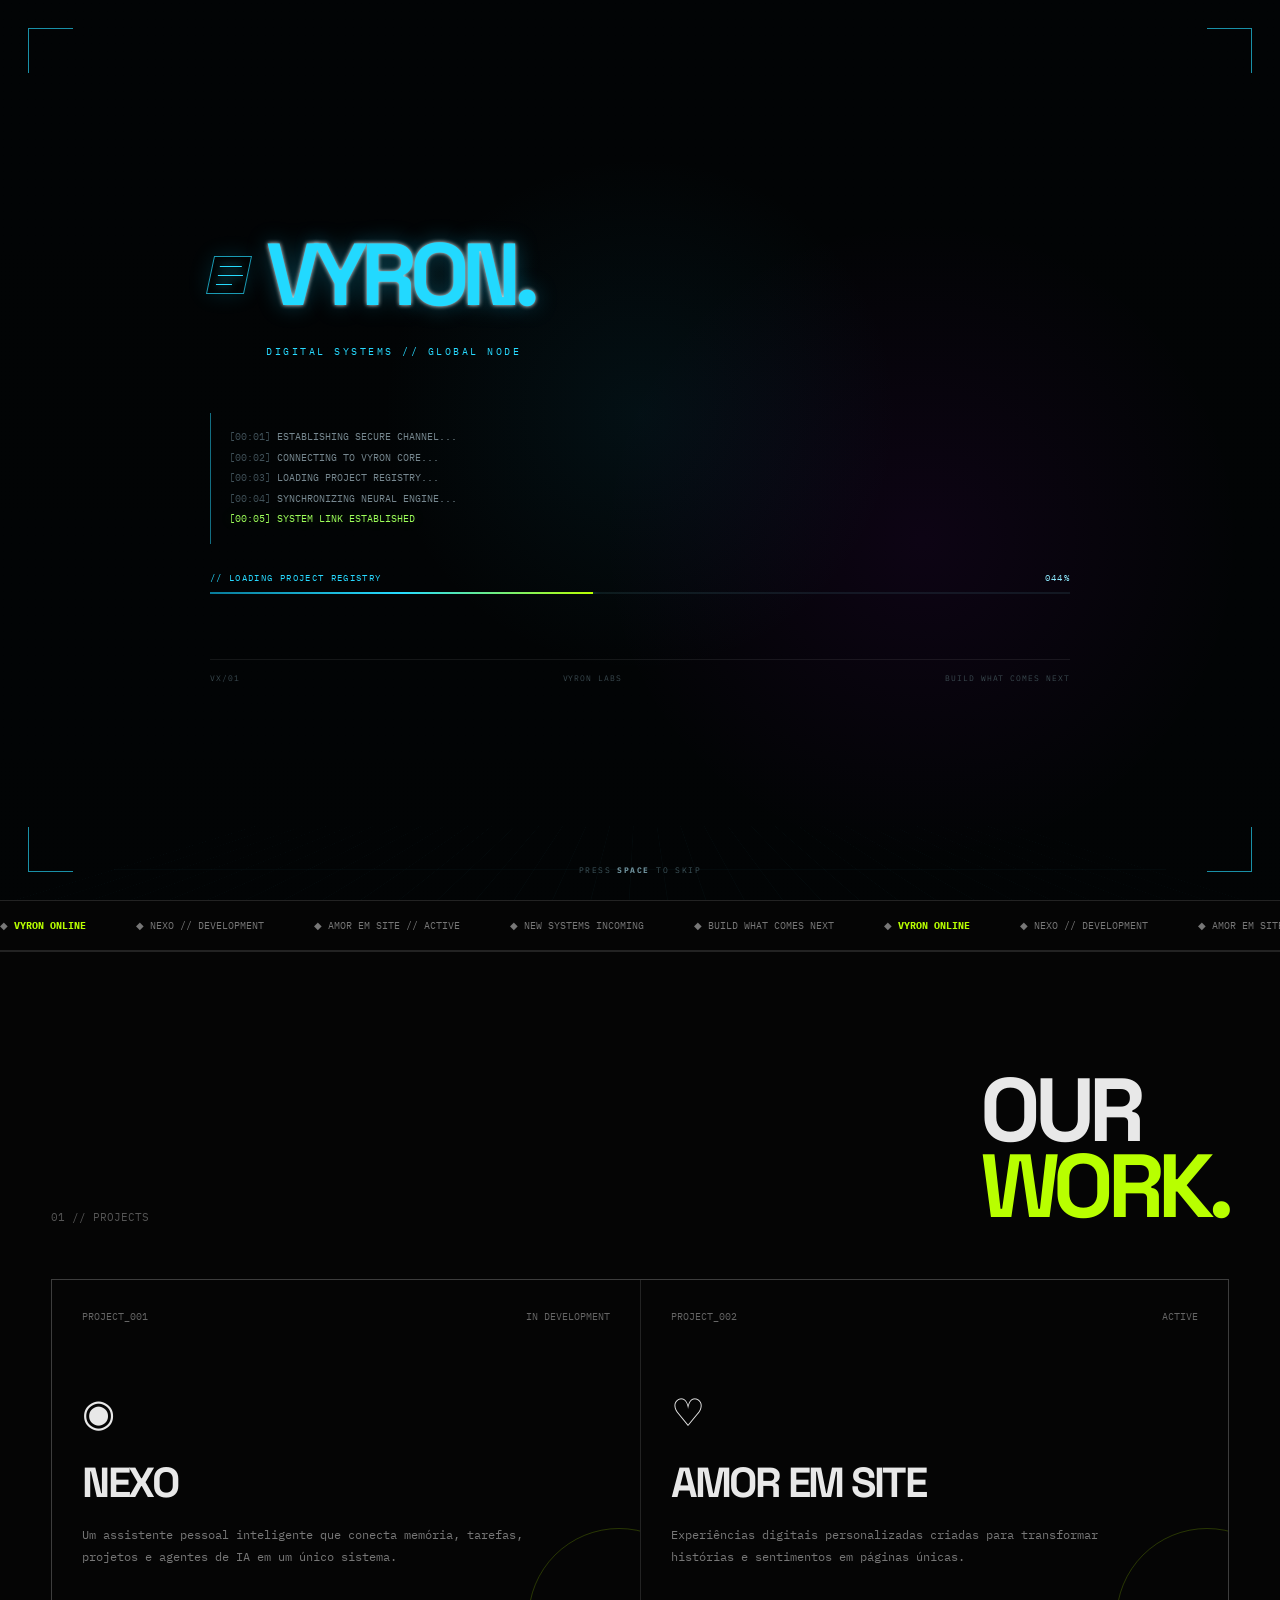
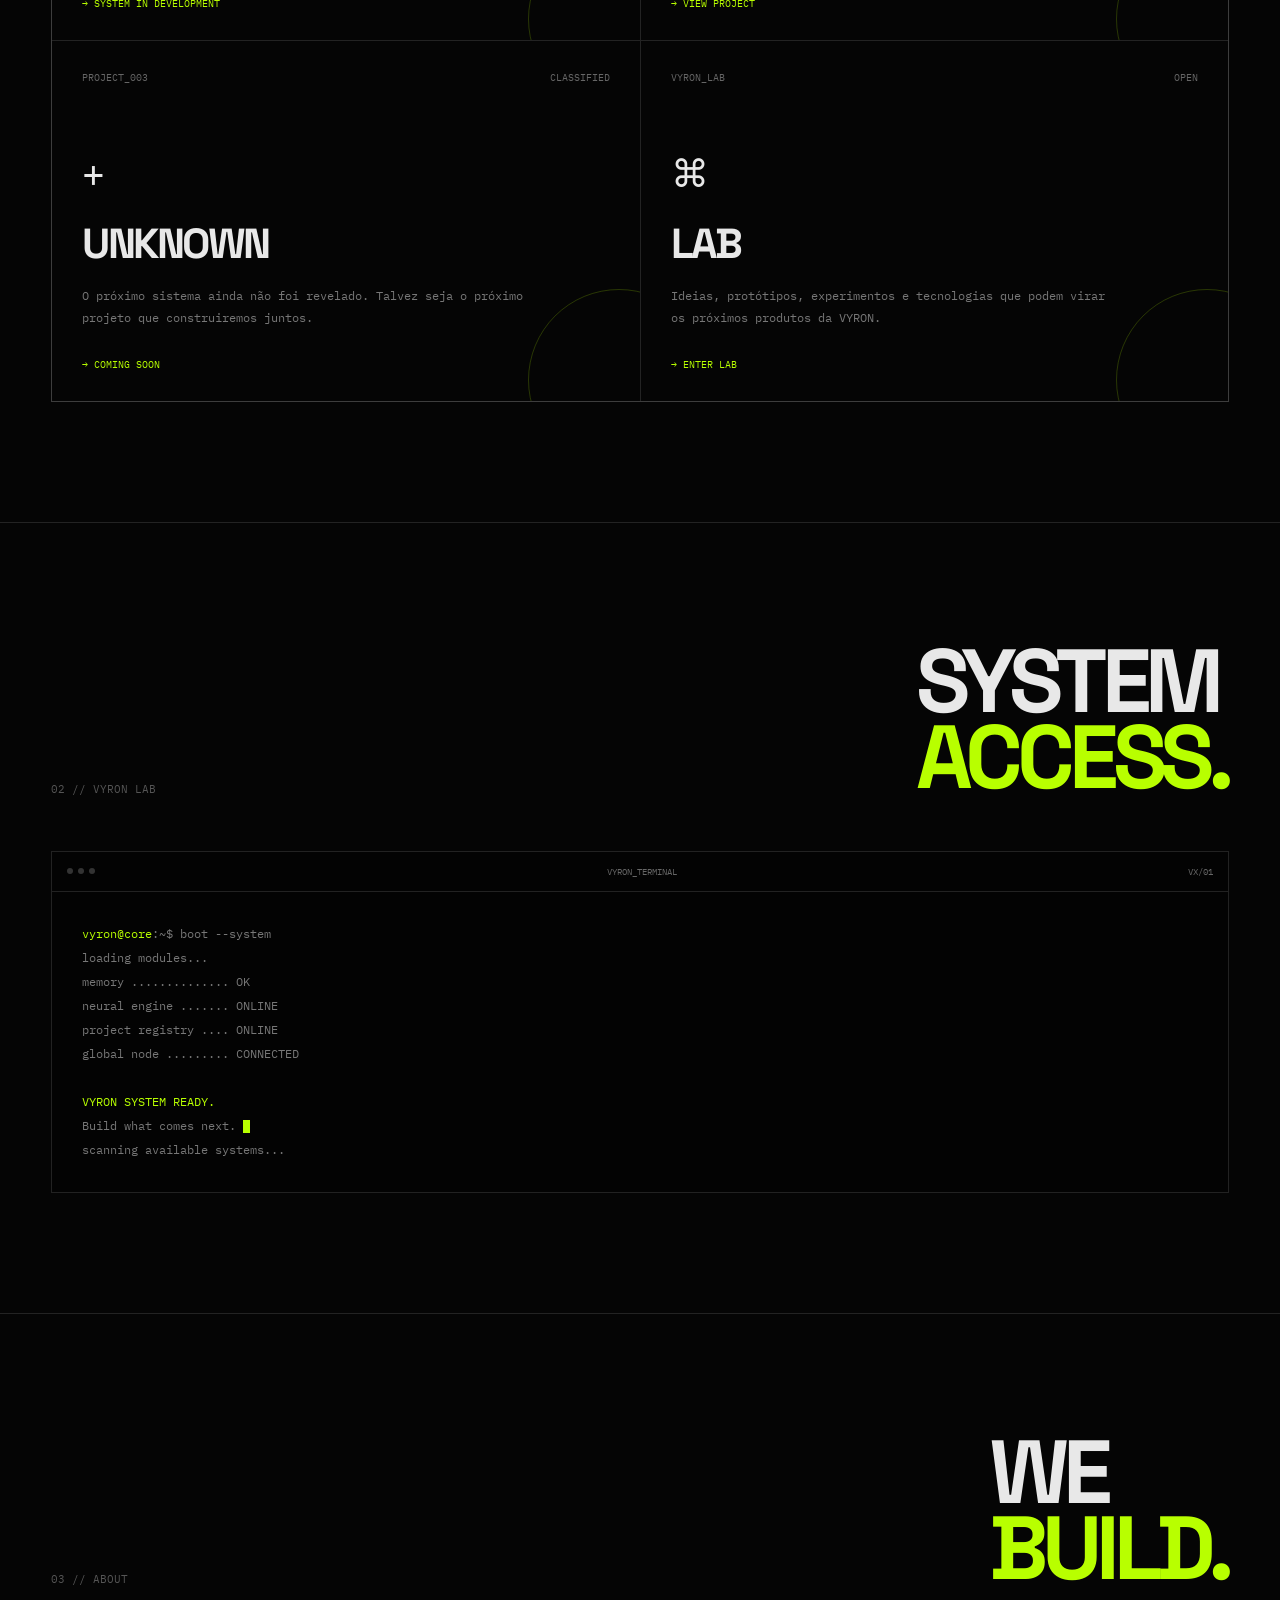
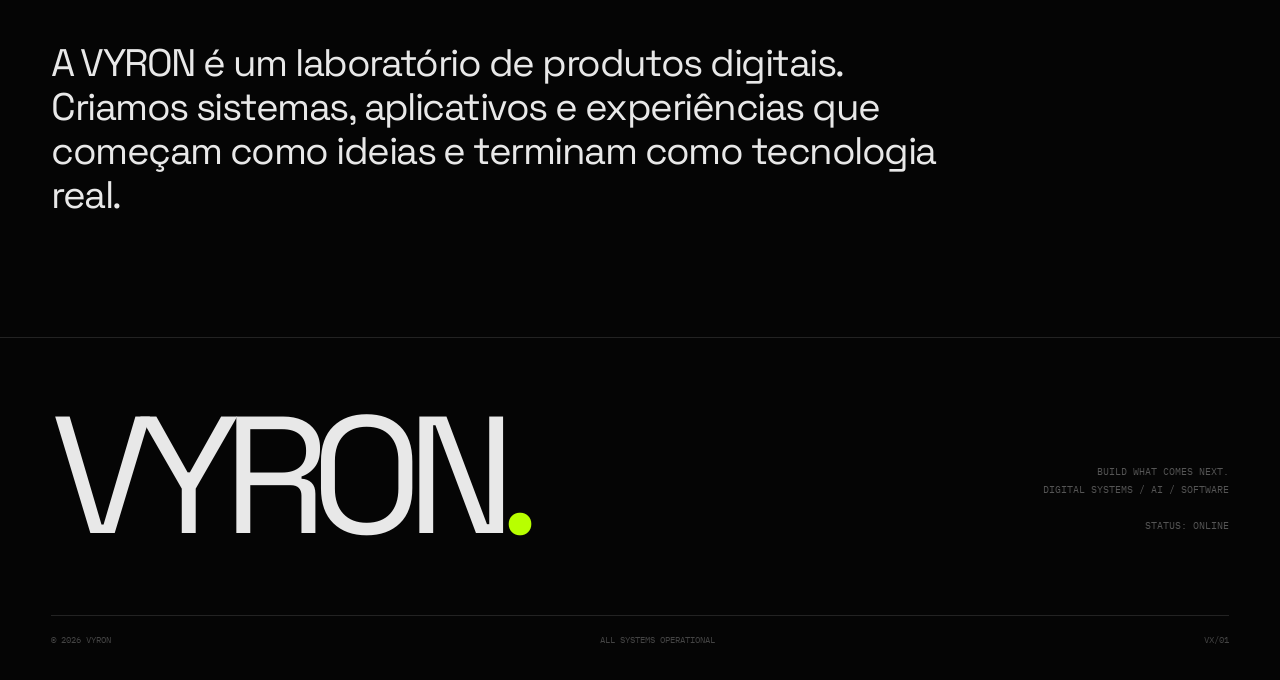
==== index.html @ be4954e6 "Add files via upload" ====
<!DOCTYPE html>
<html lang="pt-BR">
<head>
<meta charset="UTF-8">
<meta name="viewport" content="width=device-width, initial-scale=1.0">
<title>VYRON // BUILD WHAT COMES NEXT</title>
<meta name="description" content="VYRON — tecnologia, inteligência artificial e produtos digitais.">

<style>
@import url('https://fonts.googleapis.com/css2?family=IBM+Plex+Mono:wght@400;500;600;700&family=Space+Grotesk:wght@400;500;600;700&display=swap');

:root{
  --bg:#050505;
  --text:#e8e8e8;
  --muted:#777;
  --line:rgba(255,255,255,.12);
  --accent:#b8ff00;
}

*{box-sizing:border-box;margin:0;padding:0}

html{scroll-behavior:smooth}

body{
  background:var(--bg);
  color:var(--text);
  font-family:"IBM Plex Mono",monospace;
  overflow-x:hidden;
}

body::before{
  content:"";
  position:fixed;
  inset:0;
  pointer-events:none;
  z-index:20;
  background-image:
    linear-gradient(rgba(255,255,255,.025) 1px,transparent 1px),
    linear-gradient(90deg,rgba(255,255,255,.025) 1px,transparent 1px);
  background-size:42px 42px;
  mask-image:linear-gradient(to bottom,black,transparent 85%);
}

.scanlines{
  position:fixed;
  inset:0;
  pointer-events:none;
  z-index:50;
  background:repeating-linear-gradient(
    to bottom,
    transparent 0,
    transparent 3px,
    rgba(255,255,255,.018) 4px
  );
}

/* FALLING CODE BACKGROUND */
#codeRain{
  position:fixed;
  inset:0;
  width:100%;
  height:100%;
  z-index:1;
  pointer-events:none;
  opacity:.72;
  mix-blend-mode:screen;
}

/* BOOT */
.boot{
  position:fixed;inset:0;z-index:9999;overflow:hidden;
  background:
    radial-gradient(circle at 50% 46%,rgba(15,125,160,.10),transparent 32%),
    radial-gradient(circle at 72% 60%,rgba(160,0,220,.07),transparent 30%),
    #020405;
  display:flex;align-items:center;justify-content:center;
  transition:opacity .9s cubic-bezier(.77,0,.18,1),visibility .9s;
}
.boot.hidden{opacity:0;visibility:hidden}
.boot-grid{
  position:absolute;inset:-20%;
  background-image:
    linear-gradient(rgba(40,220,255,.045) 1px,transparent 1px),
    linear-gradient(90deg,rgba(40,220,255,.045) 1px,transparent 1px);
  background-size:55px 55px;
  transform:perspective(700px) rotateX(62deg) scale(1.35);
  transform-origin:center bottom;
  animation:bootGridMove 7s linear infinite;
  opacity:.6;
}
@keyframes bootGridMove{
  from{background-position:0 0,0 0}
  to{background-position:0 55px,55px 0}
}
.boot-noise{
  position:absolute;inset:0;opacity:.15;pointer-events:none;
  background:repeating-linear-gradient(
    to bottom,transparent 0,transparent 3px,rgba(255,255,255,.035) 4px
  );
}
.boot-center{
  position:relative;z-index:3;width:min(860px,88vw);
  animation:bootCenterIn 1.1s cubic-bezier(.16,1,.3,1) both;
}
@keyframes bootCenterIn{
  from{opacity:0;transform:scale(.94) translateY(18px);filter:blur(8px)}
  to{opacity:1;transform:none;filter:none}
}
.boot-brand{display:flex;align-items:center;gap:18px}
.boot-mark{
  width:38px;height:38px;position:relative;border:1px solid rgba(39,220,255,.7);
  transform:skew(-12deg);box-shadow:0 0 22px rgba(0,210,255,.14);
}
.boot-mark span{
  position:absolute;left:7px;right:7px;height:1px;
  background:#27dcff;box-shadow:0 0 8px #27dcff;
}
.boot-mark span:nth-child(1){top:9px}
.boot-mark span:nth-child(2){top:18px;width:70%}
.boot-mark span:nth-child(3){top:27px;width:45%}
.boot-wordmark{
  font-family:"Space Grotesk",sans-serif;
  font-size:clamp(2.7rem,7vw,5.5rem);
  font-weight:700;letter-spacing:-.08em;color:#e9f8ff;
  text-shadow:0 0 28px rgba(20,210,255,.2);
}
.boot-wordmark span{color:#22d9ff}
/* VYRON GLITCH / HANDSHAKE LOGO ANIMATION */
.glitch-logo{
  position:relative;
  isolation:isolate;
  display:inline-block;
  min-width:8.2ch;
  color:#f2fbff;
  text-shadow:
    0 0 4px rgba(255,255,255,.9),
    0 0 22px rgba(30,210,255,.35);
  animation:
    logoJolt 3.7s steps(1,end) infinite,
    logoGlow 2.4s ease-in-out infinite;
}

.glitch-layer,
.glitch-slice{
  display:block;
  white-space:nowrap;
}

.glitch-layer{
  position:relative;
}

.glitch-base{
  position:relative;
  z-index:4;
}

.glitch-cyan,
.glitch-magenta{
  position:absolute;
  inset:0;
  pointer-events:none;
  opacity:0;
}

.glitch-cyan{
  z-index:3;
  color:#28e7ff;
  text-shadow:0 0 18px rgba(40,231,255,.8);
  animation:glitchCyan 3.7s steps(1,end) infinite;
}

.glitch-magenta{
  z-index:2;
  color:#ff2bd6;
  text-shadow:0 0 18px rgba(255,43,214,.75);
  animation:glitchMagenta 3.7s steps(1,end) infinite;
}

.glitch-slice{
  position:absolute;
  left:0;
  top:0;
  z-index:5;
  pointer-events:none;
  color:#f4fbff;
  opacity:0;
  clip-path:inset(0 0 0 0);
}

.slice-a{
  animation:glitchSliceA 3.7s steps(1,end) infinite;
}

.slice-b{
  animation:glitchSliceB 3.7s steps(1,end) infinite;
}

.slice-c{
  animation:glitchSliceC 3.7s steps(1,end) infinite;
}

.glitch-logo::before,
.glitch-logo::after{
  content:"";
  position:absolute;
  pointer-events:none;
  z-index:6;
  opacity:0;
}

.glitch-logo::before{
  width:8px;
  height:8px;
  right:15%;
  top:24%;
  background:#fff;
  box-shadow:
    18px 7px 0 #fff,
    35px -5px 0 #fff,
    4px 27px 0 #fff,
    25px 36px 0 #fff,
    -5px 43px 0 rgba(255,255,255,.8);
  animation:pixelBurst 3.7s steps(1,end) infinite;
}

.glitch-logo::after{
  left:-7%;
  right:-7%;
  top:49%;
  height:2px;
  background:linear-gradient(
    90deg,
    transparent,
    rgba(35,220,255,.9) 20%,
    rgba(255,255,255,.9) 50%,
    rgba(255,43,214,.8) 80%,
    transparent
  );
  box-shadow:0 0 18px rgba(35,220,255,.55);
  animation:scanSlash 3.7s steps(1,end) infinite;
}

@keyframes logoJolt{
  0%,72%,100%{transform:translate(0,0) skewX(0)}
  73%{transform:translate(-3px,0) skewX(-2deg)}
  74%{transform:translate(4px,-1px) skewX(2deg)}
  75%{transform:translate(-1px,1px) skewX(0)}
  76%{transform:translate(0,0)}
  88%{transform:translate(2px,0)}
  89%{transform:translate(0,0)}
}

@keyframes logoGlow{
  0%,100%{filter:brightness(1)}
  75%{filter:brightness(1.22)}
  76%{filter:brightness(1)}
}

@keyframes glitchCyan{
  0%,70%,100%{
    opacity:0;
    transform:translate(0,0);
    clip-path:inset(0 0 0 0);
  }
  72%{
    opacity:.9;
    transform:translate(-7px,0);
    clip-path:inset(18% 0 57% 0);
  }
  73%{
    opacity:.75;
    transform:translate(8px,0);
    clip-path:inset(55% 0 22% 0);
  }
  74%{
    opacity:0;
    transform:none;
  }
  87%{
    opacity:.75;
    transform:translate(-5px,0);
    clip-path:inset(68% 0 13% 0);
  }
  88%{
    opacity:0;
  }
}

@keyframes glitchMagenta{
  0%,70%,100%{
    opacity:0;
    transform:translate(0,0);
    clip-path:inset(0 0 0 0);
  }
  72%{
    opacity:.8;
    transform:translate(8px,1px);
    clip-path:inset(50% 0 30% 0);
  }
  73%{
    opacity:.65;
    transform:translate(-9px,0);
    clip-path:inset(13% 0 69% 0);
  }
  74%{
    opacity:0;
  }
  87%{
    opacity:.7;
    transform:translate(6px,0);
    clip-path:inset(28% 0 55% 0);
  }
  88%{
    opacity:0;
  }
}

@keyframes glitchSliceA{
  0%,68%,100%{
    opacity:0;
    transform:none;
  }
  70%{
    opacity:1;
    transform:translate(-22px,-4px);
    clip-path:inset(4% 0 78% 0);
  }
  71%{
    opacity:0;
  }
}

@keyframes glitchSliceB{
  0%,68%,100%{
    opacity:0;
    transform:none;
  }
  70.5%{
    opacity:1;
    transform:translate(26px,3px);
    clip-path:inset(38% 0 43% 0);
  }
  71.5%{
    opacity:0;
  }
}

@keyframes glitchSliceC{
  0%,68%,100%{
    opacity:0;
    transform:none;
  }
  72%{
    opacity:1;
    transform:translate(-15px,5px);
    clip-path:inset(73% 0 8% 0);
  }
  73%{
    opacity:0;
  }
}

@keyframes pixelBurst{
  0%,68%,100%{
    opacity:0;
    transform:translate(0,0) scale(.7);
  }
  70%{
    opacity:1;
    transform:translate(20px,-4px) scale(1);
  }
  71%{
    opacity:.7;
    transform:translate(38px,8px);
  }
  72%{
    opacity:0;
  }
}

@keyframes scanSlash{
  0%,68%,100%{
    opacity:0;
    transform:translateX(-120%) scaleX(.2);
  }
  70%{
    opacity:.9;
    transform:translateX(0) scaleX(1);
  }
  71%{
    opacity:0;
    transform:translateX(120%) scaleX(.5);
  }
}

.boot-subtitle{
  margin-top:14px;padding-left:56px;color:#27d9ff;
  font-size:10px;letter-spacing:.25em;
}
.boot-terminal{
  margin-top:55px;border-left:1px solid rgba(35,215,255,.5);
  padding:14px 0 14px 18px;color:#778890;
  font-size:10px;line-height:2.05;text-transform:uppercase;
}
.boot-terminal div{opacity:0;animation:bootLine .35s forwards}
.boot-terminal div:nth-child(1){animation-delay:.35s}
.boot-terminal div:nth-child(2){animation-delay:.75s}
.boot-terminal div:nth-child(3){animation-delay:1.15s}
.boot-terminal div:nth-child(4){animation-delay:1.55s}
.boot-terminal div:nth-child(5){animation-delay:1.95s}
@keyframes bootLine{to{opacity:1}}
.boot-dim{color:#405159}
.boot-green{color:#9dff59;text-shadow:0 0 12px rgba(157,255,89,.25)}
.boot-progress-wrap{margin-top:28px}
.boot-progress-meta{
  display:flex;justify-content:space-between;align-items:center;
  margin-bottom:9px;color:#4d6871;font-size:9px;letter-spacing:.15em;
}
#bootStatus{color:#27d9ff}
#bootPercent{color:#8deaff;min-width:35px;text-align:right}
.boot-progress-track{
  width:100%;height:2px;background:rgba(100,170,190,.12);
  overflow:hidden;position:relative;
}
.boot-progress{
  width:0%;height:100%;
  background:linear-gradient(90deg,#087b99,#27dcff,#b8ff00);
  box-shadow:0 0 8px rgba(39,220,255,.75),0 0 25px rgba(39,220,255,.25);
}
.boot-progress-track::after{
  content:"";position:absolute;top:-3px;bottom:-3px;width:90px;left:-100px;
  background:linear-gradient(90deg,transparent,rgba(255,255,255,.8),transparent);
  animation:bootScanner 1.5s linear infinite;
}
@keyframes bootScanner{to{left:100%}}
.boot-footer{
  margin-top:65px;padding-top:13px;border-top:1px solid rgba(255,255,255,.08);
  display:flex;justify-content:space-between;gap:15px;color:#39484e;
  font-size:8px;letter-spacing:.12em;
}
.boot-corner{position:absolute;width:45px;height:45px;opacity:.65}
.boot-corner::before,.boot-corner::after{
  content:"";position:absolute;background:#27dcff;
}
.boot-corner::before{width:100%;height:1px}
.boot-corner::after{width:1px;height:100%}
.boot-corner-tl{top:28px;left:28px}
.boot-corner-tr{top:28px;right:28px;transform:scaleX(-1)}
.boot-corner-bl{bottom:28px;left:28px;transform:scaleY(-1)}
.boot-corner-br{bottom:28px;right:28px;transform:scale(-1)}
.boot-skip{
  position:absolute;bottom:25px;left:50%;transform:translateX(-50%);
  z-index:4;color:#3d535a;font-size:8px;letter-spacing:.18em;
}
.boot-skip strong{color:#6f929d}
@media(max-width:700px){
  .boot-center{width:86vw}
  .boot-subtitle{padding-left:0;font-size:8px}
  .boot-terminal{margin-top:35px;font-size:8px}
  .boot-footer{margin-top:40px;flex-wrap:wrap}
  .boot-mark{width:30px;height:30px}
  .boot-wordmark{font-size:3rem}
}
/* NAV */
.nav{
  position:fixed;
  top:0;
  left:0;
  right:0;
  z-index:100;
  height:72px;
  display:flex;
  align-items:center;
  justify-content:space-between;
  padding:0 4vw;
  border-bottom:1px solid var(--line);
  background:rgba(5,5,5,.72);
  backdrop-filter:blur(15px);
}
.logo{
  font-family:"Space Grotesk",sans-serif;
  font-size:24px;
  font-weight:700;
  letter-spacing:-.06em;
}
.logo span{color:var(--accent)}
.nav-right{display:flex;gap:28px;font-size:10px;color:#777}
.status{display:flex;align-items:center;gap:7px}
.status-dot{
  width:6px;
  height:6px;
  background:var(--accent);
  border-radius:50%;
  box-shadow:0 0 12px var(--accent);
}

/* MAIN / HERO */
main{position:relative;z-index:5}
.hero{
  min-height:100vh;
  padding:150px 4vw 80px;
  display:grid;
  grid-template-columns:1.4fr .6fr;
  gap:5vw;
  align-items:center;
}
.eyebrow{
  font-size:11px;
  color:var(--accent);
  margin-bottom:25px;
  letter-spacing:.08em;
}
.hero h1{
  font-family:"Space Grotesk",sans-serif;
  font-size:clamp(4rem,11vw,12rem);
  line-height:.8;
  letter-spacing:-.09em;
  max-width:1000px;
}
.hero h1 .outline{
  color:transparent;
  -webkit-text-stroke:1px #555;
}
.hero-description{
  max-width:580px;
  margin-top:38px;
  font-size:14px;
  line-height:1.8;
  color:#999;
}
.hero-actions{margin-top:38px;display:flex;gap:12px;flex-wrap:wrap}
.button{
  border:1px solid #444;
  background:#111;
  color:white;
  padding:14px 20px;
  font-family:inherit;
  font-size:11px;
  cursor:pointer;
  transition:background .2s,border-color .2s,color .2s,transform .2s;
}
.button:hover{
  background:var(--accent);
  color:#050505;
  border-color:var(--accent);
  transform:translateY(-2px);
}
.button.primary{
  background:var(--accent);
  color:#050505;
  border-color:var(--accent);
}

/* HUD */
.hud{border:1px solid var(--line);background:rgba(10,10,10,.75)}
.hud-header{
  padding:13px 15px;
  border-bottom:1px solid var(--line);
  font-size:9px;
  color:#777;
  display:flex;
  justify-content:space-between;
}
.hud-body{padding:20px}
.avatar{
  width:75px;
  height:75px;
  border:1px solid #444;
  display:flex;
  align-items:center;
  justify-content:center;
  font-family:"Space Grotesk",sans-serif;
  font-size:30px;
  margin-bottom:20px;
}
.hud-name{font-size:16px;font-weight:600}
.hud-level{font-size:9px;color:#666;margin-top:5px}
.stat{margin-top:22px}
.stat-top{
  display:flex;
  justify-content:space-between;
  font-size:9px;
  color:#777;
  margin-bottom:7px;
}
.stat-bar{height:3px;background:#1b1b1b}
.stat-fill{
  height:100%;
  background:var(--accent);
  box-shadow:0 0 12px rgba(184,255,0,.35);
}

/* SECTION */
.section{
  padding:120px 4vw;
  border-top:1px solid var(--line);
}
.section-header{
  display:flex;
  justify-content:space-between;
  align-items:flex-end;
  margin-bottom:55px;
}
.section-number{color:#555;font-size:11px}
.section-title{
  font-family:"Space Grotesk",sans-serif;
  font-size:clamp(3rem,7vw,8rem);
  line-height:.85;
  letter-spacing:-.07em;
}
.section-title span{color:var(--accent)}

/* PROJECTS */
.projects{
  display:grid;
  grid-template-columns:repeat(2,1fr);
  gap:1px;
  background:var(--line);
  border:1px solid var(--line);
}
.project{
  min-height:360px;
  padding:30px;
  background:var(--bg);
  display:flex;
  flex-direction:column;
  justify-content:space-between;
  position:relative;
  overflow:hidden;
  transition:background .3s;
}
.project:hover{background:#0d0d0d}
.project::after{
  content:"";
  position:absolute;
  width:180px;
  height:180px;
  right:-70px;
  bottom:-70px;
  border:1px solid rgba(184,255,0,.2);
  border-radius:50%;
  transition:transform .5s;
}
.project:hover::after{transform:scale(1.5)}
.project-top{
  display:flex;
  justify-content:space-between;
  color:#666;
  font-size:10px;
}
.project-icon{font-size:38px;margin-bottom:20px}
.project h3{
  font-family:"Space Grotesk",sans-serif;
  font-size:42px;
  letter-spacing:-.06em;
}
.project p{
  max-width:450px;
  color:#777;
  font-size:12px;
  line-height:1.8;
  margin-top:15px;
}
.project-link{
  color:var(--accent);
  font-size:10px;
  margin-top:30px;
}

/* TERMINAL */
.terminal{border:1px solid var(--line);background:#030303}
.terminal-top{
  height:40px;
  border-bottom:1px solid var(--line);
  display:flex;
  align-items:center;
  justify-content:space-between;
  padding:0 15px;
  font-size:9px;
  color:#666;
}
.terminal-dots{display:flex;gap:5px}
.terminal-dots span{
  width:6px;height:6px;background:#333;border-radius:50%;
}
.terminal-body{
  padding:30px;
  min-height:280px;
  font-size:12px;
  line-height:2;
  color:#777;
}
.terminal-body .green{color:var(--accent)}
.cursor{
  display:inline-block;
  width:7px;
  height:13px;
  background:var(--accent);
  animation:blink .8s infinite;
  vertical-align:middle;
}
@keyframes blink{50%{opacity:0}}

/* SIGNAL */
.signal{
  overflow:hidden;
  border-top:1px solid var(--line);
  border-bottom:1px solid var(--line);
  white-space:nowrap;
}
.signal-track{
  display:inline-flex;
  gap:50px;
  padding:18px 0;
  animation:ticker 28s linear infinite;
}
.signal-item{font-size:10px;color:#777}
.signal-item strong{color:var(--accent)}
@keyframes ticker{
  from{transform:translateX(0)}
  to{transform:translateX(-50%)}
}

/* FOOTER */
footer{
  padding:80px 4vw 35px;
  border-top:1px solid var(--line);
}
.footer-main{
  display:flex;
  justify-content:space-between;
  gap:30px;
  align-items:flex-end;
}
.footer-logo{
  font-family:"Space Grotesk",sans-serif;
  font-size:clamp(4rem,13vw,15rem);
  letter-spacing:-.1em;
  line-height:.7;
}
.footer-right{text-align:right;color:#555;font-size:10px;line-height:1.8}
.footer-bottom{
  margin-top:80px;
  padding-top:18px;
  border-top:1px solid var(--line);
  display:flex;
  justify-content:space-between;
  font-size:9px;
  color:#444;
}

/* RESPONSIVE */
@media(max-width:850px){
  .nav{height:62px}
  .nav-right{display:none}
  .hero{
    grid-template-columns:1fr;
    padding-top:120px;
  }
  .hud{max-width:500px}
  .projects{grid-template-columns:1fr}
  .section-header{display:block}
  .section-number{margin-bottom:20px}
  .footer-main{display:block}
  .footer-right{text-align:left;margin-top:40px}
  .footer-bottom{display:block}
  .footer-bottom span{display:block;margin-top:8px}
}

.site-nav{display:flex;align-items:center;gap:20px;margin-left:auto;margin-right:28px}
.site-nav a{color:#66757b;text-decoration:none;font-family:"IBM Plex Mono",monospace;font-size:9px;letter-spacing:.12em;transition:color .2s,text-shadow .2s}
.site-nav a:hover{color:#27dcff;text-shadow:0 0 10px rgba(39,220,255,.5)}
@media(max-width:980px){.site-nav{display:none}}

</style>
</head>

<body>

<canvas id="codeRain" aria-hidden="true"></canvas>
<div class="scanlines"></div>

<div class="boot" id="boot">
  <div class="boot-grid"></div>
  <div class="boot-noise"></div>
  <div class="boot-corner boot-corner-tl"></div>
  <div class="boot-corner boot-corner-tr"></div>
  <div class="boot-corner boot-corner-bl"></div>
  <div class="boot-corner boot-corner-br"></div>

  <div class="boot-center">
    <div class="boot-brand">
      <div class="boot-mark"><span></span><span></span><span></span></div>
      <div class="boot-wordmark glitch-logo" id="glitchLogo" aria-label="VYRON">
  <span class="glitch-layer glitch-base">VYRON<span>.</span></span>
  <span class="glitch-layer glitch-cyan">VYRON<span>.</span></span>
  <span class="glitch-layer glitch-magenta">VYRON<span>.</span></span>
  <span class="glitch-slice slice-a">VYRON<span>.</span></span>
  <span class="glitch-slice slice-b">VYRON<span>.</span></span>
  <span class="glitch-slice slice-c">VYRON<span>.</span></span>
</div>
    </div>

    <div class="boot-subtitle">DIGITAL SYSTEMS // GLOBAL NODE</div>

    <div class="boot-terminal" id="bootTerminal">
      <div><span class="boot-dim">[00:01]</span> establishing secure channel...</div>
      <div><span class="boot-dim">[00:02]</span> connecting to VYRON core...</div>
      <div><span class="boot-dim">[00:03]</span> loading project registry...</div>
      <div><span class="boot-dim">[00:04]</span> synchronizing neural engine...</div>
      <div><span class="boot-green">[00:05] SYSTEM LINK ESTABLISHED</span></div>
    </div>

    <div class="boot-progress-wrap">
      <div class="boot-progress-meta">
        <span id="bootStatus">// INITIALIZING</span>
        <span id="bootPercent">000%</span>
      </div>
      <div class="boot-progress-track">
        <div class="boot-progress" id="bootProgress"></div>
      </div>
    </div>

    <div class="boot-footer">
      <span>VX/01</span>
      <span>VYRON LABS</span>
      <span>BUILD WHAT COMES NEXT</span>
    </div>
  </div>

  <div class="boot-skip">PRESS <strong>SPACE</strong> TO SKIP</div>
</div>
</div>

<header class="nav">
  <div class="logo">VYRON<span>.</span></div>

  <nav class="site-nav" aria-label="VYRON navigation">
      <a href="index.html">HOME</a>
      <a href="projects.html">PROJECTS</a>
      <a href="lab.html">LAB</a>
      <a href="updates.html">UPDATES</a>
      <a href="about.html">ABOUT</a>
    </nav>
    <div class="nav-right">
    <div class="status">
      <span class="status-dot"></span>
      SYSTEM ONLINE
    </div>
    <span>VX/01</span>
    <span id="clock">00:00:00</span>
  </div>
</header>

<main>

<section class="hero">
  <div>
    <div class="eyebrow">// VYRON LABS · DIGITAL SYSTEMS</div>

    <h1>
      BUILD<br>
      <span class="outline">WHAT</span><br>
      COMES<br>
      NEXT<span style="color:#b8ff00">.</span>
    </h1>

    <p class="hero-description">
      A VYRON cria produtos digitais, experiências inteligentes
      e sistemas projetados para transformar ideias em tecnologia.
    </p>

    <div class="hero-actions">
      <button class="button primary" onclick="scrollToProjects()">
        ▷ EXPLORE PROJECTS
      </button>

      <button class="button" onclick="scrollToLab()">
        OPEN VYRON LAB
      </button>
    </div>
  </div>

  <div class="hud">
    <div class="hud-header">
      <span>VYRON // CORE</span>
      <span>LIVE</span>
    </div>

    <div class="hud-body">
      <div class="avatar">VX</div>
      <div class="hud-name">VYRON SYSTEM</div>
      <div class="hud-level">BUILD LEVEL 001</div>

      <div class="stat">
        <div class="stat-top"><span>CREATIVITY</span><span>∞</span></div>
        <div class="stat-bar"><div class="stat-fill" style="width:96%"></div></div>
      </div>

      <div class="stat">
        <div class="stat-top"><span>INNOVATION</span><span>94%</span></div>
        <div class="stat-bar"><div class="stat-fill" style="width:94%"></div></div>
      </div>

      <div class="stat">
        <div class="stat-top"><span>SYSTEM</span><span>ONLINE</span></div>
        <div class="stat-bar"><div class="stat-fill" style="width:100%"></div></div>
      </div>
    </div>
  </div>
</section>

<div class="signal">
  <div class="signal-track">
    <div class="signal-item">◆ <strong>VYRON ONLINE</strong></div>
    <div class="signal-item">◆ NEXO // DEVELOPMENT</div>
    <div class="signal-item">◆ AMOR EM SITE // ACTIVE</div>
    <div class="signal-item">◆ NEW SYSTEMS INCOMING</div>
    <div class="signal-item">◆ BUILD WHAT COMES NEXT</div>
    <div class="signal-item">◆ <strong>VYRON ONLINE</strong></div>
    <div class="signal-item">◆ NEXO // DEVELOPMENT</div>
    <div class="signal-item">◆ AMOR EM SITE // ACTIVE</div>
  </div>
</div>

<section class="section" id="projects">
  <div class="section-header">
    <div class="section-number">01 // PROJECTS</div>
    <h2 class="section-title">OUR<br><span>WORK.</span></h2>
  </div>

  <div class="projects">

    <article class="project">
      <div class="project-top">
        <span>PROJECT_001</span>
        <span>IN DEVELOPMENT</span>
      </div>
      <div>
        <div class="project-icon">◉</div>
        <h3>NEXO</h3>
        <p>
          Um assistente pessoal inteligente que conecta
          memória, tarefas, projetos e agentes de IA
          em um único sistema.
        </p>
        <div class="project-link">→ SYSTEM IN DEVELOPMENT</div>
      </div>
    </article>

    <article class="project">
      <div class="project-top">
        <span>PROJECT_002</span>
        <span>ACTIVE</span>
      </div>
      <div>
        <div class="project-icon">♡</div>
        <h3>AMOR EM SITE</h3>
        <p>
          Experiências digitais personalizadas
          criadas para transformar histórias e
          sentimentos em páginas únicas.
        </p>
        <div class="project-link">→ VIEW PROJECT</div>
      </div>
    </article>

    <article class="project">
      <div class="project-top">
        <span>PROJECT_003</span>
        <span>CLASSIFIED</span>
      </div>
      <div>
        <div class="project-icon">+</div>
        <h3>UNKNOWN</h3>
        <p>
          O próximo sistema ainda não foi revelado.
          Talvez seja o próximo projeto que
          construiremos juntos.
        </p>
        <div class="project-link">→ COMING SOON</div>
      </div>
    </article>

    <article class="project">
      <div class="project-top">
        <span>VYRON_LAB</span>
        <span>OPEN</span>
      </div>
      <div>
        <div class="project-icon">⌘</div>
        <h3>LAB</h3>
        <p>
          Ideias, protótipos, experimentos e
          tecnologias que podem virar os
          próximos produtos da VYRON.
        </p>
        <div class="project-link" onclick="scrollToLab()" style="cursor:pointer">
          → ENTER LAB
        </div>
      </div>
    </article>

  </div>
</section>

<section class="section" id="lab">
  <div class="section-header">
    <div class="section-number">02 // VYRON LAB</div>
    <h2 class="section-title">SYSTEM<br><span>ACCESS.</span></h2>
  </div>

  <div class="terminal">
    <div class="terminal-top">
      <div class="terminal-dots"><span></span><span></span><span></span></div>
      <span>VYRON_TERMINAL</span>
      <span>VX/01</span>
    </div>

    <div class="terminal-body" id="terminal">
      <div><span class="green">vyron@core</span>:~$ boot --system</div>
      <div>loading modules...</div>
      <div>memory .............. OK</div>
      <div>neural engine ....... ONLINE</div>
      <div>project registry .... ONLINE</div>
      <div>global node ......... CONNECTED</div>
      <br>
      <div class="green">VYRON SYSTEM READY.</div>
      <div>Build what comes next. <span class="cursor"></span></div>
    </div>
  </div>
</section>

<section class="section">
  <div class="section-header">
    <div class="section-number">03 // ABOUT</div>
    <h2 class="section-title">WE<br><span>BUILD.</span></h2>
  </div>

  <p style="
    max-width:900px;
    font-family:'Space Grotesk',sans-serif;
    font-size:clamp(1.5rem,3vw,3.2rem);
    line-height:1.15;
    letter-spacing:-.04em;
  ">
    A VYRON é um laboratório de produtos digitais.
    Criamos sistemas, aplicativos e experiências
    que começam como ideias e terminam como tecnologia real.
  </p>
</section>

</main>

<footer>
  <div class="footer-main">
    <div class="footer-logo">VYRON<span style="color:#b8ff00">.</span></div>

    <div class="footer-right">
      BUILD WHAT COMES NEXT.<br>
      DIGITAL SYSTEMS / AI / SOFTWARE<br><br>
      STATUS: ONLINE
    </div>
  </div>

  <div class="footer-bottom">
    <span>© 2026 VYRON</span>
    <span>ALL SYSTEMS OPERATIONAL</span>
    <span>VX/01</span>
  </div>
</footer>

<script>
const boot = document.getElementById("boot");
const progress = document.getElementById("bootProgress");
const bootStatus = document.getElementById("bootStatus");
const bootPercent = document.getElementById("bootPercent");

const bootStages = [
  [0, "// INITIALIZING"],
  [18, "// CONNECTING TO VYRON NODE"],
  [37, "// LOADING PROJECT REGISTRY"],
  [58, "// SYNCHRONIZING CORE"],
  [76, "// STARTING DIGITAL SYSTEMS"],
  [91, "// ESTABLISHING GLOBAL LINK"],
  [100, "// SYSTEM ONLINE"]
];

const bootStart = performance.now();
const bootDuration = 4300;

function updateBoot(now){
  const elapsed = now - bootStart;
  const value = Math.min(100, (elapsed / bootDuration) * 100);

  progress.style.width = value + "%";
  bootPercent.textContent =
    String(Math.floor(value)).padStart(3, "0") + "%";

  let stage = bootStages[0];

  for(const item of bootStages){
    if(value >= item[0]) stage = item;
  }

  bootStatus.textContent = stage[1];

  if(value < 100) requestAnimationFrame(updateBoot);
}

requestAnimationFrame(updateBoot);

setTimeout(() => {
  boot.classList.add("hidden");
}, bootDuration + 650);

function skipBoot(){
  boot.classList.add("hidden");
}

document.addEventListener("keydown", event => {
  if(event.code === "Space" || event.code === "Escape"){
    skipBoot();
  }
});

function updateClock() {
  const now = new Date();

  const hours = String(now.getHours()).padStart(2, "0");
  const minutes = String(now.getMinutes()).padStart(2, "0");
  const seconds = String(now.getSeconds()).padStart(2, "0");

  document.getElementById("clock").textContent =
    `${hours}:${minutes}:${seconds}`;
}

updateClock();
setInterval(updateClock, 1000);

function scrollToProjects() {
  document.getElementById("projects").scrollIntoView({
    behavior:"smooth"
  });
}

function scrollToLab() {
  document.getElementById("lab").scrollIntoView({
    behavior:"smooth"
  });
}

const terminalLines = [
  "scanning available systems...",
  "nexo ............... DEVELOPMENT",
  "amor-em-site ........ ACTIVE",
  "vyron-lab ........... ONLINE",
  "future-projects ..... WAITING",
  "",
  "all systems operational."
];

let terminalStarted = false;

const observer = new IntersectionObserver(
  entries => {
    entries.forEach(entry => {
      if (entry.isIntersecting && !terminalStarted) {
        terminalStarted = true;

        const terminal = document.getElementById("terminal");
        let i = 0;

        const interval = setInterval(() => {
          if (i >= terminalLines.length) {
            clearInterval(interval);
            return;
          }

          const line = document.createElement("div");
          line.textContent = terminalLines[i];

          if (terminalLines[i].includes("operational")) {
            line.className = "green";
          }

          terminal.appendChild(line);
          i++;
        }, 350);
      }
    });
  },
  {threshold:.3}
);

observer.observe(document.getElementById("lab"));

document.addEventListener("keydown", event => {
  if (event.code === "Space") {
    boot.classList.add("hidden");
  }
});

/* =========================
   VYRON CODE RAIN
   Inspired by the reference motion:
   sparse vertical streams, slow descent,
   cyan/blue with occasional violet signals.
========================= */

(() => {
  const canvas = document.getElementById("codeRain");
  const ctx = canvas.getContext("2d");

  const glyphs =
    "0123456789ABCDEFGHIJKLMNOPQRSTUVWXYZ"
    + "ABCDEFGHIJKLMNOPQRSTUVWXYZ"
    + "0123456789"
    + "01<>[]{}=+*/:|";

  let width = 0;
  let height = 0;
  let dpr = 1;
  let streams = [];

  function randomGlyph() {
    return glyphs[Math.floor(Math.random() * glyphs.length)];
  }

  function makeStream(x) {
    const count = 7 + Math.floor(Math.random() * 15);

    return {
      x,
      y: Math.random() * height - height,
      speed: 17 + Math.random() * 24, // px/sec — slow like the reference
      gap: 13 + Math.random() * 6,
      size: 10 + Math.random() * 4,
      count,
      alpha: 0.16 + Math.random() * 0.27,
      hue: Math.random() < 0.13 ? "violet" : "cyan",
      chars: Array.from({length: count}, randomGlyph),
      changeTimer: 0
    };
  }

  function resizeRain() {
    dpr = Math.min(window.devicePixelRatio || 1, 2);

    width = window.innerWidth;
    height = window.innerHeight;

    canvas.width = Math.floor(width * dpr);
    canvas.height = Math.floor(height * dpr);
    canvas.style.width = width + "px";
    canvas.style.height = height + "px";

    ctx.setTransform(dpr, 0, 0, dpr, 0, 0);

    // The reference uses widely spaced, individual vertical streams.
    const spacing = width < 700 ? 38 : 52;
    const amount = Math.ceil(width / spacing);

    streams = [];

    for (let i = 0; i < amount; i++) {
      const stream = makeStream(
        i * spacing + Math.random() * 18
      );

      // Some streams start lower/higher to avoid synchronization.
      stream.y = Math.random() * height - height * 0.75;

      streams.push(stream);
    }
  }

  let previous = performance.now();

  function draw(now) {
    const dt = Math.min((now - previous) / 1000, 0.05);
    previous = now;

    ctx.clearRect(0, 0, width, height);

    for (const stream of streams) {
      stream.y += stream.speed * dt;
      stream.changeTimer += dt;

      // Occasionally change one character, keeping the stream alive.
      if (stream.changeTimer > 0.10) {
        stream.changeTimer = 0;

        if (Math.random() < 0.45) {
          const index =
            Math.floor(Math.random() * stream.chars.length);

          stream.chars[index] = randomGlyph();
        }
      }

      ctx.font =
        `${Math.round(stream.size)}px "IBM Plex Mono", monospace`;
      ctx.textAlign = "center";
      ctx.textBaseline = "top";

      for (let i = 0; i < stream.chars.length; i++) {
        const y = stream.y - i * stream.gap;

        if (y < -stream.size || y > height + stream.size) {
          continue;
        }

        const fade = 1 - i / stream.chars.length;
        const alpha = stream.alpha * fade;

        if (stream.hue === "violet") {
          ctx.fillStyle =
            `rgba(184, 45, 255, ${alpha})`;
        } else {
          ctx.fillStyle =
            `rgba(24, 210, 238, ${alpha})`;
        }

        ctx.fillText(stream.chars[i], stream.x, y);
      }

      // Restart the stream after it leaves the viewport.
      const tail = stream.chars.length * stream.gap;

      if (stream.y - tail > height) {
        stream.y = -20 - Math.random() * height * 0.65;
        stream.speed = 17 + Math.random() * 24;
        stream.count = 7 + Math.floor(Math.random() * 15);
        stream.chars = Array.from(
          {length: stream.count},
          randomGlyph
        );
        stream.alpha = 0.16 + Math.random() * 0.27;
        stream.hue =
          Math.random() < 0.13 ? "violet" : "cyan";
      }
    }

    requestAnimationFrame(draw);
  }

  window.addEventListener(
    "resize",
    resizeRain,
    {passive: true}
  );

  resizeRain();
  requestAnimationFrame(draw);
})();

</script>

</body>
</html>
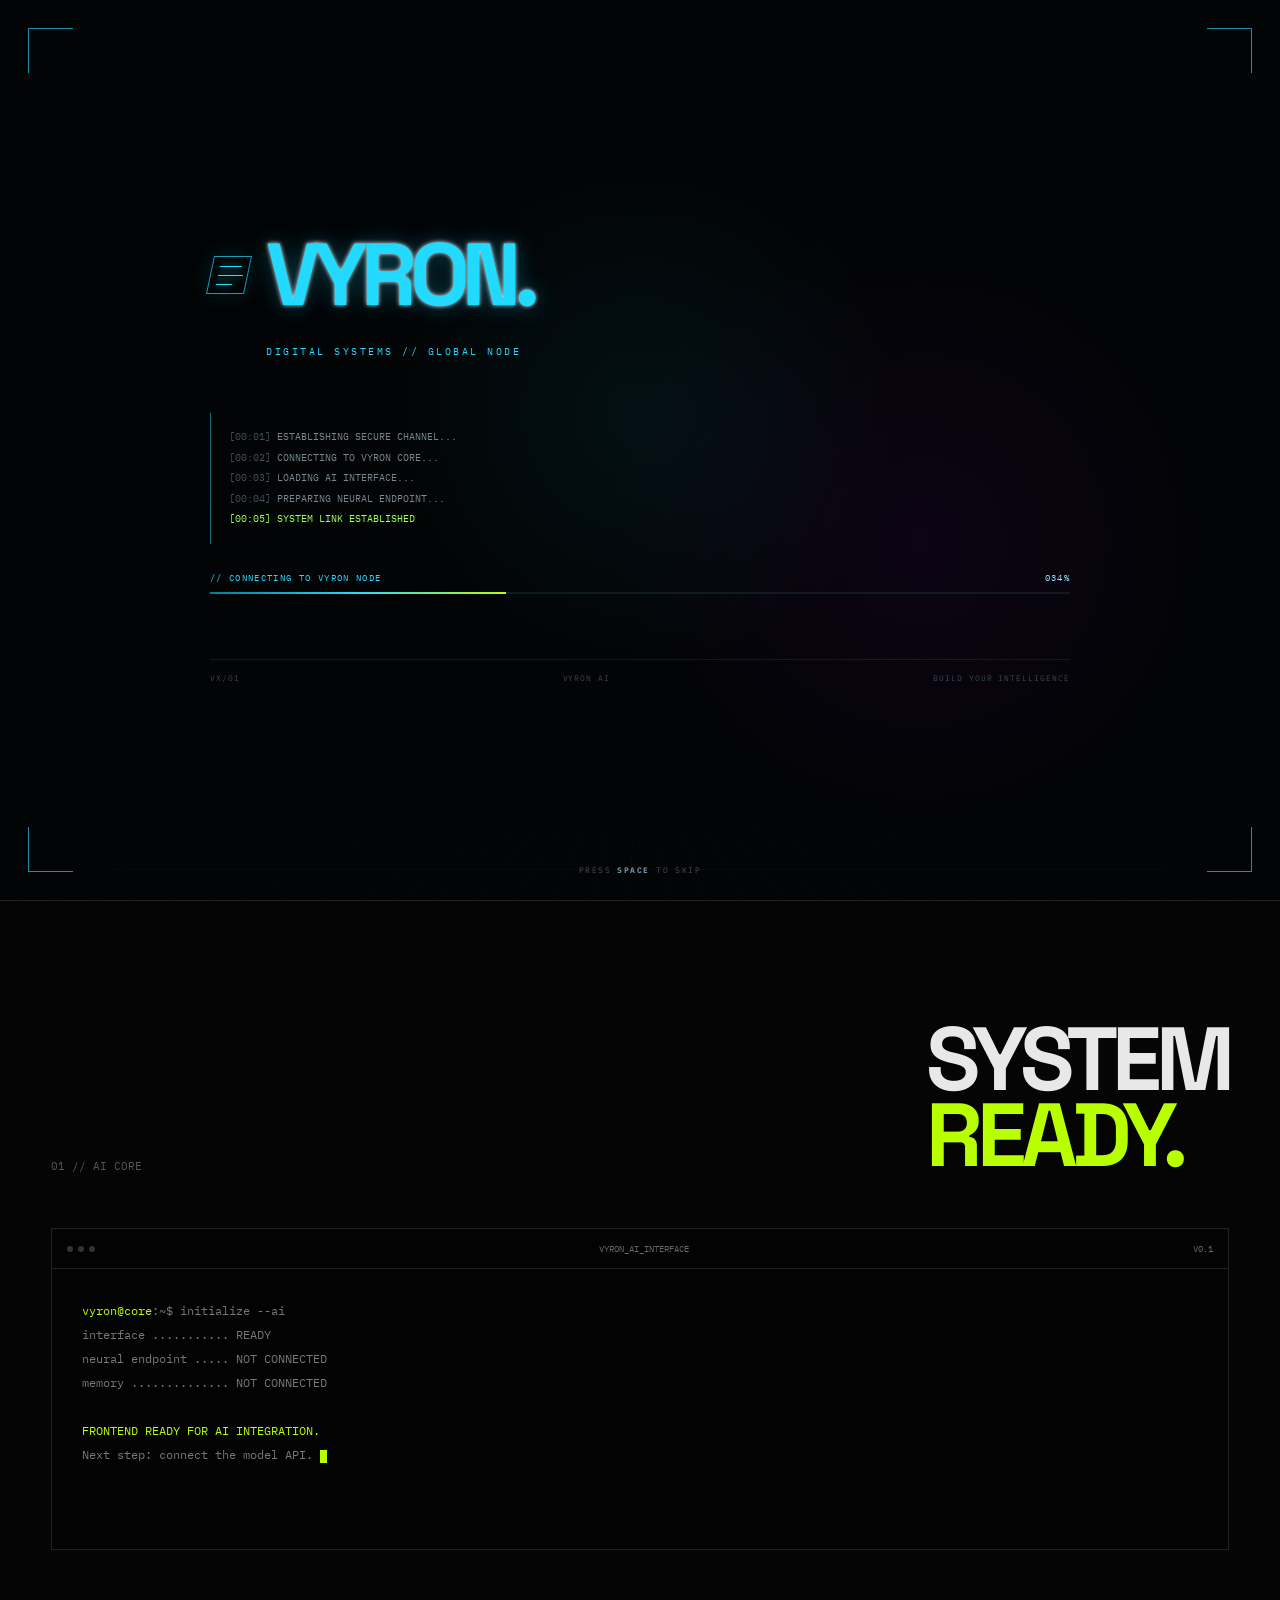
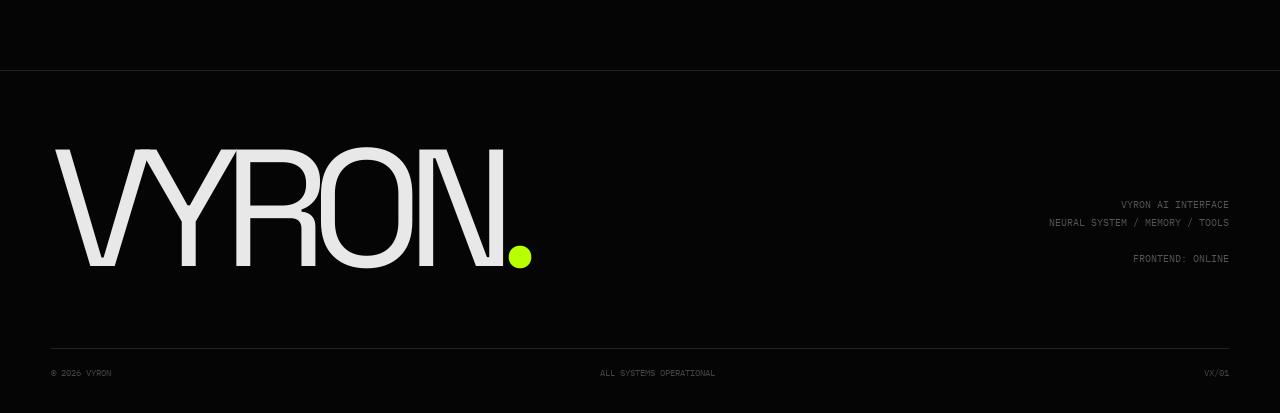
==== commit e9d6cd8f: "Add files via upload" ====
--- a/index.html
+++ b/index.html
@@ -3,8 +3,8 @@
 <head>
 <meta charset="UTF-8">
 <meta name="viewport" content="width=device-width, initial-scale=1.0">
-<title>VYRON // BUILD WHAT COMES NEXT</title>
-<meta name="description" content="VYRON — tecnologia, inteligência artificial e produtos digitais.">
+<title>VYRON // BUILD YOUR INTELLIGENCE</title>
+<meta name="description" content="VYRON — interface de inteligência artificial em desenvolvimento.">
 
 <style>
 @import url('https://fonts.googleapis.com/css2?family=IBM+Plex+Mono:wght@400;500;600;700&family=Space+Grotesk:wght@400;500;600;700&display=swap');
@@ -807,8 +807,8 @@
     <div class="boot-terminal" id="bootTerminal">
       <div><span class="boot-dim">[00:01]</span> establishing secure channel...</div>
       <div><span class="boot-dim">[00:02]</span> connecting to VYRON core...</div>
-      <div><span class="boot-dim">[00:03]</span> loading project registry...</div>
-      <div><span class="boot-dim">[00:04]</span> synchronizing neural engine...</div>
+      <div><span class="boot-dim">[00:03]</span> loading AI interface...</div>
+      <div><span class="boot-dim">[00:04]</span> preparing neural endpoint...</div>
       <div><span class="boot-green">[00:05] SYSTEM LINK ESTABLISHED</span></div>
     </div>
 
@@ -824,8 +824,8 @@
 
     <div class="boot-footer">
       <span>VX/01</span>
-      <span>VYRON LABS</span>
-      <span>BUILD WHAT COMES NEXT</span>
+      <span>VYRON AI</span>
+      <span>BUILD YOUR INTELLIGENCE</span>
     </div>
   </div>
 
@@ -836,14 +836,7 @@
 <header class="nav">
   <div class="logo">VYRON<span>.</span></div>
 
-  <nav class="site-nav" aria-label="VYRON navigation">
-      <a href="index.html">HOME</a>
-      <a href="projects.html">PROJECTS</a>
-      <a href="lab.html">LAB</a>
-      <a href="updates.html">UPDATES</a>
-      <a href="about.html">ABOUT</a>
-    </nav>
-    <div class="nav-right">
+  <div class="nav-right">
     <div class="status">
       <span class="status-dot"></span>
       SYSTEM ONLINE
@@ -857,27 +850,26 @@
 
 <section class="hero">
   <div>
-    <div class="eyebrow">// VYRON LABS · DIGITAL SYSTEMS</div>
+    <div class="eyebrow">// VYRON AI · NEURAL INTERFACE</div>
 
     <h1>
       BUILD<br>
-      <span class="outline">WHAT</span><br>
-      COMES<br>
-      NEXT<span style="color:#b8ff00">.</span>
+      <span class="outline">YOUR</span><br>
+      INTELLIGENCE<span style="color:#b8ff00">.</span>
     </h1>
 
     <p class="hero-description">
-      A VYRON cria produtos digitais, experiências inteligentes
-      e sistemas projetados para transformar ideias em tecnologia.
+      VYRON é a interface de uma nova inteligência artificial.
+      Esta base será conectada ao núcleo de IA, memória e ferramentas.
     </p>
 
     <div class="hero-actions">
-      <button class="button primary" onclick="scrollToProjects()">
-        ▷ EXPLORE PROJECTS
+      <button class="button primary" id="initializeAI">
+        ▷ INITIALIZE AI
       </button>
 
-      <button class="button" onclick="scrollToLab()">
-        OPEN VYRON LAB
+      <button class="button" id="openCore">
+        OPEN CORE INTERFACE
       </button>
     </div>
   </div>
@@ -890,16 +882,16 @@
 
     <div class="hud-body">
       <div class="avatar">VX</div>
-      <div class="hud-name">VYRON SYSTEM</div>
-      <div class="hud-level">BUILD LEVEL 001</div>
+      <div class="hud-name">VYRON AI CORE</div>
+      <div class="hud-level">NEURAL BUILD 0.1</div>
 
       <div class="stat">
-        <div class="stat-top"><span>CREATIVITY</span><span>∞</span></div>
+        <div class="stat-top"><span>AI CORE</span><span>READY</span></div>
         <div class="stat-bar"><div class="stat-fill" style="width:96%"></div></div>
       </div>
 
       <div class="stat">
-        <div class="stat-top"><span>INNOVATION</span><span>94%</span></div>
+        <div class="stat-top"><span>MEMORY</span><span>STANDBY</span></div>
         <div class="stat-bar"><div class="stat-fill" style="width:94%"></div></div>
       </div>
 
@@ -911,156 +903,38 @@
   </div>
 </section>
 
-<div class="signal">
-  <div class="signal-track">
-    <div class="signal-item">◆ <strong>VYRON ONLINE</strong></div>
-    <div class="signal-item">◆ NEXO // DEVELOPMENT</div>
-    <div class="signal-item">◆ AMOR EM SITE // ACTIVE</div>
-    <div class="signal-item">◆ NEW SYSTEMS INCOMING</div>
-    <div class="signal-item">◆ BUILD WHAT COMES NEXT</div>
-    <div class="signal-item">◆ <strong>VYRON ONLINE</strong></div>
-    <div class="signal-item">◆ NEXO // DEVELOPMENT</div>
-    <div class="signal-item">◆ AMOR EM SITE // ACTIVE</div>
-  </div>
-</div>
-
-<section class="section" id="projects">
+<section class="section" id="ai-core">
   <div class="section-header">
-    <div class="section-number">01 // PROJECTS</div>
-    <h2 class="section-title">OUR<br><span>WORK.</span></h2>
-  </div>
-
-  <div class="projects">
-
-    <article class="project">
-      <div class="project-top">
-        <span>PROJECT_001</span>
-        <span>IN DEVELOPMENT</span>
-      </div>
-      <div>
-        <div class="project-icon">◉</div>
-        <h3>NEXO</h3>
-        <p>
-          Um assistente pessoal inteligente que conecta
-          memória, tarefas, projetos e agentes de IA
-          em um único sistema.
-        </p>
-        <div class="project-link">→ SYSTEM IN DEVELOPMENT</div>
-      </div>
-    </article>
-
-    <article class="project">
-      <div class="project-top">
-        <span>PROJECT_002</span>
-        <span>ACTIVE</span>
-      </div>
-      <div>
-        <div class="project-icon">♡</div>
-        <h3>AMOR EM SITE</h3>
-        <p>
-          Experiências digitais personalizadas
-          criadas para transformar histórias e
-          sentimentos em páginas únicas.
-        </p>
-        <div class="project-link">→ VIEW PROJECT</div>
-      </div>
-    </article>
-
-    <article class="project">
-      <div class="project-top">
-        <span>PROJECT_003</span>
-        <span>CLASSIFIED</span>
-      </div>
-      <div>
-        <div class="project-icon">+</div>
-        <h3>UNKNOWN</h3>
-        <p>
-          O próximo sistema ainda não foi revelado.
-          Talvez seja o próximo projeto que
-          construiremos juntos.
-        </p>
-        <div class="project-link">→ COMING SOON</div>
-      </div>
-    </article>
-
-    <article class="project">
-      <div class="project-top">
-        <span>VYRON_LAB</span>
-        <span>OPEN</span>
-      </div>
-      <div>
-        <div class="project-icon">⌘</div>
-        <h3>LAB</h3>
-        <p>
-          Ideias, protótipos, experimentos e
-          tecnologias que podem virar os
-          próximos produtos da VYRON.
-        </p>
-        <div class="project-link" onclick="scrollToLab()" style="cursor:pointer">
-          → ENTER LAB
-        </div>
-      </div>
-    </article>
-
-  </div>
-</section>
-
-<section class="section" id="lab">
-  <div class="section-header">
-    <div class="section-number">02 // VYRON LAB</div>
-    <h2 class="section-title">SYSTEM<br><span>ACCESS.</span></h2>
+    <div class="section-number">01 // AI CORE</div>
+    <h2 class="section-title">SYSTEM<br><span>READY.</span></h2>
   </div>
 
   <div class="terminal">
     <div class="terminal-top">
       <div class="terminal-dots"><span></span><span></span><span></span></div>
-      <span>VYRON_TERMINAL</span>
-      <span>VX/01</span>
+      <span>VYRON_AI_INTERFACE</span>
+      <span>V0.1</span>
     </div>
-
     <div class="terminal-body" id="terminal">
-      <div><span class="green">vyron@core</span>:~$ boot --system</div>
-      <div>loading modules...</div>
-      <div>memory .............. OK</div>
-      <div>neural engine ....... ONLINE</div>
-      <div>project registry .... ONLINE</div>
-      <div>global node ......... CONNECTED</div>
+      <div><span class="green">vyron@core</span>:~$ initialize --ai</div>
+      <div>interface ........... READY</div>
+      <div>neural endpoint ..... NOT CONNECTED</div>
+      <div>memory .............. NOT CONNECTED</div>
       <br>
-      <div class="green">VYRON SYSTEM READY.</div>
-      <div>Build what comes next. <span class="cursor"></span></div>
+      <div class="green">FRONTEND READY FOR AI INTEGRATION.</div>
+      <div>Next step: connect the model API. <span class="cursor"></span></div>
     </div>
   </div>
 </section>
 
-<section class="section">
-  <div class="section-header">
-    <div class="section-number">03 // ABOUT</div>
-    <h2 class="section-title">WE<br><span>BUILD.</span></h2>
-  </div>
-
-  <p style="
-    max-width:900px;
-    font-family:'Space Grotesk',sans-serif;
-    font-size:clamp(1.5rem,3vw,3.2rem);
-    line-height:1.15;
-    letter-spacing:-.04em;
-  ">
-    A VYRON é um laboratório de produtos digitais.
-    Criamos sistemas, aplicativos e experiências
-    que começam como ideias e terminam como tecnologia real.
-  </p>
-</section>
-
-</main>
-
 <footer>
   <div class="footer-main">
     <div class="footer-logo">VYRON<span style="color:#b8ff00">.</span></div>
 
     <div class="footer-right">
-      BUILD WHAT COMES NEXT.<br>
-      DIGITAL SYSTEMS / AI / SOFTWARE<br><br>
-      STATUS: ONLINE
+      VYRON AI INTERFACE<br>
+      NEURAL SYSTEM / MEMORY / TOOLS<br><br>
+      FRONTEND: ONLINE
     </div>
   </div>
 
@@ -1080,9 +954,9 @@
 const bootStages = [
   [0, "// INITIALIZING"],
   [18, "// CONNECTING TO VYRON NODE"],
-  [37, "// LOADING PROJECT REGISTRY"],
+  [37, "// LOADING AI INTERFACE"],
   [58, "// SYNCHRONIZING CORE"],
-  [76, "// STARTING DIGITAL SYSTEMS"],
+  [76, "// STARTING AI INTERFACE"],
   [91, "// ESTABLISHING GLOBAL LINK"],
   [100, "// SYSTEM ONLINE"]
 ];
@@ -1139,62 +1013,13 @@
 updateClock();
 setInterval(updateClock, 1000);
 
-function scrollToProjects() {
-  document.getElementById("projects").scrollIntoView({
-    behavior:"smooth"
-  });
-}
-
-function scrollToLab() {
-  document.getElementById("lab").scrollIntoView({
-    behavior:"smooth"
-  });
-}
-
-const terminalLines = [
-  "scanning available systems...",
-  "nexo ............... DEVELOPMENT",
-  "amor-em-site ........ ACTIVE",
-  "vyron-lab ........... ONLINE",
-  "future-projects ..... WAITING",
-  "",
-  "all systems operational."
-];
-
-let terminalStarted = false;
-
-const observer = new IntersectionObserver(
-  entries => {
-    entries.forEach(entry => {
-      if (entry.isIntersecting && !terminalStarted) {
-        terminalStarted = true;
-
-        const terminal = document.getElementById("terminal");
-        let i = 0;
-
-        const interval = setInterval(() => {
-          if (i >= terminalLines.length) {
-            clearInterval(interval);
-            return;
-          }
-
-          const line = document.createElement("div");
-          line.textContent = terminalLines[i];
-
-          if (terminalLines[i].includes("operational")) {
-            line.className = "green";
-          }
-
-          terminal.appendChild(line);
-          i++;
-        }, 350);
-      }
-    });
-  },
-  {threshold:.3}
-);
-
-observer.observe(document.getElementById("lab"));
+document.getElementById("initializeAI")?.addEventListener("click", () => {
+  document.getElementById("ai-core")?.scrollIntoView({behavior:"smooth"});
+});
+
+document.getElementById("openCore")?.addEventListener("click", () => {
+  document.getElementById("ai-core")?.scrollIntoView({behavior:"smooth"});
+});
 
 document.addEventListener("keydown", event => {
   if (event.code === "Space") {
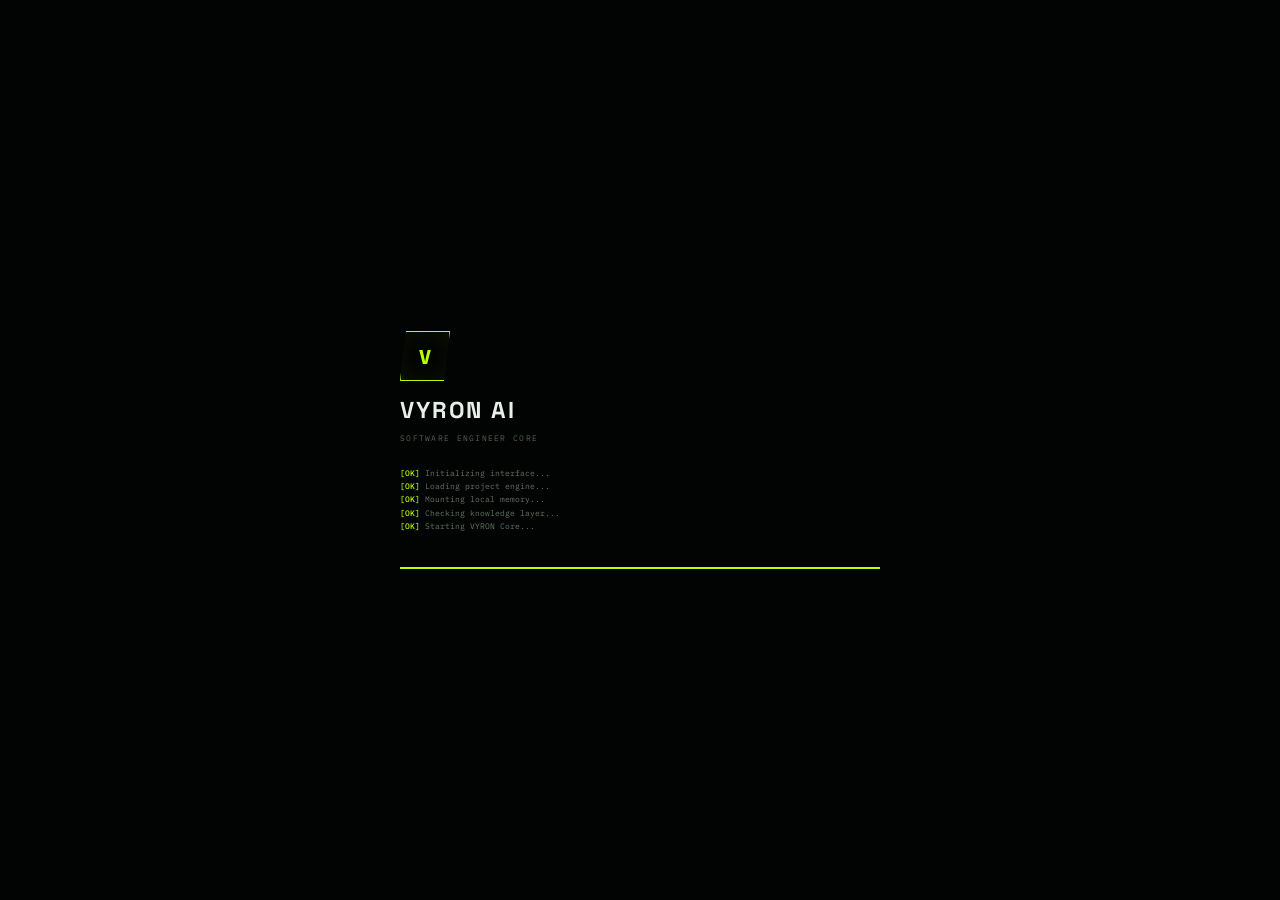
==== commit 4efbf901: "Add files via upload" ====
--- a/index.html
+++ b/index.html
@@ -1,1187 +1,203 @@
-<!DOCTYPE html>
+<!doctype html>
 <html lang="pt-BR">
 <head>
-<meta charset="UTF-8">
-<meta name="viewport" content="width=device-width, initial-scale=1.0">
-<title>VYRON // BUILD YOUR INTELLIGENCE</title>
-<meta name="description" content="VYRON — interface de inteligência artificial em desenvolvimento.">
-
-<style>
-@import url('https://fonts.googleapis.com/css2?family=IBM+Plex+Mono:wght@400;500;600;700&family=Space+Grotesk:wght@400;500;600;700&display=swap');
-
-:root{
-  --bg:#050505;
-  --text:#e8e8e8;
-  --muted:#777;
-  --line:rgba(255,255,255,.12);
-  --accent:#b8ff00;
-}
-
-*{box-sizing:border-box;margin:0;padding:0}
-
-html{scroll-behavior:smooth}
-
-body{
-  background:var(--bg);
-  color:var(--text);
-  font-family:"IBM Plex Mono",monospace;
-  overflow-x:hidden;
-}
-
-body::before{
-  content:"";
-  position:fixed;
-  inset:0;
-  pointer-events:none;
-  z-index:20;
-  background-image:
-    linear-gradient(rgba(255,255,255,.025) 1px,transparent 1px),
-    linear-gradient(90deg,rgba(255,255,255,.025) 1px,transparent 1px);
-  background-size:42px 42px;
-  mask-image:linear-gradient(to bottom,black,transparent 85%);
-}
-
-.scanlines{
-  position:fixed;
-  inset:0;
-  pointer-events:none;
-  z-index:50;
-  background:repeating-linear-gradient(
-    to bottom,
-    transparent 0,
-    transparent 3px,
-    rgba(255,255,255,.018) 4px
-  );
-}
-
-/* FALLING CODE BACKGROUND */
-#codeRain{
-  position:fixed;
-  inset:0;
-  width:100%;
-  height:100%;
-  z-index:1;
-  pointer-events:none;
-  opacity:.72;
-  mix-blend-mode:screen;
-}
-
-/* BOOT */
-.boot{
-  position:fixed;inset:0;z-index:9999;overflow:hidden;
-  background:
-    radial-gradient(circle at 50% 46%,rgba(15,125,160,.10),transparent 32%),
-    radial-gradient(circle at 72% 60%,rgba(160,0,220,.07),transparent 30%),
-    #020405;
-  display:flex;align-items:center;justify-content:center;
-  transition:opacity .9s cubic-bezier(.77,0,.18,1),visibility .9s;
-}
-.boot.hidden{opacity:0;visibility:hidden}
-.boot-grid{
-  position:absolute;inset:-20%;
-  background-image:
-    linear-gradient(rgba(40,220,255,.045) 1px,transparent 1px),
-    linear-gradient(90deg,rgba(40,220,255,.045) 1px,transparent 1px);
-  background-size:55px 55px;
-  transform:perspective(700px) rotateX(62deg) scale(1.35);
-  transform-origin:center bottom;
-  animation:bootGridMove 7s linear infinite;
-  opacity:.6;
-}
-@keyframes bootGridMove{
-  from{background-position:0 0,0 0}
-  to{background-position:0 55px,55px 0}
-}
-.boot-noise{
-  position:absolute;inset:0;opacity:.15;pointer-events:none;
-  background:repeating-linear-gradient(
-    to bottom,transparent 0,transparent 3px,rgba(255,255,255,.035) 4px
-  );
-}
-.boot-center{
-  position:relative;z-index:3;width:min(860px,88vw);
-  animation:bootCenterIn 1.1s cubic-bezier(.16,1,.3,1) both;
-}
-@keyframes bootCenterIn{
-  from{opacity:0;transform:scale(.94) translateY(18px);filter:blur(8px)}
-  to{opacity:1;transform:none;filter:none}
-}
-.boot-brand{display:flex;align-items:center;gap:18px}
-.boot-mark{
-  width:38px;height:38px;position:relative;border:1px solid rgba(39,220,255,.7);
-  transform:skew(-12deg);box-shadow:0 0 22px rgba(0,210,255,.14);
-}
-.boot-mark span{
-  position:absolute;left:7px;right:7px;height:1px;
-  background:#27dcff;box-shadow:0 0 8px #27dcff;
-}
-.boot-mark span:nth-child(1){top:9px}
-.boot-mark span:nth-child(2){top:18px;width:70%}
-.boot-mark span:nth-child(3){top:27px;width:45%}
-.boot-wordmark{
-  font-family:"Space Grotesk",sans-serif;
-  font-size:clamp(2.7rem,7vw,5.5rem);
-  font-weight:700;letter-spacing:-.08em;color:#e9f8ff;
-  text-shadow:0 0 28px rgba(20,210,255,.2);
-}
-.boot-wordmark span{color:#22d9ff}
-/* VYRON GLITCH / HANDSHAKE LOGO ANIMATION */
-.glitch-logo{
-  position:relative;
-  isolation:isolate;
-  display:inline-block;
-  min-width:8.2ch;
-  color:#f2fbff;
-  text-shadow:
-    0 0 4px rgba(255,255,255,.9),
-    0 0 22px rgba(30,210,255,.35);
-  animation:
-    logoJolt 3.7s steps(1,end) infinite,
-    logoGlow 2.4s ease-in-out infinite;
-}
-
-.glitch-layer,
-.glitch-slice{
-  display:block;
-  white-space:nowrap;
-}
-
-.glitch-layer{
-  position:relative;
-}
-
-.glitch-base{
-  position:relative;
-  z-index:4;
-}
-
-.glitch-cyan,
-.glitch-magenta{
-  position:absolute;
-  inset:0;
-  pointer-events:none;
-  opacity:0;
-}
-
-.glitch-cyan{
-  z-index:3;
-  color:#28e7ff;
-  text-shadow:0 0 18px rgba(40,231,255,.8);
-  animation:glitchCyan 3.7s steps(1,end) infinite;
-}
-
-.glitch-magenta{
-  z-index:2;
-  color:#ff2bd6;
-  text-shadow:0 0 18px rgba(255,43,214,.75);
-  animation:glitchMagenta 3.7s steps(1,end) infinite;
-}
-
-.glitch-slice{
-  position:absolute;
-  left:0;
-  top:0;
-  z-index:5;
-  pointer-events:none;
-  color:#f4fbff;
-  opacity:0;
-  clip-path:inset(0 0 0 0);
-}
-
-.slice-a{
-  animation:glitchSliceA 3.7s steps(1,end) infinite;
-}
-
-.slice-b{
-  animation:glitchSliceB 3.7s steps(1,end) infinite;
-}
-
-.slice-c{
-  animation:glitchSliceC 3.7s steps(1,end) infinite;
-}
-
-.glitch-logo::before,
-.glitch-logo::after{
-  content:"";
-  position:absolute;
-  pointer-events:none;
-  z-index:6;
-  opacity:0;
-}
-
-.glitch-logo::before{
-  width:8px;
-  height:8px;
-  right:15%;
-  top:24%;
-  background:#fff;
-  box-shadow:
-    18px 7px 0 #fff,
-    35px -5px 0 #fff,
-    4px 27px 0 #fff,
-    25px 36px 0 #fff,
-    -5px 43px 0 rgba(255,255,255,.8);
-  animation:pixelBurst 3.7s steps(1,end) infinite;
-}
-
-.glitch-logo::after{
-  left:-7%;
-  right:-7%;
-  top:49%;
-  height:2px;
-  background:linear-gradient(
-    90deg,
-    transparent,
-    rgba(35,220,255,.9) 20%,
-    rgba(255,255,255,.9) 50%,
-    rgba(255,43,214,.8) 80%,
-    transparent
-  );
-  box-shadow:0 0 18px rgba(35,220,255,.55);
-  animation:scanSlash 3.7s steps(1,end) infinite;
-}
-
-@keyframes logoJolt{
-  0%,72%,100%{transform:translate(0,0) skewX(0)}
-  73%{transform:translate(-3px,0) skewX(-2deg)}
-  74%{transform:translate(4px,-1px) skewX(2deg)}
-  75%{transform:translate(-1px,1px) skewX(0)}
-  76%{transform:translate(0,0)}
-  88%{transform:translate(2px,0)}
-  89%{transform:translate(0,0)}
-}
-
-@keyframes logoGlow{
-  0%,100%{filter:brightness(1)}
-  75%{filter:brightness(1.22)}
-  76%{filter:brightness(1)}
-}
-
-@keyframes glitchCyan{
-  0%,70%,100%{
-    opacity:0;
-    transform:translate(0,0);
-    clip-path:inset(0 0 0 0);
-  }
-  72%{
-    opacity:.9;
-    transform:translate(-7px,0);
-    clip-path:inset(18% 0 57% 0);
-  }
-  73%{
-    opacity:.75;
-    transform:translate(8px,0);
-    clip-path:inset(55% 0 22% 0);
-  }
-  74%{
-    opacity:0;
-    transform:none;
-  }
-  87%{
-    opacity:.75;
-    transform:translate(-5px,0);
-    clip-path:inset(68% 0 13% 0);
-  }
-  88%{
-    opacity:0;
-  }
-}
-
-@keyframes glitchMagenta{
-  0%,70%,100%{
-    opacity:0;
-    transform:translate(0,0);
-    clip-path:inset(0 0 0 0);
-  }
-  72%{
-    opacity:.8;
-    transform:translate(8px,1px);
-    clip-path:inset(50% 0 30% 0);
-  }
-  73%{
-    opacity:.65;
-    transform:translate(-9px,0);
-    clip-path:inset(13% 0 69% 0);
-  }
-  74%{
-    opacity:0;
-  }
-  87%{
-    opacity:.7;
-    transform:translate(6px,0);
-    clip-path:inset(28% 0 55% 0);
-  }
-  88%{
-    opacity:0;
-  }
-}
-
-@keyframes glitchSliceA{
-  0%,68%,100%{
-    opacity:0;
-    transform:none;
-  }
-  70%{
-    opacity:1;
-    transform:translate(-22px,-4px);
-    clip-path:inset(4% 0 78% 0);
-  }
-  71%{
-    opacity:0;
-  }
-}
-
-@keyframes glitchSliceB{
-  0%,68%,100%{
-    opacity:0;
-    transform:none;
-  }
-  70.5%{
-    opacity:1;
-    transform:translate(26px,3px);
-    clip-path:inset(38% 0 43% 0);
-  }
-  71.5%{
-    opacity:0;
-  }
-}
-
-@keyframes glitchSliceC{
-  0%,68%,100%{
-    opacity:0;
-    transform:none;
-  }
-  72%{
-    opacity:1;
-    transform:translate(-15px,5px);
-    clip-path:inset(73% 0 8% 0);
-  }
-  73%{
-    opacity:0;
-  }
-}
-
-@keyframes pixelBurst{
-  0%,68%,100%{
-    opacity:0;
-    transform:translate(0,0) scale(.7);
-  }
-  70%{
-    opacity:1;
-    transform:translate(20px,-4px) scale(1);
-  }
-  71%{
-    opacity:.7;
-    transform:translate(38px,8px);
-  }
-  72%{
-    opacity:0;
-  }
-}
-
-@keyframes scanSlash{
-  0%,68%,100%{
-    opacity:0;
-    transform:translateX(-120%) scaleX(.2);
-  }
-  70%{
-    opacity:.9;
-    transform:translateX(0) scaleX(1);
-  }
-  71%{
-    opacity:0;
-    transform:translateX(120%) scaleX(.5);
-  }
-}
-
-.boot-subtitle{
-  margin-top:14px;padding-left:56px;color:#27d9ff;
-  font-size:10px;letter-spacing:.25em;
-}
-.boot-terminal{
-  margin-top:55px;border-left:1px solid rgba(35,215,255,.5);
-  padding:14px 0 14px 18px;color:#778890;
-  font-size:10px;line-height:2.05;text-transform:uppercase;
-}
-.boot-terminal div{opacity:0;animation:bootLine .35s forwards}
-.boot-terminal div:nth-child(1){animation-delay:.35s}
-.boot-terminal div:nth-child(2){animation-delay:.75s}
-.boot-terminal div:nth-child(3){animation-delay:1.15s}
-.boot-terminal div:nth-child(4){animation-delay:1.55s}
-.boot-terminal div:nth-child(5){animation-delay:1.95s}
-@keyframes bootLine{to{opacity:1}}
-.boot-dim{color:#405159}
-.boot-green{color:#9dff59;text-shadow:0 0 12px rgba(157,255,89,.25)}
-.boot-progress-wrap{margin-top:28px}
-.boot-progress-meta{
-  display:flex;justify-content:space-between;align-items:center;
-  margin-bottom:9px;color:#4d6871;font-size:9px;letter-spacing:.15em;
-}
-#bootStatus{color:#27d9ff}
-#bootPercent{color:#8deaff;min-width:35px;text-align:right}
-.boot-progress-track{
-  width:100%;height:2px;background:rgba(100,170,190,.12);
-  overflow:hidden;position:relative;
-}
-.boot-progress{
-  width:0%;height:100%;
-  background:linear-gradient(90deg,#087b99,#27dcff,#b8ff00);
-  box-shadow:0 0 8px rgba(39,220,255,.75),0 0 25px rgba(39,220,255,.25);
-}
-.boot-progress-track::after{
-  content:"";position:absolute;top:-3px;bottom:-3px;width:90px;left:-100px;
-  background:linear-gradient(90deg,transparent,rgba(255,255,255,.8),transparent);
-  animation:bootScanner 1.5s linear infinite;
-}
-@keyframes bootScanner{to{left:100%}}
-.boot-footer{
-  margin-top:65px;padding-top:13px;border-top:1px solid rgba(255,255,255,.08);
-  display:flex;justify-content:space-between;gap:15px;color:#39484e;
-  font-size:8px;letter-spacing:.12em;
-}
-.boot-corner{position:absolute;width:45px;height:45px;opacity:.65}
-.boot-corner::before,.boot-corner::after{
-  content:"";position:absolute;background:#27dcff;
-}
-.boot-corner::before{width:100%;height:1px}
-.boot-corner::after{width:1px;height:100%}
-.boot-corner-tl{top:28px;left:28px}
-.boot-corner-tr{top:28px;right:28px;transform:scaleX(-1)}
-.boot-corner-bl{bottom:28px;left:28px;transform:scaleY(-1)}
-.boot-corner-br{bottom:28px;right:28px;transform:scale(-1)}
-.boot-skip{
-  position:absolute;bottom:25px;left:50%;transform:translateX(-50%);
-  z-index:4;color:#3d535a;font-size:8px;letter-spacing:.18em;
-}
-.boot-skip strong{color:#6f929d}
-@media(max-width:700px){
-  .boot-center{width:86vw}
-  .boot-subtitle{padding-left:0;font-size:8px}
-  .boot-terminal{margin-top:35px;font-size:8px}
-  .boot-footer{margin-top:40px;flex-wrap:wrap}
-  .boot-mark{width:30px;height:30px}
-  .boot-wordmark{font-size:3rem}
-}
-/* NAV */
-.nav{
-  position:fixed;
-  top:0;
-  left:0;
-  right:0;
-  z-index:100;
-  height:72px;
-  display:flex;
-  align-items:center;
-  justify-content:space-between;
-  padding:0 4vw;
-  border-bottom:1px solid var(--line);
-  background:rgba(5,5,5,.72);
-  backdrop-filter:blur(15px);
-}
-.logo{
-  font-family:"Space Grotesk",sans-serif;
-  font-size:24px;
-  font-weight:700;
-  letter-spacing:-.06em;
-}
-.logo span{color:var(--accent)}
-.nav-right{display:flex;gap:28px;font-size:10px;color:#777}
-.status{display:flex;align-items:center;gap:7px}
-.status-dot{
-  width:6px;
-  height:6px;
-  background:var(--accent);
-  border-radius:50%;
-  box-shadow:0 0 12px var(--accent);
-}
-
-/* MAIN / HERO */
-main{position:relative;z-index:5}
-.hero{
-  min-height:100vh;
-  padding:150px 4vw 80px;
-  display:grid;
-  grid-template-columns:1.4fr .6fr;
-  gap:5vw;
-  align-items:center;
-}
-.eyebrow{
-  font-size:11px;
-  color:var(--accent);
-  margin-bottom:25px;
-  letter-spacing:.08em;
-}
-.hero h1{
-  font-family:"Space Grotesk",sans-serif;
-  font-size:clamp(4rem,11vw,12rem);
-  line-height:.8;
-  letter-spacing:-.09em;
-  max-width:1000px;
-}
-.hero h1 .outline{
-  color:transparent;
-  -webkit-text-stroke:1px #555;
-}
-.hero-description{
-  max-width:580px;
-  margin-top:38px;
-  font-size:14px;
-  line-height:1.8;
-  color:#999;
-}
-.hero-actions{margin-top:38px;display:flex;gap:12px;flex-wrap:wrap}
-.button{
-  border:1px solid #444;
-  background:#111;
-  color:white;
-  padding:14px 20px;
-  font-family:inherit;
-  font-size:11px;
-  cursor:pointer;
-  transition:background .2s,border-color .2s,color .2s,transform .2s;
-}
-.button:hover{
-  background:var(--accent);
-  color:#050505;
-  border-color:var(--accent);
-  transform:translateY(-2px);
-}
-.button.primary{
-  background:var(--accent);
-  color:#050505;
-  border-color:var(--accent);
-}
-
-/* HUD */
-.hud{border:1px solid var(--line);background:rgba(10,10,10,.75)}
-.hud-header{
-  padding:13px 15px;
-  border-bottom:1px solid var(--line);
-  font-size:9px;
-  color:#777;
-  display:flex;
-  justify-content:space-between;
-}
-.hud-body{padding:20px}
-.avatar{
-  width:75px;
-  height:75px;
-  border:1px solid #444;
-  display:flex;
-  align-items:center;
-  justify-content:center;
-  font-family:"Space Grotesk",sans-serif;
-  font-size:30px;
-  margin-bottom:20px;
-}
-.hud-name{font-size:16px;font-weight:600}
-.hud-level{font-size:9px;color:#666;margin-top:5px}
-.stat{margin-top:22px}
-.stat-top{
-  display:flex;
-  justify-content:space-between;
-  font-size:9px;
-  color:#777;
-  margin-bottom:7px;
-}
-.stat-bar{height:3px;background:#1b1b1b}
-.stat-fill{
-  height:100%;
-  background:var(--accent);
-  box-shadow:0 0 12px rgba(184,255,0,.35);
-}
-
-/* SECTION */
-.section{
-  padding:120px 4vw;
-  border-top:1px solid var(--line);
-}
-.section-header{
-  display:flex;
-  justify-content:space-between;
-  align-items:flex-end;
-  margin-bottom:55px;
-}
-.section-number{color:#555;font-size:11px}
-.section-title{
-  font-family:"Space Grotesk",sans-serif;
-  font-size:clamp(3rem,7vw,8rem);
-  line-height:.85;
-  letter-spacing:-.07em;
-}
-.section-title span{color:var(--accent)}
-
-/* PROJECTS */
-.projects{
-  display:grid;
-  grid-template-columns:repeat(2,1fr);
-  gap:1px;
-  background:var(--line);
-  border:1px solid var(--line);
-}
-.project{
-  min-height:360px;
-  padding:30px;
-  background:var(--bg);
-  display:flex;
-  flex-direction:column;
-  justify-content:space-between;
-  position:relative;
-  overflow:hidden;
-  transition:background .3s;
-}
-.project:hover{background:#0d0d0d}
-.project::after{
-  content:"";
-  position:absolute;
-  width:180px;
-  height:180px;
-  right:-70px;
-  bottom:-70px;
-  border:1px solid rgba(184,255,0,.2);
-  border-radius:50%;
-  transition:transform .5s;
-}
-.project:hover::after{transform:scale(1.5)}
-.project-top{
-  display:flex;
-  justify-content:space-between;
-  color:#666;
-  font-size:10px;
-}
-.project-icon{font-size:38px;margin-bottom:20px}
-.project h3{
-  font-family:"Space Grotesk",sans-serif;
-  font-size:42px;
-  letter-spacing:-.06em;
-}
-.project p{
-  max-width:450px;
-  color:#777;
-  font-size:12px;
-  line-height:1.8;
-  margin-top:15px;
-}
-.project-link{
-  color:var(--accent);
-  font-size:10px;
-  margin-top:30px;
-}
-
-/* TERMINAL */
-.terminal{border:1px solid var(--line);background:#030303}
-.terminal-top{
-  height:40px;
-  border-bottom:1px solid var(--line);
-  display:flex;
-  align-items:center;
-  justify-content:space-between;
-  padding:0 15px;
-  font-size:9px;
-  color:#666;
-}
-.terminal-dots{display:flex;gap:5px}
-.terminal-dots span{
-  width:6px;height:6px;background:#333;border-radius:50%;
-}
-.terminal-body{
-  padding:30px;
-  min-height:280px;
-  font-size:12px;
-  line-height:2;
-  color:#777;
-}
-.terminal-body .green{color:var(--accent)}
-.cursor{
-  display:inline-block;
-  width:7px;
-  height:13px;
-  background:var(--accent);
-  animation:blink .8s infinite;
-  vertical-align:middle;
-}
-@keyframes blink{50%{opacity:0}}
-
-/* SIGNAL */
-.signal{
-  overflow:hidden;
-  border-top:1px solid var(--line);
-  border-bottom:1px solid var(--line);
-  white-space:nowrap;
-}
-.signal-track{
-  display:inline-flex;
-  gap:50px;
-  padding:18px 0;
-  animation:ticker 28s linear infinite;
-}
-.signal-item{font-size:10px;color:#777}
-.signal-item strong{color:var(--accent)}
-@keyframes ticker{
-  from{transform:translateX(0)}
-  to{transform:translateX(-50%)}
-}
-
-/* FOOTER */
-footer{
-  padding:80px 4vw 35px;
-  border-top:1px solid var(--line);
-}
-.footer-main{
-  display:flex;
-  justify-content:space-between;
-  gap:30px;
-  align-items:flex-end;
-}
-.footer-logo{
-  font-family:"Space Grotesk",sans-serif;
-  font-size:clamp(4rem,13vw,15rem);
-  letter-spacing:-.1em;
-  line-height:.7;
-}
-.footer-right{text-align:right;color:#555;font-size:10px;line-height:1.8}
-.footer-bottom{
-  margin-top:80px;
-  padding-top:18px;
-  border-top:1px solid var(--line);
-  display:flex;
-  justify-content:space-between;
-  font-size:9px;
-  color:#444;
-}
-
-/* RESPONSIVE */
-@media(max-width:850px){
-  .nav{height:62px}
-  .nav-right{display:none}
-  .hero{
-    grid-template-columns:1fr;
-    padding-top:120px;
-  }
-  .hud{max-width:500px}
-  .projects{grid-template-columns:1fr}
-  .section-header{display:block}
-  .section-number{margin-bottom:20px}
-  .footer-main{display:block}
-  .footer-right{text-align:left;margin-top:40px}
-  .footer-bottom{display:block}
-  .footer-bottom span{display:block;margin-top:8px}
-}
-
-.site-nav{display:flex;align-items:center;gap:20px;margin-left:auto;margin-right:28px}
-.site-nav a{color:#66757b;text-decoration:none;font-family:"IBM Plex Mono",monospace;font-size:9px;letter-spacing:.12em;transition:color .2s,text-shadow .2s}
-.site-nav a:hover{color:#27dcff;text-shadow:0 0 10px rgba(39,220,255,.5)}
-@media(max-width:980px){.site-nav{display:none}}
-
-</style>
+  <meta charset="utf-8" />
+  <meta name="viewport" content="width=device-width,initial-scale=1" />
+  <meta name="theme-color" content="#070908" />
+  <title>VYRON AI // Software Engineer</title>
+  <meta name="description" content="VYRON AI — workspace inteligente para programação, debugging, arquitetura e desenvolvimento web." />
+  <link rel="preconnect" href="https://fonts.googleapis.com">
+  <link rel="preconnect" href="https://fonts.gstatic.com" crossorigin>
+  <link href="https://fonts.googleapis.com/css2?family=IBM+Plex+Mono:wght@400;500;600;700&family=Space+Grotesk:wght@500;600;700&display=swap" rel="stylesheet">
+  <link rel="stylesheet" href="assets/styles.css" />
 </head>
-
 <body>
-
-<canvas id="codeRain" aria-hidden="true"></canvas>
-<div class="scanlines"></div>
-
-<div class="boot" id="boot">
-  <div class="boot-grid"></div>
-  <div class="boot-noise"></div>
-  <div class="boot-corner boot-corner-tl"></div>
-  <div class="boot-corner boot-corner-tr"></div>
-  <div class="boot-corner boot-corner-bl"></div>
-  <div class="boot-corner boot-corner-br"></div>
-
-  <div class="boot-center">
-    <div class="boot-brand">
-      <div class="boot-mark"><span></span><span></span><span></span></div>
-      <div class="boot-wordmark glitch-logo" id="glitchLogo" aria-label="VYRON">
-  <span class="glitch-layer glitch-base">VYRON<span>.</span></span>
-  <span class="glitch-layer glitch-cyan">VYRON<span>.</span></span>
-  <span class="glitch-layer glitch-magenta">VYRON<span>.</span></span>
-  <span class="glitch-slice slice-a">VYRON<span>.</span></span>
-  <span class="glitch-slice slice-b">VYRON<span>.</span></span>
-  <span class="glitch-slice slice-c">VYRON<span>.</span></span>
-</div>
-    </div>
-
-    <div class="boot-subtitle">DIGITAL SYSTEMS // GLOBAL NODE</div>
-
-    <div class="boot-terminal" id="bootTerminal">
-      <div><span class="boot-dim">[00:01]</span> establishing secure channel...</div>
-      <div><span class="boot-dim">[00:02]</span> connecting to VYRON core...</div>
-      <div><span class="boot-dim">[00:03]</span> loading AI interface...</div>
-      <div><span class="boot-dim">[00:04]</span> preparing neural endpoint...</div>
-      <div><span class="boot-green">[00:05] SYSTEM LINK ESTABLISHED</span></div>
-    </div>
-
-    <div class="boot-progress-wrap">
-      <div class="boot-progress-meta">
-        <span id="bootStatus">// INITIALIZING</span>
-        <span id="bootPercent">000%</span>
-      </div>
-      <div class="boot-progress-track">
-        <div class="boot-progress" id="bootProgress"></div>
-      </div>
-    </div>
-
-    <div class="boot-footer">
-      <span>VX/01</span>
-      <span>VYRON AI</span>
-      <span>BUILD YOUR INTELLIGENCE</span>
+  <canvas id="matrix" aria-hidden="true"></canvas>
+  <div class="scanlines" aria-hidden="true"></div>
+
+  <div class="boot" id="boot">
+    <div class="boot-core">
+      <div class="boot-logo"><span>V</span></div>
+      <div>
+        <strong>VYRON AI</strong>
+        <small>SOFTWARE ENGINEER CORE</small>
+      </div>
+      <div class="boot-log" id="bootLog"></div>
+      <div class="boot-bar"><i id="bootBar"></i></div>
     </div>
   </div>
 
-  <div class="boot-skip">PRESS <strong>SPACE</strong> TO SKIP</div>
-</div>
-</div>
-
-<header class="nav">
-  <div class="logo">VYRON<span>.</span></div>
-
-  <div class="nav-right">
-    <div class="status">
-      <span class="status-dot"></span>
-      SYSTEM ONLINE
-    </div>
-    <span>VX/01</span>
-    <span id="clock">00:00:00</span>
+  <div class="app-shell">
+    <header class="topbar">
+      <button class="brand" data-view="chat" aria-label="Abrir chat">
+        <span class="brand-mark">V</span>
+        <span><b>VYRON</b><small>AI SOFTWARE ENGINEER</small></span>
+      </button>
+
+      <div class="system-pulse">
+        <span class="dot online"></span>
+        <span>CORE <b>ONLINE</b></span>
+        <span class="hide-mobile">MODE <b id="modeLabel">AUTO</b></span>
+      </div>
+
+      <div class="top-actions">
+        <button class="ghost" id="newChatBtn">+ NOVA SESSÃO</button>
+        <button class="icon-btn" id="settingsBtn" title="Configurações">⚙</button>
+      </div>
+    </header>
+
+    <aside class="sidebar">
+      <nav class="main-nav" aria-label="Navegação principal">
+        <button class="nav-item active" data-view="chat"><span>⌁</span><b>CHAT</b></button>
+        <button class="nav-item" data-view="projects"><span>▦</span><b>PROJETOS</b></button>
+        <button class="nav-item" data-view="knowledge"><span>◫</span><b>KNOWLEDGE</b></button>
+        <button class="nav-item" data-view="memory"><span>◇</span><b>MEMÓRIA</b></button>
+        <button class="nav-item" data-view="activity"><span>⌘</span><b>ATIVIDADE</b></button>
+      </nav>
+
+      <div class="sidebar-section">
+        <div class="section-label">SESSÕES</div>
+        <div id="sessionList" class="session-list"></div>
+      </div>
+
+      <div class="sidebar-bottom">
+        <div class="mini-status"><span>MODEL</span><b id="modelMini">DEMO CORE</b></div>
+        <div class="mini-status"><span>MEMORY</span><b id="memoryMini">LOCAL</b></div>
+        <button class="account-card" id="accountBtn"><span class="avatar">R</span><span><b>OPERADOR</b><small>LOCAL WORKSPACE</small></span></button>
+      </div>
+    </aside>
+
+    <main class="workspace">
+      <section class="view active" id="view-chat">
+        <div class="chat-layout">
+          <div class="chat-main">
+            <div class="chat-head">
+              <div>
+                <p class="eyebrow">VYRON // INTERACTIVE CORE</p>
+                <h1 id="chatTitle">O que vamos construir?</h1>
+              </div>
+              <div class="mode-switch" id="modeSwitch">
+                <button class="active" data-mode="AUTO">AUTO</button>
+                <button data-mode="CODE">CODE</button>
+                <button data-mode="DEBUG">DEBUG</button>
+                <button data-mode="BUILD">BUILD</button>
+                <button data-mode="ARCHITECT">ARCH</button>
+              </div>
+            </div>
+
+            <div class="messages" id="messages"></div>
+
+            <div class="suggestions" id="suggestions">
+              <button data-prompt="Analise este projeto e encontre possíveis bugs sem alterar o que já funciona."><b>ANALISAR PROJETO</b><small>Encontre bugs e dependências.</small></button>
+              <button data-prompt="Quero criar um site completo. Me ajude a definir a melhor arquitetura."><b>CRIAR SITE</b><small>Frontend, backend e banco.</small></button>
+              <button data-prompt="Tenho um erro no meu código. Quero encontrar a causa raiz e corrigir."><b>DEBUG</b><small>Diagnóstico antes da correção.</small></button>
+            </div>
+
+            <div class="composer-wrap">
+              <div class="attachment-row" id="attachmentRow"></div>
+              <div class="composer">
+                <button class="attach-btn" id="attachBtn" title="Adicionar arquivos">＋</button>
+                <textarea id="promptInput" rows="1" placeholder="Descreva um problema, cole código ou envie seu projeto..."></textarea>
+                <div class="composer-tools">
+                  <button class="tool-toggle active" id="webToggle" title="Pesquisa web">WEB</button>
+                  <button class="tool-toggle active" id="memoryToggle" title="Memória">MEM</button>
+                  <button class="send-btn" id="sendBtn" title="Enviar">↑</button>
+                </div>
+              </div>
+              <div class="composer-foot"><span>ENTER para enviar · SHIFT+ENTER nova linha</span><span id="contextMeter">CONTEXT 0%</span></div>
+              <input type="file" id="fileInput" multiple hidden accept=".zip,.js,.ts,.jsx,.tsx,.html,.css,.json,.md,.txt,.py,.php,.java,.c,.cpp,.cs,.go,.rs,.sql,.xml,.yml,.yaml" />
+            </div>
+          </div>
+
+          <aside class="inspector" id="inspector">
+            <div class="inspector-head"><span>PROJECT CONTEXT</span><button id="collapseInspector">×</button></div>
+            <div class="drop-zone" id="dropZone">
+              <b>DROP PROJECT HERE</b>
+              <span>ZIP, JS, TS, HTML, CSS, PY, PHP, SQL...</span>
+            </div>
+            <div class="panel-block">
+              <div class="panel-title">FILES <span id="fileCount">0</span></div>
+              <div class="file-tree" id="fileTree"><div class="empty">Nenhum arquivo carregado.</div></div>
+            </div>
+            <div class="panel-block">
+              <div class="panel-title">DETECTED STACK</div>
+              <div class="chips" id="stackChips"><span>WAITING</span></div>
+            </div>
+            <div class="panel-block stats-grid">
+              <div><small>MEMORIES</small><b id="memoryCountSide">0</b></div>
+              <div><small>SOURCES</small><b id="sourceCountSide">0</b></div>
+              <div><small>SOLVED</small><b id="solvedCountSide">0</b></div>
+              <div><small>CONFIDENCE</small><b id="confidenceSide">—</b></div>
+            </div>
+          </aside>
+        </div>
+      </section>
+
+      <section class="view dashboard-view" id="view-projects">
+        <div class="page-head"><p class="eyebrow">WORKSPACE</p><h2>Projetos</h2><p>Contextos independentes para cada código, stack e histórico de decisões.</p></div>
+        <div class="action-row"><button class="primary" id="createProjectBtn">+ NOVO PROJETO</button><button class="secondary" id="importProjectBtn">IMPORTAR ZIP</button></div>
+        <div class="card-grid" id="projectGrid"></div>
+      </section>
+
+      <section class="view dashboard-view" id="view-knowledge">
+        <div class="page-head"><p class="eyebrow">VYRON KNOWLEDGE ENGINE</p><h2>Conhecimento</h2><p>Base técnica recuperável por busca semântica. O backend poderá alimentar esta área com fontes permitidas e documentação oficial.</p></div>
+        <div class="knowledge-top">
+          <div class="metric-card"><small>DOCUMENTOS</small><b id="knowledgeDocs">0</b><span>indexados</span></div>
+          <div class="metric-card"><small>FONTES</small><b id="knowledgeSources">0</b><span>confiáveis</span></div>
+          <div class="metric-card"><small>VERIFICADAS</small><b id="knowledgeVerified">0</b><span>soluções</span></div>
+          <div class="metric-card"><small>QUEUE</small><b id="knowledgeQueue">3</b><span>tópicos</span></div>
+        </div>
+        <div class="two-col">
+          <div class="panel-card">
+            <div class="panel-card-head"><b>LEARNING QUEUE</b><span>AUTO DISCOVERY</span></div>
+            <div class="queue-list" id="learningQueue"></div>
+          </div>
+          <div class="panel-card">
+            <div class="panel-card-head"><b>SOURCE POLICY</b><span>SAFE INGESTION</span></div>
+            <div class="policy-list">
+              <div><span class="ok">●</span><b>Documentação oficial</b><small>prioridade máxima</small></div>
+              <div><span class="ok">●</span><b>Changelogs / RFCs</b><small>versionamento e padrões</small></div>
+              <div><span class="warn">●</span><b>Fontes comunitárias</b><small>exigem validação</small></div>
+              <div><span class="bad">●</span><b>Bloqueado / restrito</b><small>não ingerir</small></div>
+            </div>
+          </div>
+        </div>
+      </section>
+
+      <section class="view dashboard-view" id="view-memory">
+        <div class="page-head"><p class="eyebrow">LONG-TERM CONTEXT</p><h2>Memória</h2><p>Preferências, decisões e conhecimento por projeto. Nesta versão são salvos localmente no navegador.</p></div>
+        <div class="action-row"><button class="primary" id="addMemoryBtn">+ ADICIONAR MEMÓRIA</button><button class="secondary" id="clearMemoryBtn">LIMPAR LOCAIS</button></div>
+        <div class="memory-list" id="memoryList"></div>
+      </section>
+
+      <section class="view dashboard-view" id="view-activity">
+        <div class="page-head"><p class="eyebrow">SYSTEM TRACE</p><h2>Atividade</h2><p>Eventos do workspace e do motor de resolução.</p></div>
+        <div class="terminal-card"><div class="terminal-head"><span>VYRON://TRACE</span><button id="clearActivityBtn">CLEAR</button></div><div class="terminal-body" id="activityLog"></div></div>
+      </section>
+    </main>
   </div>
-</header>
-
-<main>
-
-<section class="hero">
-  <div>
-    <div class="eyebrow">// VYRON AI · NEURAL INTERFACE</div>
-
-    <h1>
-      BUILD<br>
-      <span class="outline">YOUR</span><br>
-      INTELLIGENCE<span style="color:#b8ff00">.</span>
-    </h1>
-
-    <p class="hero-description">
-      VYRON é a interface de uma nova inteligência artificial.
-      Esta base será conectada ao núcleo de IA, memória e ferramentas.
-    </p>
-
-    <div class="hero-actions">
-      <button class="button primary" id="initializeAI">
-        ▷ INITIALIZE AI
-      </button>
-
-      <button class="button" id="openCore">
-        OPEN CORE INTERFACE
-      </button>
-    </div>
-  </div>
-
-  <div class="hud">
-    <div class="hud-header">
-      <span>VYRON // CORE</span>
-      <span>LIVE</span>
-    </div>
-
-    <div class="hud-body">
-      <div class="avatar">VX</div>
-      <div class="hud-name">VYRON AI CORE</div>
-      <div class="hud-level">NEURAL BUILD 0.1</div>
-
-      <div class="stat">
-        <div class="stat-top"><span>AI CORE</span><span>READY</span></div>
-        <div class="stat-bar"><div class="stat-fill" style="width:96%"></div></div>
-      </div>
-
-      <div class="stat">
-        <div class="stat-top"><span>MEMORY</span><span>STANDBY</span></div>
-        <div class="stat-bar"><div class="stat-fill" style="width:94%"></div></div>
-      </div>
-
-      <div class="stat">
-        <div class="stat-top"><span>SYSTEM</span><span>ONLINE</span></div>
-        <div class="stat-bar"><div class="stat-fill" style="width:100%"></div></div>
-      </div>
-    </div>
-  </div>
-</section>
-
-<section class="section" id="ai-core">
-  <div class="section-header">
-    <div class="section-number">01 // AI CORE</div>
-    <h2 class="section-title">SYSTEM<br><span>READY.</span></h2>
-  </div>
-
-  <div class="terminal">
-    <div class="terminal-top">
-      <div class="terminal-dots"><span></span><span></span><span></span></div>
-      <span>VYRON_AI_INTERFACE</span>
-      <span>V0.1</span>
-    </div>
-    <div class="terminal-body" id="terminal">
-      <div><span class="green">vyron@core</span>:~$ initialize --ai</div>
-      <div>interface ........... READY</div>
-      <div>neural endpoint ..... NOT CONNECTED</div>
-      <div>memory .............. NOT CONNECTED</div>
-      <br>
-      <div class="green">FRONTEND READY FOR AI INTEGRATION.</div>
-      <div>Next step: connect the model API. <span class="cursor"></span></div>
-    </div>
-  </div>
-</section>
-
-<footer>
-  <div class="footer-main">
-    <div class="footer-logo">VYRON<span style="color:#b8ff00">.</span></div>
-
-    <div class="footer-right">
-      VYRON AI INTERFACE<br>
-      NEURAL SYSTEM / MEMORY / TOOLS<br><br>
-      FRONTEND: ONLINE
-    </div>
-  </div>
-
-  <div class="footer-bottom">
-    <span>© 2026 VYRON</span>
-    <span>ALL SYSTEMS OPERATIONAL</span>
-    <span>VX/01</span>
-  </div>
-</footer>
-
-<script>
-const boot = document.getElementById("boot");
-const progress = document.getElementById("bootProgress");
-const bootStatus = document.getElementById("bootStatus");
-const bootPercent = document.getElementById("bootPercent");
-
-const bootStages = [
-  [0, "// INITIALIZING"],
-  [18, "// CONNECTING TO VYRON NODE"],
-  [37, "// LOADING AI INTERFACE"],
-  [58, "// SYNCHRONIZING CORE"],
-  [76, "// STARTING AI INTERFACE"],
-  [91, "// ESTABLISHING GLOBAL LINK"],
-  [100, "// SYSTEM ONLINE"]
-];
-
-const bootStart = performance.now();
-const bootDuration = 4300;
-
-function updateBoot(now){
-  const elapsed = now - bootStart;
-  const value = Math.min(100, (elapsed / bootDuration) * 100);
-
-  progress.style.width = value + "%";
-  bootPercent.textContent =
-    String(Math.floor(value)).padStart(3, "0") + "%";
-
-  let stage = bootStages[0];
-
-  for(const item of bootStages){
-    if(value >= item[0]) stage = item;
-  }
-
-  bootStatus.textContent = stage[1];
-
-  if(value < 100) requestAnimationFrame(updateBoot);
-}
-
-requestAnimationFrame(updateBoot);
-
-setTimeout(() => {
-  boot.classList.add("hidden");
-}, bootDuration + 650);
-
-function skipBoot(){
-  boot.classList.add("hidden");
-}
-
-document.addEventListener("keydown", event => {
-  if(event.code === "Space" || event.code === "Escape"){
-    skipBoot();
-  }
-});
-
-function updateClock() {
-  const now = new Date();
-
-  const hours = String(now.getHours()).padStart(2, "0");
-  const minutes = String(now.getMinutes()).padStart(2, "0");
-  const seconds = String(now.getSeconds()).padStart(2, "0");
-
-  document.getElementById("clock").textContent =
-    `${hours}:${minutes}:${seconds}`;
-}
-
-updateClock();
-setInterval(updateClock, 1000);
-
-document.getElementById("initializeAI")?.addEventListener("click", () => {
-  document.getElementById("ai-core")?.scrollIntoView({behavior:"smooth"});
-});
-
-document.getElementById("openCore")?.addEventListener("click", () => {
-  document.getElementById("ai-core")?.scrollIntoView({behavior:"smooth"});
-});
-
-document.addEventListener("keydown", event => {
-  if (event.code === "Space") {
-    boot.classList.add("hidden");
-  }
-});
-
-/* =========================
-   VYRON CODE RAIN
-   Inspired by the reference motion:
-   sparse vertical streams, slow descent,
-   cyan/blue with occasional violet signals.
-========================= */
-
-(() => {
-  const canvas = document.getElementById("codeRain");
-  const ctx = canvas.getContext("2d");
-
-  const glyphs =
-    "0123456789ABCDEFGHIJKLMNOPQRSTUVWXYZ"
-    + "ABCDEFGHIJKLMNOPQRSTUVWXYZ"
-    + "0123456789"
-    + "01<>[]{}=+*/:|";
-
-  let width = 0;
-  let height = 0;
-  let dpr = 1;
-  let streams = [];
-
-  function randomGlyph() {
-    return glyphs[Math.floor(Math.random() * glyphs.length)];
-  }
-
-  function makeStream(x) {
-    const count = 7 + Math.floor(Math.random() * 15);
-
-    return {
-      x,
-      y: Math.random() * height - height,
-      speed: 17 + Math.random() * 24, // px/sec — slow like the reference
-      gap: 13 + Math.random() * 6,
-      size: 10 + Math.random() * 4,
-      count,
-      alpha: 0.16 + Math.random() * 0.27,
-      hue: Math.random() < 0.13 ? "violet" : "cyan",
-      chars: Array.from({length: count}, randomGlyph),
-      changeTimer: 0
-    };
-  }
-
-  function resizeRain() {
-    dpr = Math.min(window.devicePixelRatio || 1, 2);
-
-    width = window.innerWidth;
-    height = window.innerHeight;
-
-    canvas.width = Math.floor(width * dpr);
-    canvas.height = Math.floor(height * dpr);
-    canvas.style.width = width + "px";
-    canvas.style.height = height + "px";
-
-    ctx.setTransform(dpr, 0, 0, dpr, 0, 0);
-
-    // The reference uses widely spaced, individual vertical streams.
-    const spacing = width < 700 ? 38 : 52;
-    const amount = Math.ceil(width / spacing);
-
-    streams = [];
-
-    for (let i = 0; i < amount; i++) {
-      const stream = makeStream(
-        i * spacing + Math.random() * 18
-      );
-
-      // Some streams start lower/higher to avoid synchronization.
-      stream.y = Math.random() * height - height * 0.75;
-
-      streams.push(stream);
-    }
-  }
-
-  let previous = performance.now();
-
-  function draw(now) {
-    const dt = Math.min((now - previous) / 1000, 0.05);
-    previous = now;
-
-    ctx.clearRect(0, 0, width, height);
-
-    for (const stream of streams) {
-      stream.y += stream.speed * dt;
-      stream.changeTimer += dt;
-
-      // Occasionally change one character, keeping the stream alive.
-      if (stream.changeTimer > 0.10) {
-        stream.changeTimer = 0;
-
-        if (Math.random() < 0.45) {
-          const index =
-            Math.floor(Math.random() * stream.chars.length);
-
-          stream.chars[index] = randomGlyph();
-        }
-      }
-
-      ctx.font =
-        `${Math.round(stream.size)}px "IBM Plex Mono", monospace`;
-      ctx.textAlign = "center";
-      ctx.textBaseline = "top";
-
-      for (let i = 0; i < stream.chars.length; i++) {
-        const y = stream.y - i * stream.gap;
-
-        if (y < -stream.size || y > height + stream.size) {
-          continue;
-        }
-
-        const fade = 1 - i / stream.chars.length;
-        const alpha = stream.alpha * fade;
-
-        if (stream.hue === "violet") {
-          ctx.fillStyle =
-            `rgba(184, 45, 255, ${alpha})`;
-        } else {
-          ctx.fillStyle =
-            `rgba(24, 210, 238, ${alpha})`;
-        }
-
-        ctx.fillText(stream.chars[i], stream.x, y);
-      }
-
-      // Restart the stream after it leaves the viewport.
-      const tail = stream.chars.length * stream.gap;
-
-      if (stream.y - tail > height) {
-        stream.y = -20 - Math.random() * height * 0.65;
-        stream.speed = 17 + Math.random() * 24;
-        stream.count = 7 + Math.floor(Math.random() * 15);
-        stream.chars = Array.from(
-          {length: stream.count},
-          randomGlyph
-        );
-        stream.alpha = 0.16 + Math.random() * 0.27;
-        stream.hue =
-          Math.random() < 0.13 ? "violet" : "cyan";
-      }
-    }
-
-    requestAnimationFrame(draw);
-  }
-
-  window.addEventListener(
-    "resize",
-    resizeRain,
-    {passive: true}
-  );
-
-  resizeRain();
-  requestAnimationFrame(draw);
-})();
-
-</script>
-
+
+  <dialog class="modal" id="settingsModal">
+    <form method="dialog" class="modal-card">
+      <div class="modal-head"><div><p class="eyebrow">SYSTEM</p><h3>Configurações</h3></div><button value="cancel">×</button></div>
+      <label>Endpoint do backend<input id="apiEndpoint" placeholder="https://seu-backend.vercel.app/api/chat" /></label>
+      <label>Modelo / alias<input id="modelName" placeholder="VYRON CORE" /></label>
+      <label class="switch-row"><span><b>Pesquisa web</b><small>Permitir pesquisa atual quando suportada pelo backend.</small></span><input id="settingWeb" type="checkbox" checked /></label>
+      <label class="switch-row"><span><b>Memória</b><small>Usar contexto local ao montar solicitações.</small></span><input id="settingMemory" type="checkbox" checked /></label>
+      <p class="security-note">Não coloque chave de API aqui. Chaves devem permanecer no backend.</p>
+      <div class="modal-actions"><button value="cancel" class="secondary">CANCELAR</button><button value="default" class="primary" id="saveSettingsBtn">SALVAR</button></div>
+    </form>
+  </dialog>
+
+  <dialog class="modal" id="memoryModal">
+    <form method="dialog" class="modal-card small">
+      <div class="modal-head"><div><p class="eyebrow">MEMORY</p><h3>Nova memória</h3></div><button value="cancel">×</button></div>
+      <label>Título<input id="memoryTitleInput" placeholder="Ex.: Preferência de edição" /></label>
+      <label>Conteúdo<textarea id="memoryContentInput" rows="5" placeholder="Ex.: Preserve o design existente quando corrigir bugs."></textarea></label>
+      <div class="modal-actions"><button value="cancel" class="secondary">CANCELAR</button><button value="default" class="primary" id="saveMemoryBtn">SALVAR</button></div>
+    </form>
+  </dialog>
+
+  <script src="assets/app.js"></script>
 </body>
 </html>
--- a/assets/styles.css
+++ b/assets/styles.css
@@ -0,0 +1,4 @@
+:root{--bg:#060807;--panel:#0a0d0b;--panel2:#0d110e;--text:#e9eee9;--muted:#697269;--line:rgba(203,255,76,.12);--line2:rgba(255,255,255,.08);--accent:#b8ff00;--accent2:#d7ff75;--danger:#ff5d70;--amber:#ffc85c;--shadow:0 18px 80px rgba(0,0,0,.45)}
+*{box-sizing:border-box}html,body{margin:0;min-height:100%;background:var(--bg);color:var(--text);font-family:"IBM Plex Mono",monospace}body{overflow:hidden}button,input,textarea{font:inherit}.scanlines{position:fixed;inset:0;pointer-events:none;z-index:20;background:repeating-linear-gradient(to bottom,transparent 0,transparent 3px,rgba(255,255,255,.012) 4px)}#matrix{position:fixed;inset:0;z-index:0;opacity:.08;pointer-events:none}.app-shell{position:relative;z-index:2;height:100vh;display:grid;grid-template:64px 1fr/230px 1fr}.topbar{grid-column:1/3;display:flex;align-items:center;border-bottom:1px solid var(--line2);background:rgba(6,8,7,.88);backdrop-filter:blur(18px);padding:0 18px}.brand{width:212px;display:flex;align-items:center;gap:10px;border:0;background:none;color:var(--text);text-align:left;cursor:pointer}.brand-mark,.boot-logo{width:34px;height:34px;border:1px solid var(--accent);display:grid;place-items:center;color:var(--accent);font-weight:700;box-shadow:inset 0 0 20px rgba(184,255,0,.07),0 0 24px rgba(184,255,0,.06);clip-path:polygon(12% 0,100% 0,88% 100%,0 100%)}.brand b{font-family:"Space Grotesk",sans-serif;letter-spacing:.12em}.brand small{display:block;color:var(--muted);font-size:8px;letter-spacing:.12em;margin-top:1px}.system-pulse{display:flex;gap:15px;align-items:center;font-size:10px;color:var(--muted);margin-left:18px}.system-pulse b{color:var(--text);font-weight:500}.dot{width:6px;height:6px;border-radius:50%;background:var(--muted)}.dot.online{background:var(--accent);box-shadow:0 0 11px var(--accent)}.top-actions{margin-left:auto;display:flex;align-items:center;gap:8px}.ghost,.icon-btn,.secondary,.primary,.tool-toggle{border:1px solid var(--line2);background:#0b0e0c;color:var(--text);cursor:pointer}.ghost{padding:10px 13px;font-size:9px;letter-spacing:.08em}.icon-btn{width:36px;height:36px}.sidebar{border-right:1px solid var(--line2);background:rgba(7,9,8,.83);padding:14px 10px;display:flex;flex-direction:column;min-height:0}.main-nav{display:grid;gap:4px}.nav-item{width:100%;height:42px;border:0;background:transparent;color:var(--muted);display:flex;align-items:center;gap:12px;padding:0 12px;cursor:pointer;text-align:left}.nav-item span{font-size:18px;width:20px;color:#899189}.nav-item b{font-size:9px;letter-spacing:.11em}.nav-item:hover,.nav-item.active{background:rgba(184,255,0,.055);color:var(--text)}.nav-item.active{box-shadow:inset 2px 0 var(--accent)}.nav-item.active span{color:var(--accent)}.sidebar-section{margin-top:24px;min-height:0;display:flex;flex-direction:column;flex:1}.section-label,.eyebrow{font-size:8px;letter-spacing:.18em;color:var(--muted)}.section-label{padding:0 12px 8px}.session-list{display:grid;gap:2px;overflow:auto}.session-item{border:0;background:transparent;color:#9ba39b;padding:9px 12px;text-align:left;cursor:pointer;white-space:nowrap;overflow:hidden;text-overflow:ellipsis;font-size:9px}.session-item:hover{background:rgba(255,255,255,.025);color:var(--text)}.sidebar-bottom{border-top:1px solid var(--line2);padding-top:10px;display:grid;gap:8px}.mini-status{display:flex;justify-content:space-between;padding:0 7px;font-size:8px}.mini-status span{color:var(--muted)}.mini-status b{font-weight:500;color:#9da59d}.account-card{border:1px solid var(--line2);background:#090c0a;color:var(--text);padding:9px;display:flex;align-items:center;gap:9px;text-align:left;cursor:pointer}.avatar{width:27px;height:27px;border:1px solid rgba(184,255,0,.28);display:grid;place-items:center;color:var(--accent)}.account-card b{font-size:9px}.account-card small{display:block;font-size:7px;color:var(--muted);margin-top:2px}.workspace{min-width:0;min-height:0}.view{display:none;height:100%}.view.active{display:block}.chat-layout{height:100%;display:grid;grid-template-columns:minmax(0,1fr) 315px}.chat-main{min-width:0;display:flex;flex-direction:column;position:relative}.chat-head{height:86px;border-bottom:1px solid var(--line2);padding:17px 25px;display:flex;align-items:center;justify-content:space-between;background:rgba(7,9,8,.42)}.chat-head h1,.page-head h2{font-family:"Space Grotesk",sans-serif;margin:4px 0 0;font-size:22px;letter-spacing:-.02em}.mode-switch{display:flex;border:1px solid var(--line2);padding:3px;background:#080b09}.mode-switch button{border:0;background:transparent;color:var(--muted);font-size:8px;padding:7px 8px;cursor:pointer}.mode-switch button.active{background:var(--accent);color:#0a0c0a}.messages{flex:1;overflow:auto;padding:25px max(24px,calc((100% - 820px)/2));scrollbar-width:thin;scrollbar-color:#293025 transparent}.message{display:grid;grid-template-columns:34px 1fr;gap:12px;margin:0 0 22px}.message .role{width:34px;height:34px;border:1px solid var(--line2);display:grid;place-items:center;font-size:10px}.message.assistant .role{border-color:rgba(184,255,0,.3);color:var(--accent)}.message .bubble{padding-top:2px;line-height:1.72;font-size:12px;color:#cdd3cd}.message .bubble b{color:var(--text)}.message .bubble pre{white-space:pre-wrap;background:#080a09;border:1px solid var(--line2);padding:13px;overflow:auto;color:#cfe9b5}.message .meta{display:block;font-size:8px;color:var(--muted);margin-top:7px}.typing{display:inline-flex;gap:4px}.typing i{width:5px;height:5px;border-radius:50%;background:var(--accent);animation:blink 1s infinite}.typing i:nth-child(2){animation-delay:.15s}.typing i:nth-child(3){animation-delay:.3s}@keyframes blink{50%{opacity:.2;transform:translateY(-2px)}}.suggestions{display:grid;grid-template-columns:repeat(3,1fr);gap:8px;padding:0 max(24px,calc((100% - 820px)/2)) 12px}.suggestions button{border:1px solid var(--line2);background:rgba(10,13,11,.82);color:var(--text);padding:12px;text-align:left;cursor:pointer}.suggestions button:hover{border-color:rgba(184,255,0,.25)}.suggestions b{display:block;font-size:9px;color:var(--accent)}.suggestions small{display:block;color:var(--muted);font-size:8px;margin-top:5px;line-height:1.5}.composer-wrap{padding:0 max(24px,calc((100% - 820px)/2)) 16px}.attachment-row{display:flex;gap:6px;overflow:auto;padding-bottom:6px}.attachment-chip{border:1px solid var(--line2);padding:6px 8px;font-size:8px;color:#abb3ab;background:#090c0a}.composer{border:1px solid rgba(184,255,0,.16);background:#090c0a;display:flex;align-items:flex-end;padding:7px;box-shadow:0 0 45px rgba(184,255,0,.025)}.attach-btn{width:34px;height:34px;border:0;background:transparent;color:var(--muted);font-size:20px;cursor:pointer}.composer textarea{flex:1;resize:none;max-height:160px;min-height:34px;background:transparent;color:var(--text);border:0;outline:0;padding:8px 10px;line-height:1.45;font-size:11px}.composer-tools{display:flex;align-items:center;gap:4px}.tool-toggle{height:30px;font-size:7px;padding:0 7px;color:var(--muted)}.tool-toggle.active{border-color:rgba(184,255,0,.25);color:var(--accent)}.send-btn{width:34px;height:34px;border:0;background:var(--accent);color:#060806;font-size:18px;cursor:pointer}.composer-foot{display:flex;justify-content:space-between;color:#596159;font-size:7px;padding:5px 2px 0}.inspector{border-left:1px solid var(--line2);background:rgba(7,9,8,.74);overflow:auto}.inspector-head{height:42px;border-bottom:1px solid var(--line2);display:flex;align-items:center;justify-content:space-between;padding:0 14px;font-size:8px;letter-spacing:.15em;color:#9aa29a}.inspector-head button{border:0;background:none;color:var(--muted);cursor:pointer}.drop-zone{margin:12px;border:1px dashed rgba(184,255,0,.2);min-height:78px;display:grid;place-items:center;align-content:center;gap:6px;color:#93a085;cursor:pointer;background:rgba(184,255,0,.02)}.drop-zone.drag{background:rgba(184,255,0,.07);border-color:var(--accent)}.drop-zone b{font-size:9px;color:var(--accent)}.drop-zone span{font-size:7px;color:var(--muted)}.panel-block{border-top:1px solid var(--line2);padding:12px}.panel-title{font-size:8px;letter-spacing:.12em;color:#9ba39b;display:flex;justify-content:space-between;margin-bottom:9px}.file-tree{display:grid;gap:3px;max-height:190px;overflow:auto}.file-row{padding:6px 7px;background:#090c0a;border:1px solid rgba(255,255,255,.04);font-size:8px;color:#aab2aa;display:flex;justify-content:space-between;gap:8px}.file-row span:last-child{color:#525b52}.empty{font-size:8px;color:#505850;padding:8px 0}.chips{display:flex;flex-wrap:wrap;gap:5px}.chips span{border:1px solid var(--line2);padding:4px 6px;font-size:7px;color:#97a197}.stats-grid{display:grid;grid-template-columns:1fr 1fr;gap:8px}.stats-grid div{background:#090c0a;border:1px solid rgba(255,255,255,.04);padding:10px}.stats-grid small{display:block;color:var(--muted);font-size:7px}.stats-grid b{display:block;color:var(--accent);margin-top:4px;font-size:13px}.dashboard-view{overflow:auto;padding:40px max(30px,6vw)}.page-head{max-width:760px}.page-head h2{font-size:36px}.page-head p:last-child{color:#7b847b;font-size:11px;line-height:1.7}.action-row{display:flex;gap:8px;margin:25px 0}.primary,.secondary{padding:10px 13px;font-size:8px;letter-spacing:.08em}.primary{background:var(--accent);color:#071007;border-color:var(--accent)}.card-grid{display:grid;grid-template-columns:repeat(3,minmax(0,1fr));gap:12px}.project-card,.panel-card,.metric-card,.terminal-card{background:rgba(10,13,11,.78);border:1px solid var(--line2)}.project-card{padding:16px;min-height:150px;cursor:pointer}.project-card:hover{border-color:rgba(184,255,0,.22)}.project-card .project-type{font-size:7px;color:var(--accent);letter-spacing:.15em}.project-card h3{font:600 17px "Space Grotesk";margin:12px 0 7px}.project-card p{font-size:8px;color:var(--muted);line-height:1.6}.project-meta{display:flex;justify-content:space-between;margin-top:22px;font-size:7px;color:#626b62}.knowledge-top{display:grid;grid-template-columns:repeat(4,1fr);gap:10px;margin:28px 0}.metric-card{padding:16px}.metric-card small{color:var(--muted);font-size:7px}.metric-card b{display:block;font:600 27px "Space Grotesk";color:var(--accent);margin:6px 0}.metric-card span{font-size:8px;color:#747c74}.two-col{display:grid;grid-template-columns:1fr 1fr;gap:12px}.panel-card{padding:0}.panel-card-head{height:44px;border-bottom:1px solid var(--line2);display:flex;align-items:center;justify-content:space-between;padding:0 14px;font-size:8px}.panel-card-head span{color:var(--muted)}.queue-list,.policy-list{padding:8px}.queue-item,.policy-list>div{padding:11px 10px;border-bottom:1px solid rgba(255,255,255,.04);display:grid;grid-template-columns:auto 1fr auto;gap:9px;align-items:center}.queue-item span.num{color:var(--accent);font-size:9px}.queue-item b,.policy-list b{font-size:9px}.queue-item small,.policy-list small{font-size:7px;color:var(--muted)}.policy-list>div{grid-template-columns:auto 1fr auto}.ok{color:var(--accent)}.warn{color:var(--amber)}.bad{color:var(--danger)}.memory-list{display:grid;gap:8px;max-width:900px}.memory-item{border:1px solid var(--line2);background:#0a0d0b;padding:14px;display:grid;grid-template-columns:1fr auto;gap:12px}.memory-item h4{margin:0 0 6px;font-size:10px}.memory-item p{margin:0;color:#828b82;font-size:9px;line-height:1.6}.memory-item button{border:0;background:none;color:var(--danger);cursor:pointer}.terminal-card{max-width:980px}.terminal-head{height:42px;border-bottom:1px solid var(--line2);display:flex;align-items:center;justify-content:space-between;padding:0 13px;font-size:8px;color:#9ca49c}.terminal-head button{border:0;background:none;color:var(--muted);font-size:8px;cursor:pointer}.terminal-body{padding:14px;min-height:420px;font-size:9px;line-height:1.7;color:#8e998e}.log-line span{color:#515951}.log-line b{font-weight:500;color:#aeb7ae}.log-line .good{color:var(--accent)}.modal{border:0;background:transparent;padding:0}.modal::backdrop{background:rgba(0,0,0,.74);backdrop-filter:blur(3px)}.modal-card{width:min(580px,92vw);background:#090c0a;border:1px solid rgba(184,255,0,.18);color:var(--text);padding:18px;box-shadow:var(--shadow)}.modal-card.small{width:min(500px,92vw)}.modal-head{display:flex;justify-content:space-between;align-items:flex-start;border-bottom:1px solid var(--line2);padding-bottom:13px;margin-bottom:15px}.modal-head h3{font:600 22px "Space Grotesk";margin:5px 0 0}.modal-head button{background:none;border:0;color:var(--muted);font-size:22px;cursor:pointer}.modal-card label{display:block;font-size:8px;color:#8f978f;margin:12px 0}.modal-card input,.modal-card textarea{width:100%;margin-top:7px;border:1px solid var(--line2);background:#060806;color:var(--text);padding:10px;outline:0}.modal-card input:focus,.modal-card textarea:focus{border-color:rgba(184,255,0,.25)}.switch-row{display:flex!important;align-items:center;justify-content:space-between;gap:14px;border-top:1px solid rgba(255,255,255,.04);padding-top:12px}.switch-row b{display:block;color:var(--text);font-size:9px}.switch-row small{display:block;margin-top:4px;color:var(--muted);font-size:7px}.switch-row input{width:auto;margin:0}.security-note{border:1px solid rgba(255,200,92,.16);background:rgba(255,200,92,.04);color:#a79062;padding:10px;font-size:8px;line-height:1.5}.modal-actions{display:flex;justify-content:flex-end;gap:8px;margin-top:16px}.boot{position:fixed;inset:0;z-index:999;background:#020403;display:grid;place-items:center;transition:.6s opacity,.6s visibility}.boot.hidden{opacity:0;visibility:hidden}.boot-core{width:min(480px,84vw)}.boot-core>.boot-logo{width:50px;height:50px;font-size:20px;margin-bottom:14px}.boot-core strong{display:block;font:700 23px "Space Grotesk";letter-spacing:.08em}.boot-core small{color:#536053;font-size:8px;letter-spacing:.16em}.boot-log{height:90px;margin-top:22px;font-size:8px;line-height:1.65;color:#657265}.boot-log b{color:var(--accent);font-weight:500}.boot-bar{height:2px;background:#111811;margin-top:10px;overflow:hidden}.boot-bar i{display:block;width:0;height:100%;background:var(--accent);box-shadow:0 0 13px var(--accent);transition:.22s width}
+@media(max-width:1000px){.app-shell{grid-template-columns:68px 1fr}.brand{width:auto}.brand span:last-child,.nav-item b,.section-label,.sidebar-section,.mini-status,.account-card span:last-child{display:none}.sidebar{padding:12px 8px}.nav-item{justify-content:center;padding:0}.sidebar-bottom{margin-top:auto}.account-card{justify-content:center;padding:7px}.chat-layout{grid-template-columns:1fr}.inspector{display:none}.card-grid{grid-template-columns:repeat(2,1fr)}}
+@media(max-width:700px){body{overflow:auto}.app-shell{height:auto;min-height:100vh;grid-template:58px 1fr/1fr}.topbar{grid-column:1;padding:0 10px}.sidebar{position:fixed;left:0;right:0;bottom:0;height:56px;z-index:30;border:0;border-top:1px solid var(--line2);display:block;padding:4px;background:#070908}.main-nav{grid-template-columns:repeat(5,1fr)}.nav-item{height:47px}.sidebar-bottom{display:none}.workspace{padding-bottom:56px;min-height:calc(100vh - 58px)}.view,.chat-layout,.chat-main{min-height:calc(100vh - 114px);height:auto}.chat-head{height:auto;align-items:flex-start;gap:14px;flex-direction:column;padding:15px}.mode-switch{width:100%;overflow:auto}.mode-switch button{flex:1}.messages{min-height:360px;padding:18px 15px}.suggestions{grid-template-columns:1fr;padding:0 15px 10px}.composer-wrap{padding:0 10px 12px;position:sticky;bottom:56px;background:linear-gradient(transparent,#060807 20%)}.composer-foot{display:none}.hide-mobile,.ghost{display:none}.dashboard-view{padding:25px 15px}.page-head h2{font-size:28px}.card-grid,.knowledge-top,.two-col{grid-template-columns:1fr}.top-actions{gap:5px}}
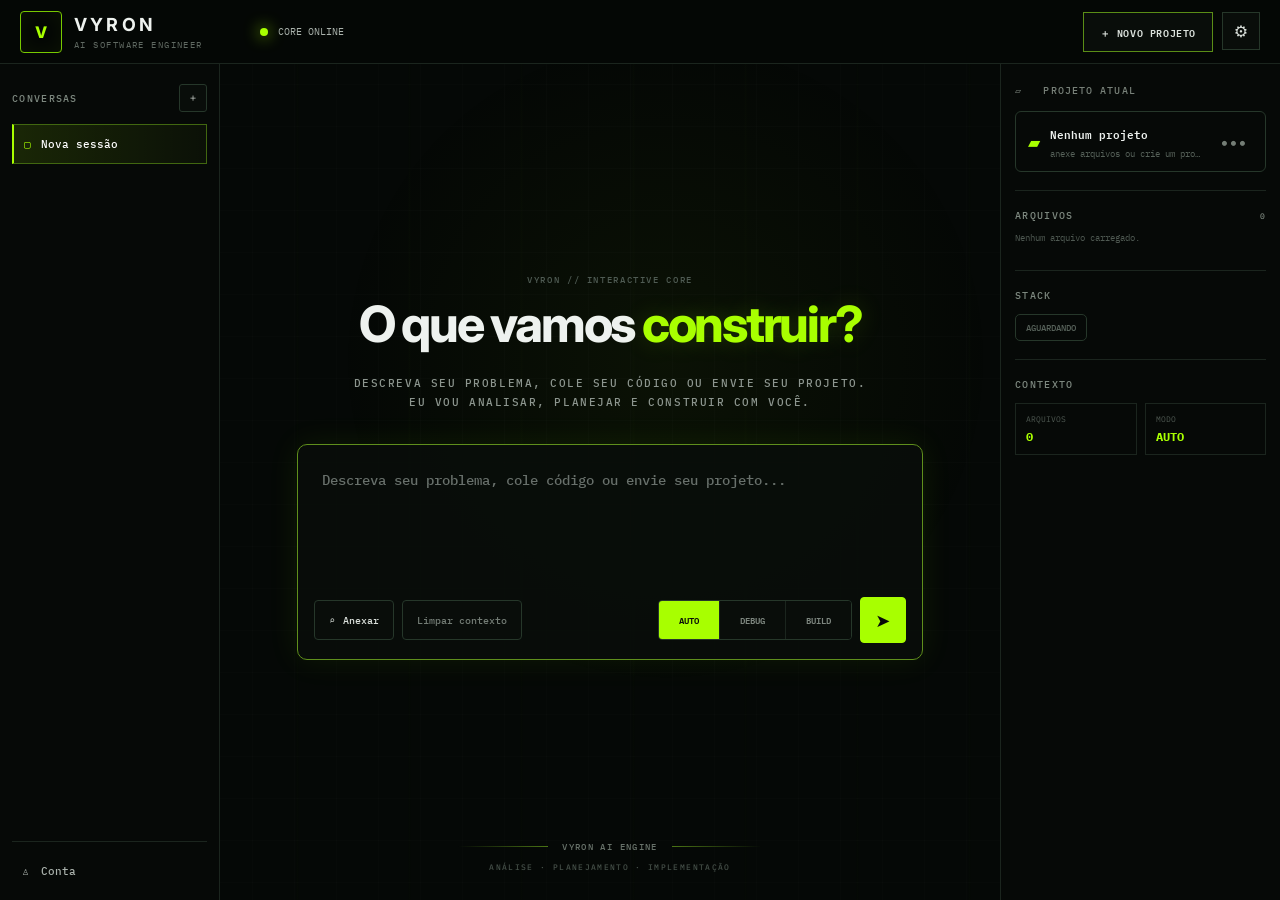
==== commit 2064dd4c: "Add files via upload" ====
--- a/index.html
+++ b/index.html
@@ -3,200 +3,146 @@
 <head>
   <meta charset="utf-8" />
   <meta name="viewport" content="width=device-width,initial-scale=1" />
-  <meta name="theme-color" content="#070908" />
-  <title>VYRON AI // Software Engineer</title>
-  <meta name="description" content="VYRON AI — workspace inteligente para programação, debugging, arquitetura e desenvolvimento web." />
+  <meta name="theme-color" content="#070a08" />
+  <title>VYRON — AI Software Engineer</title>
   <link rel="preconnect" href="https://fonts.googleapis.com">
   <link rel="preconnect" href="https://fonts.gstatic.com" crossorigin>
-  <link href="https://fonts.googleapis.com/css2?family=IBM+Plex+Mono:wght@400;500;600;700&family=Space+Grotesk:wght@500;600;700&display=swap" rel="stylesheet">
+  <link href="https://fonts.googleapis.com/css2?family=IBM+Plex+Mono:wght@400;500;600&family=Inter:wght@400;500;600;700;800&display=swap" rel="stylesheet">
   <link rel="stylesheet" href="assets/styles.css" />
 </head>
 <body>
-  <canvas id="matrix" aria-hidden="true"></canvas>
-  <div class="scanlines" aria-hidden="true"></div>
+  <div class="matrix" aria-hidden="true"></div>
 
-  <div class="boot" id="boot">
-    <div class="boot-core">
-      <div class="boot-logo"><span>V</span></div>
+  <header class="topbar">
+    <div class="brand">
+      <div class="brand-mark">V</div>
       <div>
-        <strong>VYRON AI</strong>
-        <small>SOFTWARE ENGINEER CORE</small>
+        <strong>VYRON</strong>
+        <span>AI SOFTWARE ENGINEER</span>
       </div>
-      <div class="boot-log" id="bootLog"></div>
-      <div class="boot-bar"><i id="bootBar"></i></div>
     </div>
-  </div>
+    <div class="core-status"><i></i><span>CORE ONLINE</span></div>
+    <div class="top-actions">
+      <button id="newProjectBtn" class="btn btn-outline">＋ NOVO PROJETO</button>
+      <button id="settingsBtn" class="icon-btn" aria-label="Configurações">⚙</button>
+    </div>
+  </header>
 
   <div class="app-shell">
-    <header class="topbar">
-      <button class="brand" data-view="chat" aria-label="Abrir chat">
-        <span class="brand-mark">V</span>
-        <span><b>VYRON</b><small>AI SOFTWARE ENGINEER</small></span>
-      </button>
-
-      <div class="system-pulse">
-        <span class="dot online"></span>
-        <span>CORE <b>ONLINE</b></span>
-        <span class="hide-mobile">MODE <b id="modeLabel">AUTO</b></span>
+    <aside class="sidebar conversations-panel">
+      <div class="panel-head">
+        <span>CONVERSAS</span>
+        <button id="newSessionMini" class="tiny-icon" aria-label="Nova sessão">＋</button>
       </div>
-
-      <div class="top-actions">
-        <button class="ghost" id="newChatBtn">+ NOVA SESSÃO</button>
-        <button class="icon-btn" id="settingsBtn" title="Configurações">⚙</button>
-      </div>
-    </header>
-
-    <aside class="sidebar">
-      <nav class="main-nav" aria-label="Navegação principal">
-        <button class="nav-item active" data-view="chat"><span>⌁</span><b>CHAT</b></button>
-        <button class="nav-item" data-view="projects"><span>▦</span><b>PROJETOS</b></button>
-        <button class="nav-item" data-view="knowledge"><span>◫</span><b>KNOWLEDGE</b></button>
-        <button class="nav-item" data-view="memory"><span>◇</span><b>MEMÓRIA</b></button>
-        <button class="nav-item" data-view="activity"><span>⌘</span><b>ATIVIDADE</b></button>
-      </nav>
-
-      <div class="sidebar-section">
-        <div class="section-label">SESSÕES</div>
-        <div id="sessionList" class="session-list"></div>
-      </div>
-
-      <div class="sidebar-bottom">
-        <div class="mini-status"><span>MODEL</span><b id="modelMini">DEMO CORE</b></div>
-        <div class="mini-status"><span>MEMORY</span><b id="memoryMini">LOCAL</b></div>
-        <button class="account-card" id="accountBtn"><span class="avatar">R</span><span><b>OPERADOR</b><small>LOCAL WORKSPACE</small></span></button>
+      <nav id="sessionList" class="session-list"></nav>
+      <div class="sidebar-footer">
+        <button class="account-row"><span class="user-icon">♙</span><span>Conta</span></button>
       </div>
     </aside>
 
     <main class="workspace">
-      <section class="view active" id="view-chat">
-        <div class="chat-layout">
-          <div class="chat-main">
-            <div class="chat-head">
-              <div>
-                <p class="eyebrow">VYRON // INTERACTIVE CORE</p>
-                <h1 id="chatTitle">O que vamos construir?</h1>
+      <section id="welcomeView" class="welcome-view">
+        <div class="hero-copy">
+          <div class="eyebrow">VYRON // INTERACTIVE CORE</div>
+          <h1>O que vamos <em>construir?</em></h1>
+          <p>Descreva seu problema, cole seu código ou envie seu projeto.<br>Eu vou analisar, planejar e construir com você.</p>
+        </div>
+
+        <div class="composer-wrap">
+          <div id="dropOverlay" class="drop-overlay">SOLTE O PROJETO AQUI</div>
+          <textarea id="promptInput" rows="5" placeholder="Descreva seu problema, cole código ou envie seu projeto..."></textarea>
+          <div class="composer-actions">
+            <div class="left-actions">
+              <label class="attach-btn">⌕ <span>Anexar</span><input id="fileInput" type="file" multiple hidden></label>
+              <button id="clearContextBtn" class="ghost-btn">Limpar contexto</button>
+            </div>
+            <div class="right-actions">
+              <div class="mode-switch" role="tablist" aria-label="Modo">
+                <button class="mode-btn active" data-mode="AUTO">AUTO</button>
+                <button class="mode-btn" data-mode="DEBUG">DEBUG</button>
+                <button class="mode-btn" data-mode="BUILD">BUILD</button>
               </div>
-              <div class="mode-switch" id="modeSwitch">
-                <button class="active" data-mode="AUTO">AUTO</button>
-                <button data-mode="CODE">CODE</button>
-                <button data-mode="DEBUG">DEBUG</button>
-                <button data-mode="BUILD">BUILD</button>
-                <button data-mode="ARCHITECT">ARCH</button>
-              </div>
-            </div>
-
-            <div class="messages" id="messages"></div>
-
-            <div class="suggestions" id="suggestions">
-              <button data-prompt="Analise este projeto e encontre possíveis bugs sem alterar o que já funciona."><b>ANALISAR PROJETO</b><small>Encontre bugs e dependências.</small></button>
-              <button data-prompt="Quero criar um site completo. Me ajude a definir a melhor arquitetura."><b>CRIAR SITE</b><small>Frontend, backend e banco.</small></button>
-              <button data-prompt="Tenho um erro no meu código. Quero encontrar a causa raiz e corrigir."><b>DEBUG</b><small>Diagnóstico antes da correção.</small></button>
-            </div>
-
-            <div class="composer-wrap">
-              <div class="attachment-row" id="attachmentRow"></div>
-              <div class="composer">
-                <button class="attach-btn" id="attachBtn" title="Adicionar arquivos">＋</button>
-                <textarea id="promptInput" rows="1" placeholder="Descreva um problema, cole código ou envie seu projeto..."></textarea>
-                <div class="composer-tools">
-                  <button class="tool-toggle active" id="webToggle" title="Pesquisa web">WEB</button>
-                  <button class="tool-toggle active" id="memoryToggle" title="Memória">MEM</button>
-                  <button class="send-btn" id="sendBtn" title="Enviar">↑</button>
-                </div>
-              </div>
-              <div class="composer-foot"><span>ENTER para enviar · SHIFT+ENTER nova linha</span><span id="contextMeter">CONTEXT 0%</span></div>
-              <input type="file" id="fileInput" multiple hidden accept=".zip,.js,.ts,.jsx,.tsx,.html,.css,.json,.md,.txt,.py,.php,.java,.c,.cpp,.cs,.go,.rs,.sql,.xml,.yml,.yaml" />
+              <button id="sendBtn" class="send-btn" aria-label="Enviar">➤</button>
             </div>
           </div>
+        </div>
 
-          <aside class="inspector" id="inspector">
-            <div class="inspector-head"><span>PROJECT CONTEXT</span><button id="collapseInspector">×</button></div>
-            <div class="drop-zone" id="dropZone">
-              <b>DROP PROJECT HERE</b>
-              <span>ZIP, JS, TS, HTML, CSS, PY, PHP, SQL...</span>
-            </div>
-            <div class="panel-block">
-              <div class="panel-title">FILES <span id="fileCount">0</span></div>
-              <div class="file-tree" id="fileTree"><div class="empty">Nenhum arquivo carregado.</div></div>
-            </div>
-            <div class="panel-block">
-              <div class="panel-title">DETECTED STACK</div>
-              <div class="chips" id="stackChips"><span>WAITING</span></div>
-            </div>
-            <div class="panel-block stats-grid">
-              <div><small>MEMORIES</small><b id="memoryCountSide">0</b></div>
-              <div><small>SOURCES</small><b id="sourceCountSide">0</b></div>
-              <div><small>SOLVED</small><b id="solvedCountSide">0</b></div>
-              <div><small>CONFIDENCE</small><b id="confidenceSide">—</b></div>
-            </div>
-          </aside>
+        <div class="engine-strip">
+          <div><span></span> VYRON AI ENGINE <span></span></div>
+          <small>ANÁLISE · PLANEJAMENTO · IMPLEMENTAÇÃO</small>
         </div>
       </section>
 
-      <section class="view dashboard-view" id="view-projects">
-        <div class="page-head"><p class="eyebrow">WORKSPACE</p><h2>Projetos</h2><p>Contextos independentes para cada código, stack e histórico de decisões.</p></div>
-        <div class="action-row"><button class="primary" id="createProjectBtn">+ NOVO PROJETO</button><button class="secondary" id="importProjectBtn">IMPORTAR ZIP</button></div>
-        <div class="card-grid" id="projectGrid"></div>
-      </section>
-
-      <section class="view dashboard-view" id="view-knowledge">
-        <div class="page-head"><p class="eyebrow">VYRON KNOWLEDGE ENGINE</p><h2>Conhecimento</h2><p>Base técnica recuperável por busca semântica. O backend poderá alimentar esta área com fontes permitidas e documentação oficial.</p></div>
-        <div class="knowledge-top">
-          <div class="metric-card"><small>DOCUMENTOS</small><b id="knowledgeDocs">0</b><span>indexados</span></div>
-          <div class="metric-card"><small>FONTES</small><b id="knowledgeSources">0</b><span>confiáveis</span></div>
-          <div class="metric-card"><small>VERIFICADAS</small><b id="knowledgeVerified">0</b><span>soluções</span></div>
-          <div class="metric-card"><small>QUEUE</small><b id="knowledgeQueue">3</b><span>tópicos</span></div>
-        </div>
-        <div class="two-col">
-          <div class="panel-card">
-            <div class="panel-card-head"><b>LEARNING QUEUE</b><span>AUTO DISCOVERY</span></div>
-            <div class="queue-list" id="learningQueue"></div>
-          </div>
-          <div class="panel-card">
-            <div class="panel-card-head"><b>SOURCE POLICY</b><span>SAFE INGESTION</span></div>
-            <div class="policy-list">
-              <div><span class="ok">●</span><b>Documentação oficial</b><small>prioridade máxima</small></div>
-              <div><span class="ok">●</span><b>Changelogs / RFCs</b><small>versionamento e padrões</small></div>
-              <div><span class="warn">●</span><b>Fontes comunitárias</b><small>exigem validação</small></div>
-              <div><span class="bad">●</span><b>Bloqueado / restrito</b><small>não ingerir</small></div>
+      <section id="chatView" class="chat-view hidden">
+        <div id="chatMessages" class="chat-messages"></div>
+        <div class="chat-composer">
+          <textarea id="chatInput" rows="2" placeholder="Continue a conversa..."></textarea>
+          <div class="chat-composer-bottom">
+            <label class="attach-btn compact">⌕ <span>Anexar</span><input id="chatFileInput" type="file" multiple hidden></label>
+            <div class="mode-switch compact-switch" role="tablist">
+              <button class="mode-btn active" data-mode="AUTO">AUTO</button>
+              <button class="mode-btn" data-mode="DEBUG">DEBUG</button>
+              <button class="mode-btn" data-mode="BUILD">BUILD</button>
             </div>
+            <button id="chatSendBtn" class="send-btn small">➤</button>
           </div>
         </div>
       </section>
+    </main>
 
-      <section class="view dashboard-view" id="view-memory">
-        <div class="page-head"><p class="eyebrow">LONG-TERM CONTEXT</p><h2>Memória</h2><p>Preferências, decisões e conhecimento por projeto. Nesta versão são salvos localmente no navegador.</p></div>
-        <div class="action-row"><button class="primary" id="addMemoryBtn">+ ADICIONAR MEMÓRIA</button><button class="secondary" id="clearMemoryBtn">LIMPAR LOCAIS</button></div>
-        <div class="memory-list" id="memoryList"></div>
+    <aside class="sidebar project-panel">
+      <section class="project-block">
+        <div class="project-title">▱ &nbsp; PROJETO ATUAL</div>
+        <div id="projectCard" class="project-card">
+          <div class="project-icon">▰</div>
+          <div class="project-info">
+            <strong id="projectName">Nenhum projeto</strong>
+            <small id="projectPath">anexe arquivos ou crie um projeto</small>
+          </div>
+          <button class="ellipsis">•••</button>
+        </div>
       </section>
 
-      <section class="view dashboard-view" id="view-activity">
-        <div class="page-head"><p class="eyebrow">SYSTEM TRACE</p><h2>Atividade</h2><p>Eventos do workspace e do motor de resolução.</p></div>
-        <div class="terminal-card"><div class="terminal-head"><span>VYRON://TRACE</span><button id="clearActivityBtn">CLEAR</button></div><div class="terminal-body" id="activityLog"></div></div>
+      <section class="project-block files-block">
+        <div class="section-title"><span>ARQUIVOS</span><small id="fileCount">0</small></div>
+        <div id="fileList" class="file-list"><p class="muted">Nenhum arquivo carregado.</p></div>
       </section>
-    </main>
+
+      <section class="project-block stack-block">
+        <div class="section-title"><span>STACK</span></div>
+        <div id="stackTags" class="stack-tags"><span class="tag muted-tag">AGUARDANDO</span></div>
+      </section>
+
+      <section class="project-block status-block">
+        <div class="section-title"><span>CONTEXTO</span></div>
+        <div class="mini-stats">
+          <div><small>ARQUIVOS</small><strong id="statFiles">0</strong></div>
+          <div><small>MODO</small><strong id="statMode">AUTO</strong></div>
+        </div>
+      </section>
+    </aside>
   </div>
 
-  <dialog class="modal" id="settingsModal">
-    <form method="dialog" class="modal-card">
-      <div class="modal-head"><div><p class="eyebrow">SYSTEM</p><h3>Configurações</h3></div><button value="cancel">×</button></div>
-      <label>Endpoint do backend<input id="apiEndpoint" placeholder="https://seu-backend.vercel.app/api/chat" /></label>
-      <label>Modelo / alias<input id="modelName" placeholder="VYRON CORE" /></label>
-      <label class="switch-row"><span><b>Pesquisa web</b><small>Permitir pesquisa atual quando suportada pelo backend.</small></span><input id="settingWeb" type="checkbox" checked /></label>
-      <label class="switch-row"><span><b>Memória</b><small>Usar contexto local ao montar solicitações.</small></span><input id="settingMemory" type="checkbox" checked /></label>
-      <p class="security-note">Não coloque chave de API aqui. Chaves devem permanecer no backend.</p>
-      <div class="modal-actions"><button value="cancel" class="secondary">CANCELAR</button><button value="default" class="primary" id="saveSettingsBtn">SALVAR</button></div>
-    </form>
-  </dialog>
+  <div id="projectModal" class="modal hidden" role="dialog" aria-modal="true">
+    <div class="modal-card">
+      <button class="modal-close" data-close="projectModal">×</button>
+      <span class="modal-kicker">NOVO PROJETO</span>
+      <h2>Criar workspace</h2>
+      <label>Nome do projeto<input id="newProjectName" type="text" placeholder="meu-projeto"></label>
+      <button id="createProjectBtn" class="btn btn-primary">CRIAR PROJETO</button>
+    </div>
+  </div>
 
-  <dialog class="modal" id="memoryModal">
-    <form method="dialog" class="modal-card small">
-      <div class="modal-head"><div><p class="eyebrow">MEMORY</p><h3>Nova memória</h3></div><button value="cancel">×</button></div>
-      <label>Título<input id="memoryTitleInput" placeholder="Ex.: Preferência de edição" /></label>
-      <label>Conteúdo<textarea id="memoryContentInput" rows="5" placeholder="Ex.: Preserve o design existente quando corrigir bugs."></textarea></label>
-      <div class="modal-actions"><button value="cancel" class="secondary">CANCELAR</button><button value="default" class="primary" id="saveMemoryBtn">SALVAR</button></div>
-    </form>
-  </dialog>
+  <div id="settingsModal" class="modal hidden" role="dialog" aria-modal="true">
+    <div class="modal-card settings-card">
+      <button class="modal-close" data-close="settingsModal">×</button>
+      <span class="modal-kicker">CONFIGURAÇÕES</span>
+      <h2>VYRON Core</h2>
+      <div class="setting-row"><div><strong>Backend</strong><small>Endpoint usado futuramente para conectar a IA real.</small></div><span class="status-pill">DEMO</span></div>
+      <div class="setting-row"><div><strong>Memória local</strong><small>Sessões e projeto ficam salvos neste navegador.</small></div><span class="status-pill green">ATIVA</span></div>
+      <button id="resetDataBtn" class="btn danger">RESETAR DADOS LOCAIS</button>
+    </div>
+  </div>
 
   <script src="assets/app.js"></script>
 </body>
--- a/assets/styles.css
+++ b/assets/styles.css
@@ -1,4 +1,6 @@
-:root{--bg:#060807;--panel:#0a0d0b;--panel2:#0d110e;--text:#e9eee9;--muted:#697269;--line:rgba(203,255,76,.12);--line2:rgba(255,255,255,.08);--accent:#b8ff00;--accent2:#d7ff75;--danger:#ff5d70;--amber:#ffc85c;--shadow:0 18px 80px rgba(0,0,0,.45)}
-*{box-sizing:border-box}html,body{margin:0;min-height:100%;background:var(--bg);color:var(--text);font-family:"IBM Plex Mono",monospace}body{overflow:hidden}button,input,textarea{font:inherit}.scanlines{position:fixed;inset:0;pointer-events:none;z-index:20;background:repeating-linear-gradient(to bottom,transparent 0,transparent 3px,rgba(255,255,255,.012) 4px)}#matrix{position:fixed;inset:0;z-index:0;opacity:.08;pointer-events:none}.app-shell{position:relative;z-index:2;height:100vh;display:grid;grid-template:64px 1fr/230px 1fr}.topbar{grid-column:1/3;display:flex;align-items:center;border-bottom:1px solid var(--line2);background:rgba(6,8,7,.88);backdrop-filter:blur(18px);padding:0 18px}.brand{width:212px;display:flex;align-items:center;gap:10px;border:0;background:none;color:var(--text);text-align:left;cursor:pointer}.brand-mark,.boot-logo{width:34px;height:34px;border:1px solid var(--accent);display:grid;place-items:center;color:var(--accent);font-weight:700;box-shadow:inset 0 0 20px rgba(184,255,0,.07),0 0 24px rgba(184,255,0,.06);clip-path:polygon(12% 0,100% 0,88% 100%,0 100%)}.brand b{font-family:"Space Grotesk",sans-serif;letter-spacing:.12em}.brand small{display:block;color:var(--muted);font-size:8px;letter-spacing:.12em;margin-top:1px}.system-pulse{display:flex;gap:15px;align-items:center;font-size:10px;color:var(--muted);margin-left:18px}.system-pulse b{color:var(--text);font-weight:500}.dot{width:6px;height:6px;border-radius:50%;background:var(--muted)}.dot.online{background:var(--accent);box-shadow:0 0 11px var(--accent)}.top-actions{margin-left:auto;display:flex;align-items:center;gap:8px}.ghost,.icon-btn,.secondary,.primary,.tool-toggle{border:1px solid var(--line2);background:#0b0e0c;color:var(--text);cursor:pointer}.ghost{padding:10px 13px;font-size:9px;letter-spacing:.08em}.icon-btn{width:36px;height:36px}.sidebar{border-right:1px solid var(--line2);background:rgba(7,9,8,.83);padding:14px 10px;display:flex;flex-direction:column;min-height:0}.main-nav{display:grid;gap:4px}.nav-item{width:100%;height:42px;border:0;background:transparent;color:var(--muted);display:flex;align-items:center;gap:12px;padding:0 12px;cursor:pointer;text-align:left}.nav-item span{font-size:18px;width:20px;color:#899189}.nav-item b{font-size:9px;letter-spacing:.11em}.nav-item:hover,.nav-item.active{background:rgba(184,255,0,.055);color:var(--text)}.nav-item.active{box-shadow:inset 2px 0 var(--accent)}.nav-item.active span{color:var(--accent)}.sidebar-section{margin-top:24px;min-height:0;display:flex;flex-direction:column;flex:1}.section-label,.eyebrow{font-size:8px;letter-spacing:.18em;color:var(--muted)}.section-label{padding:0 12px 8px}.session-list{display:grid;gap:2px;overflow:auto}.session-item{border:0;background:transparent;color:#9ba39b;padding:9px 12px;text-align:left;cursor:pointer;white-space:nowrap;overflow:hidden;text-overflow:ellipsis;font-size:9px}.session-item:hover{background:rgba(255,255,255,.025);color:var(--text)}.sidebar-bottom{border-top:1px solid var(--line2);padding-top:10px;display:grid;gap:8px}.mini-status{display:flex;justify-content:space-between;padding:0 7px;font-size:8px}.mini-status span{color:var(--muted)}.mini-status b{font-weight:500;color:#9da59d}.account-card{border:1px solid var(--line2);background:#090c0a;color:var(--text);padding:9px;display:flex;align-items:center;gap:9px;text-align:left;cursor:pointer}.avatar{width:27px;height:27px;border:1px solid rgba(184,255,0,.28);display:grid;place-items:center;color:var(--accent)}.account-card b{font-size:9px}.account-card small{display:block;font-size:7px;color:var(--muted);margin-top:2px}.workspace{min-width:0;min-height:0}.view{display:none;height:100%}.view.active{display:block}.chat-layout{height:100%;display:grid;grid-template-columns:minmax(0,1fr) 315px}.chat-main{min-width:0;display:flex;flex-direction:column;position:relative}.chat-head{height:86px;border-bottom:1px solid var(--line2);padding:17px 25px;display:flex;align-items:center;justify-content:space-between;background:rgba(7,9,8,.42)}.chat-head h1,.page-head h2{font-family:"Space Grotesk",sans-serif;margin:4px 0 0;font-size:22px;letter-spacing:-.02em}.mode-switch{display:flex;border:1px solid var(--line2);padding:3px;background:#080b09}.mode-switch button{border:0;background:transparent;color:var(--muted);font-size:8px;padding:7px 8px;cursor:pointer}.mode-switch button.active{background:var(--accent);color:#0a0c0a}.messages{flex:1;overflow:auto;padding:25px max(24px,calc((100% - 820px)/2));scrollbar-width:thin;scrollbar-color:#293025 transparent}.message{display:grid;grid-template-columns:34px 1fr;gap:12px;margin:0 0 22px}.message .role{width:34px;height:34px;border:1px solid var(--line2);display:grid;place-items:center;font-size:10px}.message.assistant .role{border-color:rgba(184,255,0,.3);color:var(--accent)}.message .bubble{padding-top:2px;line-height:1.72;font-size:12px;color:#cdd3cd}.message .bubble b{color:var(--text)}.message .bubble pre{white-space:pre-wrap;background:#080a09;border:1px solid var(--line2);padding:13px;overflow:auto;color:#cfe9b5}.message .meta{display:block;font-size:8px;color:var(--muted);margin-top:7px}.typing{display:inline-flex;gap:4px}.typing i{width:5px;height:5px;border-radius:50%;background:var(--accent);animation:blink 1s infinite}.typing i:nth-child(2){animation-delay:.15s}.typing i:nth-child(3){animation-delay:.3s}@keyframes blink{50%{opacity:.2;transform:translateY(-2px)}}.suggestions{display:grid;grid-template-columns:repeat(3,1fr);gap:8px;padding:0 max(24px,calc((100% - 820px)/2)) 12px}.suggestions button{border:1px solid var(--line2);background:rgba(10,13,11,.82);color:var(--text);padding:12px;text-align:left;cursor:pointer}.suggestions button:hover{border-color:rgba(184,255,0,.25)}.suggestions b{display:block;font-size:9px;color:var(--accent)}.suggestions small{display:block;color:var(--muted);font-size:8px;margin-top:5px;line-height:1.5}.composer-wrap{padding:0 max(24px,calc((100% - 820px)/2)) 16px}.attachment-row{display:flex;gap:6px;overflow:auto;padding-bottom:6px}.attachment-chip{border:1px solid var(--line2);padding:6px 8px;font-size:8px;color:#abb3ab;background:#090c0a}.composer{border:1px solid rgba(184,255,0,.16);background:#090c0a;display:flex;align-items:flex-end;padding:7px;box-shadow:0 0 45px rgba(184,255,0,.025)}.attach-btn{width:34px;height:34px;border:0;background:transparent;color:var(--muted);font-size:20px;cursor:pointer}.composer textarea{flex:1;resize:none;max-height:160px;min-height:34px;background:transparent;color:var(--text);border:0;outline:0;padding:8px 10px;line-height:1.45;font-size:11px}.composer-tools{display:flex;align-items:center;gap:4px}.tool-toggle{height:30px;font-size:7px;padding:0 7px;color:var(--muted)}.tool-toggle.active{border-color:rgba(184,255,0,.25);color:var(--accent)}.send-btn{width:34px;height:34px;border:0;background:var(--accent);color:#060806;font-size:18px;cursor:pointer}.composer-foot{display:flex;justify-content:space-between;color:#596159;font-size:7px;padding:5px 2px 0}.inspector{border-left:1px solid var(--line2);background:rgba(7,9,8,.74);overflow:auto}.inspector-head{height:42px;border-bottom:1px solid var(--line2);display:flex;align-items:center;justify-content:space-between;padding:0 14px;font-size:8px;letter-spacing:.15em;color:#9aa29a}.inspector-head button{border:0;background:none;color:var(--muted);cursor:pointer}.drop-zone{margin:12px;border:1px dashed rgba(184,255,0,.2);min-height:78px;display:grid;place-items:center;align-content:center;gap:6px;color:#93a085;cursor:pointer;background:rgba(184,255,0,.02)}.drop-zone.drag{background:rgba(184,255,0,.07);border-color:var(--accent)}.drop-zone b{font-size:9px;color:var(--accent)}.drop-zone span{font-size:7px;color:var(--muted)}.panel-block{border-top:1px solid var(--line2);padding:12px}.panel-title{font-size:8px;letter-spacing:.12em;color:#9ba39b;display:flex;justify-content:space-between;margin-bottom:9px}.file-tree{display:grid;gap:3px;max-height:190px;overflow:auto}.file-row{padding:6px 7px;background:#090c0a;border:1px solid rgba(255,255,255,.04);font-size:8px;color:#aab2aa;display:flex;justify-content:space-between;gap:8px}.file-row span:last-child{color:#525b52}.empty{font-size:8px;color:#505850;padding:8px 0}.chips{display:flex;flex-wrap:wrap;gap:5px}.chips span{border:1px solid var(--line2);padding:4px 6px;font-size:7px;color:#97a197}.stats-grid{display:grid;grid-template-columns:1fr 1fr;gap:8px}.stats-grid div{background:#090c0a;border:1px solid rgba(255,255,255,.04);padding:10px}.stats-grid small{display:block;color:var(--muted);font-size:7px}.stats-grid b{display:block;color:var(--accent);margin-top:4px;font-size:13px}.dashboard-view{overflow:auto;padding:40px max(30px,6vw)}.page-head{max-width:760px}.page-head h2{font-size:36px}.page-head p:last-child{color:#7b847b;font-size:11px;line-height:1.7}.action-row{display:flex;gap:8px;margin:25px 0}.primary,.secondary{padding:10px 13px;font-size:8px;letter-spacing:.08em}.primary{background:var(--accent);color:#071007;border-color:var(--accent)}.card-grid{display:grid;grid-template-columns:repeat(3,minmax(0,1fr));gap:12px}.project-card,.panel-card,.metric-card,.terminal-card{background:rgba(10,13,11,.78);border:1px solid var(--line2)}.project-card{padding:16px;min-height:150px;cursor:pointer}.project-card:hover{border-color:rgba(184,255,0,.22)}.project-card .project-type{font-size:7px;color:var(--accent);letter-spacing:.15em}.project-card h3{font:600 17px "Space Grotesk";margin:12px 0 7px}.project-card p{font-size:8px;color:var(--muted);line-height:1.6}.project-meta{display:flex;justify-content:space-between;margin-top:22px;font-size:7px;color:#626b62}.knowledge-top{display:grid;grid-template-columns:repeat(4,1fr);gap:10px;margin:28px 0}.metric-card{padding:16px}.metric-card small{color:var(--muted);font-size:7px}.metric-card b{display:block;font:600 27px "Space Grotesk";color:var(--accent);margin:6px 0}.metric-card span{font-size:8px;color:#747c74}.two-col{display:grid;grid-template-columns:1fr 1fr;gap:12px}.panel-card{padding:0}.panel-card-head{height:44px;border-bottom:1px solid var(--line2);display:flex;align-items:center;justify-content:space-between;padding:0 14px;font-size:8px}.panel-card-head span{color:var(--muted)}.queue-list,.policy-list{padding:8px}.queue-item,.policy-list>div{padding:11px 10px;border-bottom:1px solid rgba(255,255,255,.04);display:grid;grid-template-columns:auto 1fr auto;gap:9px;align-items:center}.queue-item span.num{color:var(--accent);font-size:9px}.queue-item b,.policy-list b{font-size:9px}.queue-item small,.policy-list small{font-size:7px;color:var(--muted)}.policy-list>div{grid-template-columns:auto 1fr auto}.ok{color:var(--accent)}.warn{color:var(--amber)}.bad{color:var(--danger)}.memory-list{display:grid;gap:8px;max-width:900px}.memory-item{border:1px solid var(--line2);background:#0a0d0b;padding:14px;display:grid;grid-template-columns:1fr auto;gap:12px}.memory-item h4{margin:0 0 6px;font-size:10px}.memory-item p{margin:0;color:#828b82;font-size:9px;line-height:1.6}.memory-item button{border:0;background:none;color:var(--danger);cursor:pointer}.terminal-card{max-width:980px}.terminal-head{height:42px;border-bottom:1px solid var(--line2);display:flex;align-items:center;justify-content:space-between;padding:0 13px;font-size:8px;color:#9ca49c}.terminal-head button{border:0;background:none;color:var(--muted);font-size:8px;cursor:pointer}.terminal-body{padding:14px;min-height:420px;font-size:9px;line-height:1.7;color:#8e998e}.log-line span{color:#515951}.log-line b{font-weight:500;color:#aeb7ae}.log-line .good{color:var(--accent)}.modal{border:0;background:transparent;padding:0}.modal::backdrop{background:rgba(0,0,0,.74);backdrop-filter:blur(3px)}.modal-card{width:min(580px,92vw);background:#090c0a;border:1px solid rgba(184,255,0,.18);color:var(--text);padding:18px;box-shadow:var(--shadow)}.modal-card.small{width:min(500px,92vw)}.modal-head{display:flex;justify-content:space-between;align-items:flex-start;border-bottom:1px solid var(--line2);padding-bottom:13px;margin-bottom:15px}.modal-head h3{font:600 22px "Space Grotesk";margin:5px 0 0}.modal-head button{background:none;border:0;color:var(--muted);font-size:22px;cursor:pointer}.modal-card label{display:block;font-size:8px;color:#8f978f;margin:12px 0}.modal-card input,.modal-card textarea{width:100%;margin-top:7px;border:1px solid var(--line2);background:#060806;color:var(--text);padding:10px;outline:0}.modal-card input:focus,.modal-card textarea:focus{border-color:rgba(184,255,0,.25)}.switch-row{display:flex!important;align-items:center;justify-content:space-between;gap:14px;border-top:1px solid rgba(255,255,255,.04);padding-top:12px}.switch-row b{display:block;color:var(--text);font-size:9px}.switch-row small{display:block;margin-top:4px;color:var(--muted);font-size:7px}.switch-row input{width:auto;margin:0}.security-note{border:1px solid rgba(255,200,92,.16);background:rgba(255,200,92,.04);color:#a79062;padding:10px;font-size:8px;line-height:1.5}.modal-actions{display:flex;justify-content:flex-end;gap:8px;margin-top:16px}.boot{position:fixed;inset:0;z-index:999;background:#020403;display:grid;place-items:center;transition:.6s opacity,.6s visibility}.boot.hidden{opacity:0;visibility:hidden}.boot-core{width:min(480px,84vw)}.boot-core>.boot-logo{width:50px;height:50px;font-size:20px;margin-bottom:14px}.boot-core strong{display:block;font:700 23px "Space Grotesk";letter-spacing:.08em}.boot-core small{color:#536053;font-size:8px;letter-spacing:.16em}.boot-log{height:90px;margin-top:22px;font-size:8px;line-height:1.65;color:#657265}.boot-log b{color:var(--accent);font-weight:500}.boot-bar{height:2px;background:#111811;margin-top:10px;overflow:hidden}.boot-bar i{display:block;width:0;height:100%;background:var(--accent);box-shadow:0 0 13px var(--accent);transition:.22s width}
-@media(max-width:1000px){.app-shell{grid-template-columns:68px 1fr}.brand{width:auto}.brand span:last-child,.nav-item b,.section-label,.sidebar-section,.mini-status,.account-card span:last-child{display:none}.sidebar{padding:12px 8px}.nav-item{justify-content:center;padding:0}.sidebar-bottom{margin-top:auto}.account-card{justify-content:center;padding:7px}.chat-layout{grid-template-columns:1fr}.inspector{display:none}.card-grid{grid-template-columns:repeat(2,1fr)}}
-@media(max-width:700px){body{overflow:auto}.app-shell{height:auto;min-height:100vh;grid-template:58px 1fr/1fr}.topbar{grid-column:1;padding:0 10px}.sidebar{position:fixed;left:0;right:0;bottom:0;height:56px;z-index:30;border:0;border-top:1px solid var(--line2);display:block;padding:4px;background:#070908}.main-nav{grid-template-columns:repeat(5,1fr)}.nav-item{height:47px}.sidebar-bottom{display:none}.workspace{padding-bottom:56px;min-height:calc(100vh - 58px)}.view,.chat-layout,.chat-main{min-height:calc(100vh - 114px);height:auto}.chat-head{height:auto;align-items:flex-start;gap:14px;flex-direction:column;padding:15px}.mode-switch{width:100%;overflow:auto}.mode-switch button{flex:1}.messages{min-height:360px;padding:18px 15px}.suggestions{grid-template-columns:1fr;padding:0 15px 10px}.composer-wrap{padding:0 10px 12px;position:sticky;bottom:56px;background:linear-gradient(transparent,#060807 20%)}.composer-foot{display:none}.hide-mobile,.ghost{display:none}.dashboard-view{padding:25px 15px}.page-head h2{font-size:28px}.card-grid,.knowledge-top,.two-col{grid-template-columns:1fr}.top-actions{gap:5px}}
+:root{--bg:#050806;--panel:#090d0a;--panel2:#0d120f;--line:#1b251e;--line2:#26372a;--text:#eef2ef;--muted:#78817b;--green:#a8ff00;--green2:#77c900;--shadow:0 0 32px rgba(140,255,0,.08);--mono:"IBM Plex Mono",monospace;--sans:Inter,system-ui,sans-serif}
+*{box-sizing:border-box}html,body{height:100%;margin:0;background:var(--bg);color:var(--text);font-family:var(--sans);overflow:hidden}button,input,textarea{font:inherit}.hidden{display:none!important}
+body:before{content:"";position:fixed;inset:0;background:radial-gradient(circle at 52% 40%,rgba(86,136,0,.08),transparent 38%),linear-gradient(rgba(255,255,255,.012) 1px,transparent 1px),linear-gradient(90deg,rgba(255,255,255,.012) 1px,transparent 1px);background-size:auto,42px 42px,42px 42px;pointer-events:none}.matrix{position:fixed;inset:64px 280px 0 220px;opacity:.17;pointer-events:none;background-image:repeating-linear-gradient(90deg,transparent 0 76px,rgba(125,255,0,.06) 77px 78px,transparent 79px 112px)}
+.topbar{height:64px;border-bottom:1px solid var(--line);display:flex;align-items:center;padding:0 20px;background:rgba(5,8,6,.95);position:relative;z-index:5}.brand{display:flex;gap:12px;align-items:center;min-width:240px}.brand-mark{width:42px;height:42px;border:1px solid var(--green2);display:grid;place-items:center;border-radius:4px;color:var(--green);font-weight:800;box-shadow:inset 0 0 20px rgba(168,255,0,.05)}.brand strong{display:block;letter-spacing:.18em;font-size:18px}.brand span{display:block;font-family:var(--mono);font-size:9px;color:#606962;letter-spacing:.16em;margin-top:4px}.core-status{font-family:var(--mono);font-size:10px;display:flex;align-items:center;gap:10px;color:#aab2ac}.core-status i{width:8px;height:8px;background:var(--green);border-radius:50%;box-shadow:0 0 16px var(--green)}.top-actions{margin-left:auto;display:flex;gap:9px}.btn,.icon-btn,.tiny-icon,.ghost-btn,.attach-btn,.mode-btn,.send-btn{border:1px solid var(--line2);background:#090d0a;color:#dbe1dc;cursor:pointer}.btn{padding:10px 16px;font:600 10px var(--mono);letter-spacing:.06em}.btn-outline{border-color:#5a8d16}.btn-primary{background:var(--green);color:#0a0d09;border-color:var(--green);font-weight:800}.icon-btn{width:38px;height:38px}.tiny-icon{width:28px;height:28px;border-radius:3px}.app-shell{height:calc(100vh - 64px);display:grid;grid-template-columns:220px minmax(0,1fr) 280px;position:relative;z-index:2}.sidebar{background:rgba(7,10,8,.94);border-color:var(--line);overflow:auto}.conversations-panel{border-right:1px solid var(--line);display:flex;flex-direction:column;padding:20px 12px 12px}.project-panel{border-left:1px solid var(--line);padding:20px 14px}.panel-head,.section-title{display:flex;justify-content:space-between;align-items:center;color:#7d887f;font:500 10px var(--mono);letter-spacing:.13em}.session-list{margin-top:12px;display:flex;flex-direction:column;gap:4px}.session-item{display:flex;gap:10px;align-items:center;width:100%;padding:12px 10px;border:1px solid transparent;background:transparent;color:#a8b0aa;text-align:left;font:500 11px var(--mono);cursor:pointer}.session-item.active{color:white;background:linear-gradient(90deg,rgba(168,255,0,.12),rgba(168,255,0,.03));border-color:#416710;border-left:2px solid var(--green)}.session-item .bubble{color:var(--green)}.sidebar-footer{margin-top:auto;border-top:1px solid var(--line);padding-top:12px}.account-row{width:100%;background:none;border:0;color:#a9b1ab;display:flex;align-items:center;gap:12px;padding:10px;font:500 11px var(--mono);cursor:pointer}.workspace{position:relative;min-width:0;overflow:hidden}.welcome-view{height:100%;display:flex;flex-direction:column;align-items:center;justify-content:center;padding:40px 50px 70px;position:relative}.hero-copy{text-align:center;margin-bottom:32px}.eyebrow{font:500 9px var(--mono);letter-spacing:.18em;color:#4f5b53;margin-bottom:14px}.hero-copy h1{font-size:50px;line-height:1.02;margin:0;font-weight:750;letter-spacing:-.045em}.hero-copy h1 em{font-style:normal;color:var(--green);text-shadow:0 0 24px rgba(168,255,0,.18)}.hero-copy p{font:500 11px/1.75 var(--mono);text-transform:uppercase;letter-spacing:.14em;color:#8d968f;margin:24px 0 0}.composer-wrap{width:min(880px,92%);border:1px solid #5f8f1c;border-radius:10px;background:rgba(9,14,10,.9);box-shadow:var(--shadow);position:relative;overflow:hidden}.composer-wrap textarea,.chat-composer textarea{width:100%;resize:none;border:0;outline:0;background:transparent;color:#ecf1ed;padding:24px 24px 12px;font:500 14px/1.6 var(--mono);min-height:126px}.composer-wrap textarea::placeholder,.chat-composer textarea::placeholder{color:#68706b}.composer-actions{display:flex;justify-content:space-between;align-items:center;padding:0 16px 16px}.left-actions,.right-actions{display:flex;gap:8px;align-items:center}.attach-btn,.ghost-btn{height:40px;padding:0 14px;border-radius:4px;display:flex;align-items:center;gap:8px;font:500 10px var(--mono)}.ghost-btn{color:#737c75}.mode-switch{display:flex;border:1px solid var(--line2);border-radius:4px;overflow:hidden}.mode-btn{height:38px;padding:0 20px;border:0;border-right:1px solid var(--line);font:600 9px var(--mono);color:#7d867f}.mode-btn:last-child{border-right:0}.mode-btn.active{background:var(--green);color:#0a0d09}.send-btn{width:46px;height:46px;border-radius:4px;background:var(--green);color:#080b08;border-color:var(--green);font-size:18px;font-weight:800}.drop-overlay{position:absolute;inset:0;background:rgba(8,14,9,.96);border:1px dashed var(--green);display:none;place-items:center;color:var(--green);font:700 13px var(--mono);letter-spacing:.12em;z-index:4}.composer-wrap.dragging .drop-overlay{display:grid}.engine-strip{position:absolute;bottom:28px;text-align:center;font:500 9px var(--mono);letter-spacing:.15em;color:#68726a}.engine-strip div{display:flex;align-items:center;justify-content:center;gap:14px}.engine-strip div span{width:90px;height:1px;background:linear-gradient(90deg,transparent,#4b7415)}.engine-strip div span:last-child{background:linear-gradient(90deg,#4b7415,transparent)}.engine-strip small{display:block;font-size:8px;margin-top:10px;color:#465049}.project-block{padding-bottom:18px;margin-bottom:18px;border-bottom:1px solid var(--line)}.project-block:last-child{border-bottom:0}.project-title{font:500 10px var(--mono);letter-spacing:.11em;color:#778078;margin-bottom:14px}.project-card{border:1px solid var(--line2);border-radius:6px;padding:12px;display:flex;gap:10px;align-items:center}.project-icon{color:var(--green)}.project-info{min-width:0;flex:1}.project-info strong,.project-info small{display:block;white-space:nowrap;overflow:hidden;text-overflow:ellipsis}.project-info strong{font:600 11px var(--mono)}.project-info small{font:400 9px var(--mono);color:#566159;margin-top:5px}.ellipsis{background:none;border:0;color:#737d75}.file-list{margin-top:10px}.file-row{display:flex;align-items:center;gap:9px;padding:7px 5px;font:500 10px var(--mono);color:#b0b8b2}.file-row .ficon{color:var(--green);width:14px}.muted{color:#4f5952;font:400 9px var(--mono)}.stack-tags{display:flex;gap:6px;flex-wrap:wrap;margin-top:12px}.tag{border:1px solid var(--line2);border-radius:5px;padding:7px 10px;font:500 9px var(--mono);color:#9fa9a2}.muted-tag{color:#566159}.mini-stats{display:grid;grid-template-columns:1fr 1fr;gap:8px;margin-top:12px}.mini-stats div{border:1px solid var(--line);padding:10px}.mini-stats small,.mini-stats strong{display:block;font-family:var(--mono)}.mini-stats small{font-size:8px;color:#4f5952}.mini-stats strong{font-size:12px;color:var(--green);margin-top:5px}.chat-view{height:100%;display:flex;flex-direction:column}.chat-messages{flex:1;overflow:auto;padding:34px clamp(20px,6vw,100px) 22px}.message{max-width:850px;margin:0 auto 22px}.message .meta{font:600 9px var(--mono);letter-spacing:.1em;color:#657168;margin-bottom:8px}.message .bubble-text{border:1px solid var(--line);background:rgba(9,13,10,.8);padding:16px 18px;border-radius:8px;font:400 13px/1.65 var(--mono);white-space:pre-wrap}.message.user .bubble-text{border-color:#3a5c15}.message.ai .meta{color:var(--green)}.chat-composer{margin:0 clamp(18px,5vw,70px) 24px;border:1px solid #476817;border-radius:8px;background:#090d0a}.chat-composer textarea{min-height:70px;padding:16px}.chat-composer-bottom{display:flex;align-items:center;gap:8px;padding:0 10px 10px}.compact{height:34px}.compact-switch{margin-left:auto}.compact-switch .mode-btn{height:32px;padding:0 13px}.send-btn.small{width:36px;height:36px}.modal{position:fixed;inset:0;z-index:30;background:rgba(0,0,0,.7);backdrop-filter:blur(8px);display:grid;place-items:center}.modal-card{width:min(430px,92vw);background:#0a0e0b;border:1px solid #385512;padding:28px;box-shadow:0 0 60px rgba(100,170,0,.08);position:relative}.modal-close{position:absolute;right:14px;top:10px;background:none;border:0;color:#859087;font-size:26px;cursor:pointer}.modal-kicker{font:600 9px var(--mono);letter-spacing:.14em;color:var(--green)}.modal-card h2{margin:8px 0 22px}.modal-card label{display:block;font:500 10px var(--mono);color:#89938c}.modal-card input{width:100%;margin-top:8px;margin-bottom:16px;background:#060906;border:1px solid var(--line2);padding:12px;color:white;outline:0}.settings-card{width:min(520px,92vw)}.setting-row{display:flex;justify-content:space-between;gap:20px;padding:14px 0;border-bottom:1px solid var(--line)}.setting-row strong,.setting-row small{display:block}.setting-row strong{font-size:13px}.setting-row small{margin-top:5px;color:#677169;font:400 9px/1.5 var(--mono)}.status-pill{align-self:center;border:1px solid #5b4421;color:#d8a95e;padding:5px 7px;font:600 8px var(--mono)}.status-pill.green{border-color:#426912;color:var(--green)}.danger{margin-top:20px;border-color:#713535;color:#e28a8a}
+@media(max-width:1050px){.app-shell{grid-template-columns:190px minmax(0,1fr)}.project-panel{display:none}.matrix{right:0;left:190px}.hero-copy h1{font-size:42px}}
+@media(max-width:720px){html,body{overflow:auto}.topbar{height:58px;padding:0 12px}.brand{min-width:0}.brand span,.core-status{display:none}.brand-mark{width:36px;height:36px}.btn-outline{font-size:8px;padding:9px}.app-shell{height:calc(100vh - 58px);display:block}.conversations-panel{position:fixed;left:-260px;top:58px;bottom:0;width:240px;z-index:20;transition:.2s}.workspace{height:100%}.welcome-view{padding:30px 16px 80px}.hero-copy h1{font-size:36px}.hero-copy p{font-size:9px}.composer-wrap{width:100%}.composer-actions{align-items:flex-end}.left-actions .ghost-btn{display:none}.mode-btn{padding:0 10px}.engine-strip{bottom:18px}.chat-messages{padding:22px 14px}.chat-composer{margin:0 10px 12px}}
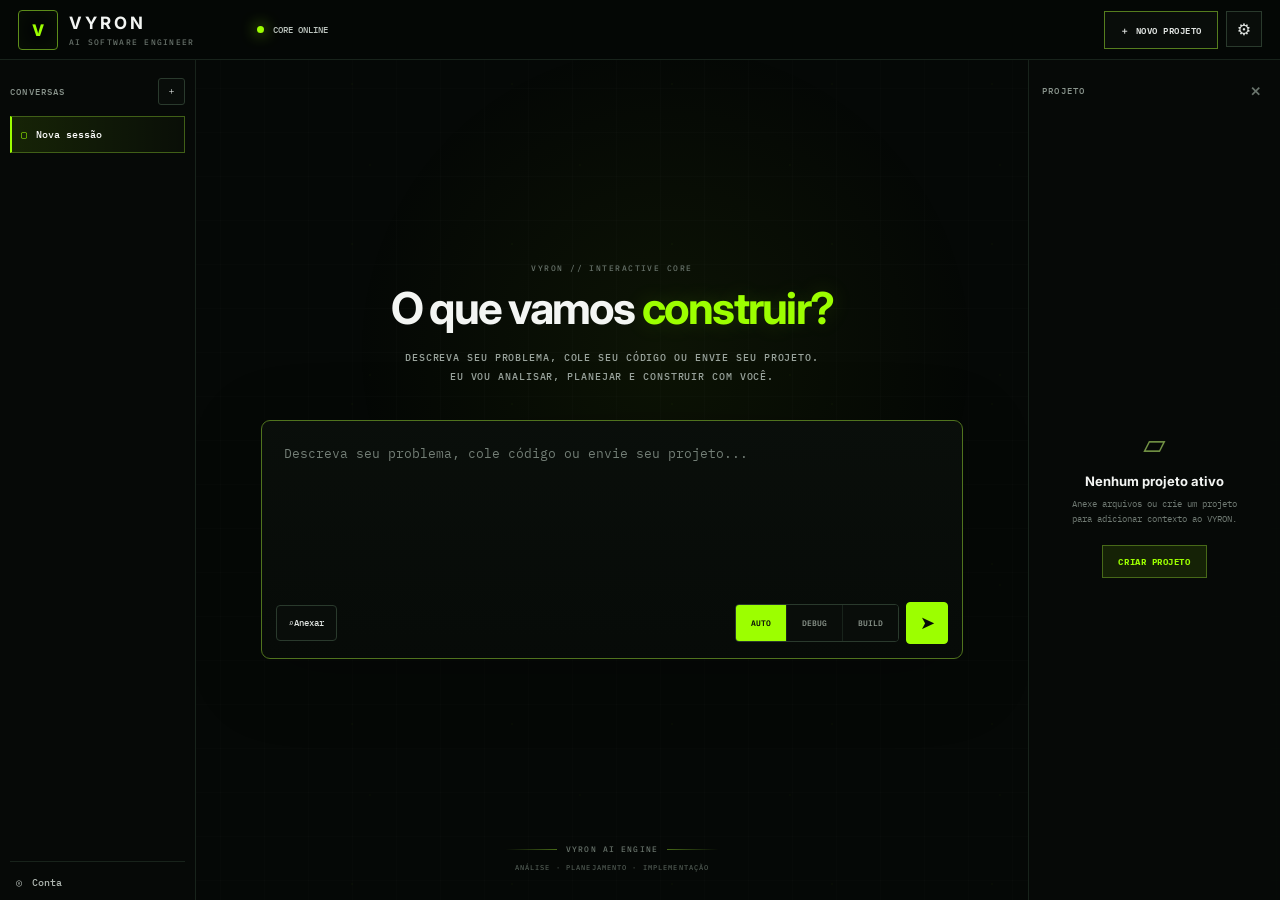
==== commit df280f5c: "Add files via upload" ====
--- a/index.html
+++ b/index.html
@@ -3,7 +3,7 @@
 <head>
   <meta charset="utf-8" />
   <meta name="viewport" content="width=device-width,initial-scale=1" />
-  <meta name="theme-color" content="#070a08" />
+  <meta name="theme-color" content="#060806" />
   <title>VYRON — AI Software Engineer</title>
   <link rel="preconnect" href="https://fonts.googleapis.com">
   <link rel="preconnect" href="https://fonts.gstatic.com" crossorigin>
@@ -11,24 +11,31 @@
   <link rel="stylesheet" href="assets/styles.css" />
 </head>
 <body>
-  <div class="matrix" aria-hidden="true"></div>
+  <div class="ambient-grid" aria-hidden="true"></div>
 
   <header class="topbar">
     <div class="brand">
       <div class="brand-mark">V</div>
-      <div>
+      <div class="brand-copy">
         <strong>VYRON</strong>
         <span>AI SOFTWARE ENGINEER</span>
       </div>
     </div>
+
     <div class="core-status"><i></i><span>CORE ONLINE</span></div>
+
+    <div class="active-project-chip hidden" id="activeProjectChip">
+      <span class="project-dot"></span><span id="activeProjectChipName">projeto</span>
+    </div>
+
     <div class="top-actions">
+      <button id="toggleProjectPanelBtn" class="icon-btn project-toggle" aria-label="Mostrar ou ocultar painel do projeto" title="Painel do projeto">▤</button>
       <button id="newProjectBtn" class="btn btn-outline">＋ NOVO PROJETO</button>
       <button id="settingsBtn" class="icon-btn" aria-label="Configurações">⚙</button>
     </div>
   </header>
 
-  <div class="app-shell">
+  <div class="app-shell" id="appShell">
     <aside class="sidebar conversations-panel">
       <div class="panel-head">
         <span>CONVERSAS</span>
@@ -36,7 +43,7 @@
       </div>
       <nav id="sessionList" class="session-list"></nav>
       <div class="sidebar-footer">
-        <button class="account-row"><span class="user-icon">♙</span><span>Conta</span></button>
+        <button class="account-row"><span class="user-icon">◎</span><span>Conta</span></button>
       </div>
     </aside>
 
@@ -48,13 +55,13 @@
           <p>Descreva seu problema, cole seu código ou envie seu projeto.<br>Eu vou analisar, planejar e construir com você.</p>
         </div>
 
-        <div class="composer-wrap">
+        <div class="composer-wrap" id="homeComposer">
           <div id="dropOverlay" class="drop-overlay">SOLTE O PROJETO AQUI</div>
-          <textarea id="promptInput" rows="5" placeholder="Descreva seu problema, cole código ou envie seu projeto..."></textarea>
+          <textarea id="promptInput" rows="6" placeholder="Descreva seu problema, cole código ou envie seu projeto..."></textarea>
           <div class="composer-actions">
             <div class="left-actions">
               <label class="attach-btn">⌕ <span>Anexar</span><input id="fileInput" type="file" multiple hidden></label>
-              <button id="clearContextBtn" class="ghost-btn">Limpar contexto</button>
+              <button id="clearContextBtn" class="icon-action hidden" aria-label="Limpar contexto" title="Limpar arquivos do contexto">⌫</button>
             </div>
             <div class="right-actions">
               <div class="mode-switch" role="tablist" aria-label="Modo">
@@ -67,6 +74,8 @@
           </div>
         </div>
 
+        <div id="homeContextHint" class="context-hint hidden"></div>
+
         <div class="engine-strip">
           <div><span></span> VYRON AI ENGINE <span></span></div>
           <small>ANÁLISE · PLANEJAMENTO · IMPLEMENTAÇÃO</small>
@@ -74,52 +83,64 @@
       </section>
 
       <section id="chatView" class="chat-view hidden">
+        <div class="chat-header">
+          <div>
+            <span class="chat-kicker">VYRON // SESSION</span>
+            <h2 id="chatSessionTitle">Nova sessão</h2>
+          </div>
+          <div id="chatContextBadge" class="chat-context-badge hidden"></div>
+        </div>
         <div id="chatMessages" class="chat-messages"></div>
         <div class="chat-composer">
           <textarea id="chatInput" rows="2" placeholder="Continue a conversa..."></textarea>
           <div class="chat-composer-bottom">
             <label class="attach-btn compact">⌕ <span>Anexar</span><input id="chatFileInput" type="file" multiple hidden></label>
-            <div class="mode-switch compact-switch" role="tablist">
+            <div class="mode-switch compact-switch" role="tablist" aria-label="Modo da conversa">
               <button class="mode-btn active" data-mode="AUTO">AUTO</button>
               <button class="mode-btn" data-mode="DEBUG">DEBUG</button>
               <button class="mode-btn" data-mode="BUILD">BUILD</button>
             </div>
-            <button id="chatSendBtn" class="send-btn small">➤</button>
+            <button id="chatSendBtn" class="send-btn small" aria-label="Enviar">➤</button>
           </div>
         </div>
       </section>
     </main>
 
-    <aside class="sidebar project-panel">
-      <section class="project-block">
-        <div class="project-title">▱ &nbsp; PROJETO ATUAL</div>
-        <div id="projectCard" class="project-card">
-          <div class="project-icon">▰</div>
-          <div class="project-info">
-            <strong id="projectName">Nenhum projeto</strong>
-            <small id="projectPath">anexe arquivos ou crie um projeto</small>
+    <aside class="sidebar project-panel" id="projectPanel">
+      <div class="project-panel-head">
+        <span>PROJETO</span>
+        <button id="closeProjectPanelBtn" class="panel-close" aria-label="Fechar painel">×</button>
+      </div>
+
+      <div id="emptyProjectState" class="empty-project-state">
+        <div class="empty-icon">▱</div>
+        <strong>Nenhum projeto ativo</strong>
+        <p>Anexe arquivos ou crie um projeto para adicionar contexto ao VYRON.</p>
+        <button id="emptyCreateProjectBtn" class="btn btn-primary soft">CRIAR PROJETO</button>
+      </div>
+
+      <div id="projectContent" class="hidden">
+        <section class="project-block">
+          <div id="projectCard" class="project-card">
+            <div class="project-icon">▰</div>
+            <div class="project-info">
+              <strong id="projectName">Projeto</strong>
+              <small id="projectPath">~/workspace/projeto</small>
+            </div>
+            <button class="ellipsis" aria-label="Opções">•••</button>
           </div>
-          <button class="ellipsis">•••</button>
-        </div>
-      </section>
+        </section>
 
-      <section class="project-block files-block">
-        <div class="section-title"><span>ARQUIVOS</span><small id="fileCount">0</small></div>
-        <div id="fileList" class="file-list"><p class="muted">Nenhum arquivo carregado.</p></div>
-      </section>
+        <section class="project-block files-block">
+          <div class="section-title"><span>ARQUIVOS</span><small id="fileCount">0</small></div>
+          <div id="fileList" class="file-list"></div>
+        </section>
 
-      <section class="project-block stack-block">
-        <div class="section-title"><span>STACK</span></div>
-        <div id="stackTags" class="stack-tags"><span class="tag muted-tag">AGUARDANDO</span></div>
-      </section>
-
-      <section class="project-block status-block">
-        <div class="section-title"><span>CONTEXTO</span></div>
-        <div class="mini-stats">
-          <div><small>ARQUIVOS</small><strong id="statFiles">0</strong></div>
-          <div><small>MODO</small><strong id="statMode">AUTO</strong></div>
-        </div>
-      </section>
+        <section class="project-block stack-block">
+          <div class="section-title"><span>STACK</span></div>
+          <div id="stackTags" class="stack-tags"></div>
+        </section>
+      </div>
     </aside>
   </div>
 
@@ -138,8 +159,9 @@
       <button class="modal-close" data-close="settingsModal">×</button>
       <span class="modal-kicker">CONFIGURAÇÕES</span>
       <h2>VYRON Core</h2>
-      <div class="setting-row"><div><strong>Backend</strong><small>Endpoint usado futuramente para conectar a IA real.</small></div><span class="status-pill">DEMO</span></div>
-      <div class="setting-row"><div><strong>Memória local</strong><small>Sessões e projeto ficam salvos neste navegador.</small></div><span class="status-pill green">ATIVA</span></div>
+      <div class="setting-row"><div><strong>Backend</strong><small>Interface pronta para conexão com o endpoint real da IA.</small></div><span class="status-pill">DEMO</span></div>
+      <div class="setting-row"><div><strong>Memória local</strong><small>Sessões e contexto ficam salvos neste navegador.</small></div><span class="status-pill green">ATIVA</span></div>
+      <div class="setting-row"><div><strong>Modo padrão</strong><small>O VYRON decide entre análise, debug e construção.</small></div><span class="status-pill green">AUTO</span></div>
       <button id="resetDataBtn" class="btn danger">RESETAR DADOS LOCAIS</button>
     </div>
   </div>
--- a/assets/styles.css
+++ b/assets/styles.css
@@ -1,6 +1,12 @@
-:root{--bg:#050806;--panel:#090d0a;--panel2:#0d120f;--line:#1b251e;--line2:#26372a;--text:#eef2ef;--muted:#78817b;--green:#a8ff00;--green2:#77c900;--shadow:0 0 32px rgba(140,255,0,.08);--mono:"IBM Plex Mono",monospace;--sans:Inter,system-ui,sans-serif}
+:root{
+  --bg:#050806;--panel:#080c09;--panel2:#0b100c;--line:#18231b;--line2:#2a3a2d;
+  --text:#f3f5f3;--muted:#96a097;--muted2:#68736b;--green:#9cff00;--green2:#6db700;
+  --mono:"IBM Plex Mono",monospace;--sans:Inter,system-ui,sans-serif;
+}
 *{box-sizing:border-box}html,body{height:100%;margin:0;background:var(--bg);color:var(--text);font-family:var(--sans);overflow:hidden}button,input,textarea{font:inherit}.hidden{display:none!important}
-body:before{content:"";position:fixed;inset:0;background:radial-gradient(circle at 52% 40%,rgba(86,136,0,.08),transparent 38%),linear-gradient(rgba(255,255,255,.012) 1px,transparent 1px),linear-gradient(90deg,rgba(255,255,255,.012) 1px,transparent 1px);background-size:auto,42px 42px,42px 42px;pointer-events:none}.matrix{position:fixed;inset:64px 280px 0 220px;opacity:.17;pointer-events:none;background-image:repeating-linear-gradient(90deg,transparent 0 76px,rgba(125,255,0,.06) 77px 78px,transparent 79px 112px)}
-.topbar{height:64px;border-bottom:1px solid var(--line);display:flex;align-items:center;padding:0 20px;background:rgba(5,8,6,.95);position:relative;z-index:5}.brand{display:flex;gap:12px;align-items:center;min-width:240px}.brand-mark{width:42px;height:42px;border:1px solid var(--green2);display:grid;place-items:center;border-radius:4px;color:var(--green);font-weight:800;box-shadow:inset 0 0 20px rgba(168,255,0,.05)}.brand strong{display:block;letter-spacing:.18em;font-size:18px}.brand span{display:block;font-family:var(--mono);font-size:9px;color:#606962;letter-spacing:.16em;margin-top:4px}.core-status{font-family:var(--mono);font-size:10px;display:flex;align-items:center;gap:10px;color:#aab2ac}.core-status i{width:8px;height:8px;background:var(--green);border-radius:50%;box-shadow:0 0 16px var(--green)}.top-actions{margin-left:auto;display:flex;gap:9px}.btn,.icon-btn,.tiny-icon,.ghost-btn,.attach-btn,.mode-btn,.send-btn{border:1px solid var(--line2);background:#090d0a;color:#dbe1dc;cursor:pointer}.btn{padding:10px 16px;font:600 10px var(--mono);letter-spacing:.06em}.btn-outline{border-color:#5a8d16}.btn-primary{background:var(--green);color:#0a0d09;border-color:var(--green);font-weight:800}.icon-btn{width:38px;height:38px}.tiny-icon{width:28px;height:28px;border-radius:3px}.app-shell{height:calc(100vh - 64px);display:grid;grid-template-columns:220px minmax(0,1fr) 280px;position:relative;z-index:2}.sidebar{background:rgba(7,10,8,.94);border-color:var(--line);overflow:auto}.conversations-panel{border-right:1px solid var(--line);display:flex;flex-direction:column;padding:20px 12px 12px}.project-panel{border-left:1px solid var(--line);padding:20px 14px}.panel-head,.section-title{display:flex;justify-content:space-between;align-items:center;color:#7d887f;font:500 10px var(--mono);letter-spacing:.13em}.session-list{margin-top:12px;display:flex;flex-direction:column;gap:4px}.session-item{display:flex;gap:10px;align-items:center;width:100%;padding:12px 10px;border:1px solid transparent;background:transparent;color:#a8b0aa;text-align:left;font:500 11px var(--mono);cursor:pointer}.session-item.active{color:white;background:linear-gradient(90deg,rgba(168,255,0,.12),rgba(168,255,0,.03));border-color:#416710;border-left:2px solid var(--green)}.session-item .bubble{color:var(--green)}.sidebar-footer{margin-top:auto;border-top:1px solid var(--line);padding-top:12px}.account-row{width:100%;background:none;border:0;color:#a9b1ab;display:flex;align-items:center;gap:12px;padding:10px;font:500 11px var(--mono);cursor:pointer}.workspace{position:relative;min-width:0;overflow:hidden}.welcome-view{height:100%;display:flex;flex-direction:column;align-items:center;justify-content:center;padding:40px 50px 70px;position:relative}.hero-copy{text-align:center;margin-bottom:32px}.eyebrow{font:500 9px var(--mono);letter-spacing:.18em;color:#4f5b53;margin-bottom:14px}.hero-copy h1{font-size:50px;line-height:1.02;margin:0;font-weight:750;letter-spacing:-.045em}.hero-copy h1 em{font-style:normal;color:var(--green);text-shadow:0 0 24px rgba(168,255,0,.18)}.hero-copy p{font:500 11px/1.75 var(--mono);text-transform:uppercase;letter-spacing:.14em;color:#8d968f;margin:24px 0 0}.composer-wrap{width:min(880px,92%);border:1px solid #5f8f1c;border-radius:10px;background:rgba(9,14,10,.9);box-shadow:var(--shadow);position:relative;overflow:hidden}.composer-wrap textarea,.chat-composer textarea{width:100%;resize:none;border:0;outline:0;background:transparent;color:#ecf1ed;padding:24px 24px 12px;font:500 14px/1.6 var(--mono);min-height:126px}.composer-wrap textarea::placeholder,.chat-composer textarea::placeholder{color:#68706b}.composer-actions{display:flex;justify-content:space-between;align-items:center;padding:0 16px 16px}.left-actions,.right-actions{display:flex;gap:8px;align-items:center}.attach-btn,.ghost-btn{height:40px;padding:0 14px;border-radius:4px;display:flex;align-items:center;gap:8px;font:500 10px var(--mono)}.ghost-btn{color:#737c75}.mode-switch{display:flex;border:1px solid var(--line2);border-radius:4px;overflow:hidden}.mode-btn{height:38px;padding:0 20px;border:0;border-right:1px solid var(--line);font:600 9px var(--mono);color:#7d867f}.mode-btn:last-child{border-right:0}.mode-btn.active{background:var(--green);color:#0a0d09}.send-btn{width:46px;height:46px;border-radius:4px;background:var(--green);color:#080b08;border-color:var(--green);font-size:18px;font-weight:800}.drop-overlay{position:absolute;inset:0;background:rgba(8,14,9,.96);border:1px dashed var(--green);display:none;place-items:center;color:var(--green);font:700 13px var(--mono);letter-spacing:.12em;z-index:4}.composer-wrap.dragging .drop-overlay{display:grid}.engine-strip{position:absolute;bottom:28px;text-align:center;font:500 9px var(--mono);letter-spacing:.15em;color:#68726a}.engine-strip div{display:flex;align-items:center;justify-content:center;gap:14px}.engine-strip div span{width:90px;height:1px;background:linear-gradient(90deg,transparent,#4b7415)}.engine-strip div span:last-child{background:linear-gradient(90deg,#4b7415,transparent)}.engine-strip small{display:block;font-size:8px;margin-top:10px;color:#465049}.project-block{padding-bottom:18px;margin-bottom:18px;border-bottom:1px solid var(--line)}.project-block:last-child{border-bottom:0}.project-title{font:500 10px var(--mono);letter-spacing:.11em;color:#778078;margin-bottom:14px}.project-card{border:1px solid var(--line2);border-radius:6px;padding:12px;display:flex;gap:10px;align-items:center}.project-icon{color:var(--green)}.project-info{min-width:0;flex:1}.project-info strong,.project-info small{display:block;white-space:nowrap;overflow:hidden;text-overflow:ellipsis}.project-info strong{font:600 11px var(--mono)}.project-info small{font:400 9px var(--mono);color:#566159;margin-top:5px}.ellipsis{background:none;border:0;color:#737d75}.file-list{margin-top:10px}.file-row{display:flex;align-items:center;gap:9px;padding:7px 5px;font:500 10px var(--mono);color:#b0b8b2}.file-row .ficon{color:var(--green);width:14px}.muted{color:#4f5952;font:400 9px var(--mono)}.stack-tags{display:flex;gap:6px;flex-wrap:wrap;margin-top:12px}.tag{border:1px solid var(--line2);border-radius:5px;padding:7px 10px;font:500 9px var(--mono);color:#9fa9a2}.muted-tag{color:#566159}.mini-stats{display:grid;grid-template-columns:1fr 1fr;gap:8px;margin-top:12px}.mini-stats div{border:1px solid var(--line);padding:10px}.mini-stats small,.mini-stats strong{display:block;font-family:var(--mono)}.mini-stats small{font-size:8px;color:#4f5952}.mini-stats strong{font-size:12px;color:var(--green);margin-top:5px}.chat-view{height:100%;display:flex;flex-direction:column}.chat-messages{flex:1;overflow:auto;padding:34px clamp(20px,6vw,100px) 22px}.message{max-width:850px;margin:0 auto 22px}.message .meta{font:600 9px var(--mono);letter-spacing:.1em;color:#657168;margin-bottom:8px}.message .bubble-text{border:1px solid var(--line);background:rgba(9,13,10,.8);padding:16px 18px;border-radius:8px;font:400 13px/1.65 var(--mono);white-space:pre-wrap}.message.user .bubble-text{border-color:#3a5c15}.message.ai .meta{color:var(--green)}.chat-composer{margin:0 clamp(18px,5vw,70px) 24px;border:1px solid #476817;border-radius:8px;background:#090d0a}.chat-composer textarea{min-height:70px;padding:16px}.chat-composer-bottom{display:flex;align-items:center;gap:8px;padding:0 10px 10px}.compact{height:34px}.compact-switch{margin-left:auto}.compact-switch .mode-btn{height:32px;padding:0 13px}.send-btn.small{width:36px;height:36px}.modal{position:fixed;inset:0;z-index:30;background:rgba(0,0,0,.7);backdrop-filter:blur(8px);display:grid;place-items:center}.modal-card{width:min(430px,92vw);background:#0a0e0b;border:1px solid #385512;padding:28px;box-shadow:0 0 60px rgba(100,170,0,.08);position:relative}.modal-close{position:absolute;right:14px;top:10px;background:none;border:0;color:#859087;font-size:26px;cursor:pointer}.modal-kicker{font:600 9px var(--mono);letter-spacing:.14em;color:var(--green)}.modal-card h2{margin:8px 0 22px}.modal-card label{display:block;font:500 10px var(--mono);color:#89938c}.modal-card input{width:100%;margin-top:8px;margin-bottom:16px;background:#060906;border:1px solid var(--line2);padding:12px;color:white;outline:0}.settings-card{width:min(520px,92vw)}.setting-row{display:flex;justify-content:space-between;gap:20px;padding:14px 0;border-bottom:1px solid var(--line)}.setting-row strong,.setting-row small{display:block}.setting-row strong{font-size:13px}.setting-row small{margin-top:5px;color:#677169;font:400 9px/1.5 var(--mono)}.status-pill{align-self:center;border:1px solid #5b4421;color:#d8a95e;padding:5px 7px;font:600 8px var(--mono)}.status-pill.green{border-color:#426912;color:var(--green)}.danger{margin-top:20px;border-color:#713535;color:#e28a8a}
-@media(max-width:1050px){.app-shell{grid-template-columns:190px minmax(0,1fr)}.project-panel{display:none}.matrix{right:0;left:190px}.hero-copy h1{font-size:42px}}
-@media(max-width:720px){html,body{overflow:auto}.topbar{height:58px;padding:0 12px}.brand{min-width:0}.brand span,.core-status{display:none}.brand-mark{width:36px;height:36px}.btn-outline{font-size:8px;padding:9px}.app-shell{height:calc(100vh - 58px);display:block}.conversations-panel{position:fixed;left:-260px;top:58px;bottom:0;width:240px;z-index:20;transition:.2s}.workspace{height:100%}.welcome-view{padding:30px 16px 80px}.hero-copy h1{font-size:36px}.hero-copy p{font-size:9px}.composer-wrap{width:100%}.composer-actions{align-items:flex-end}.left-actions .ghost-btn{display:none}.mode-btn{padding:0 10px}.engine-strip{bottom:18px}.chat-messages{padding:22px 14px}.chat-composer{margin:0 10px 12px}}
+body:before{content:"";position:fixed;inset:0;background:radial-gradient(circle at 52% 39%,rgba(95,140,0,.09),transparent 36%),linear-gradient(rgba(255,255,255,.013) 1px,transparent 1px),linear-gradient(90deg,rgba(255,255,255,.013) 1px,transparent 1px);background-size:auto,44px 44px,44px 44px;pointer-events:none}.ambient-grid{position:fixed;inset:60px 0 0;pointer-events:none;opacity:.2;background-image:radial-gradient(circle at 20% 15%,rgba(156,255,0,.13) 0 1px,transparent 1.2px),radial-gradient(circle at 76% 50%,rgba(156,255,0,.12) 0 1px,transparent 1.2px);background-size:160px 160px,210px 210px}
+.topbar{height:60px;border-bottom:1px solid var(--line);display:flex;align-items:center;padding:0 18px;background:rgba(5,8,6,.97);position:relative;z-index:10}.brand{display:flex;gap:11px;align-items:center}.brand-mark{width:40px;height:40px;border:1px solid #5d8d1a;display:grid;place-items:center;border-radius:4px;color:var(--green);font-weight:800;box-shadow:inset 0 0 18px rgba(156,255,0,.04)}.brand-copy strong{display:block;letter-spacing:.18em;font-size:17px}.brand-copy span{display:block;font:500 8px var(--mono);color:#69736c;letter-spacing:.16em;margin-top:4px}.core-status{margin-left:62px;font:500 9px var(--mono);display:flex;align-items:center;gap:9px;color:#bcc4be}.core-status i{width:7px;height:7px;background:var(--green);border-radius:50%;box-shadow:0 0 15px var(--green)}.active-project-chip{margin-left:22px;border-left:1px solid var(--line);padding-left:22px;display:flex;align-items:center;gap:8px;font:500 9px var(--mono);color:#aeb7b0}.project-dot{width:6px;height:6px;background:var(--green);border-radius:50%}.top-actions{margin-left:auto;display:flex;gap:8px}.btn,.icon-btn,.tiny-icon,.icon-action,.attach-btn,.mode-btn,.send-btn,.panel-close{border:1px solid var(--line2);background:#090d0a;color:#e1e5e2;cursor:pointer}.btn{padding:10px 15px;font:600 9px var(--mono);letter-spacing:.06em}.btn-outline{border-color:#557d1e}.btn-primary{background:var(--green);color:#070a08;border-color:var(--green);font-weight:800}.btn-primary.soft{background:rgba(156,255,0,.10);color:var(--green);border-color:#476918}.icon-btn{width:36px;height:36px}.project-toggle{display:none}.tiny-icon{width:27px;height:27px;border-radius:3px}.app-shell{height:calc(100vh - 60px);display:grid;grid-template-columns:196px minmax(0,1fr) 252px;position:relative;z-index:2;transition:grid-template-columns .22s ease}.app-shell.project-collapsed{grid-template-columns:196px minmax(0,1fr) 0}.app-shell.project-collapsed .project-panel{transform:translateX(100%);opacity:0;pointer-events:none}.app-shell.project-collapsed .project-toggle{display:block}.sidebar{background:rgba(7,10,8,.95);border-color:var(--line)}.conversations-panel{border-right:1px solid var(--line);display:flex;flex-direction:column;padding:18px 10px 10px;min-width:0}.project-panel{border-left:1px solid var(--line);padding:16px 12px;overflow:auto;transition:.22s ease}.panel-head,.section-title,.project-panel-head{display:flex;justify-content:space-between;align-items:center;color:#8a958d;font:500 9px var(--mono);letter-spacing:.13em}.project-panel-head{padding:1px 1px 12px}.panel-close{border:0;background:none;color:#69746c;font-size:19px}.session-list{margin-top:11px;display:flex;flex-direction:column;gap:4px;overflow:auto}.session-item{display:flex;gap:9px;align-items:center;width:100%;padding:11px 9px;border:1px solid transparent;background:transparent;color:#b6beb8;text-align:left;font:500 10px var(--mono);cursor:pointer;min-width:0}.session-item span:last-child{overflow:hidden;text-overflow:ellipsis;white-space:nowrap}.session-item.active{color:white;background:linear-gradient(90deg,rgba(156,255,0,.11),rgba(156,255,0,.025));border-color:#405f17;border-left:2px solid var(--green)}.session-item .bubble{color:var(--green)}.sidebar-footer{margin-top:auto;padding-top:13px;border-top:1px solid var(--line)}.account-row{border:0;background:transparent;color:#aeb6b0;font:500 10px var(--mono);display:flex;gap:10px;align-items:center;cursor:pointer}.workspace{min-width:0;position:relative;overflow:hidden}.welcome-view{height:100%;display:flex;flex-direction:column;align-items:center;justify-content:center;padding:58px 34px 96px;position:relative}.hero-copy{text-align:center;margin-bottom:34px}.eyebrow,.chat-kicker{font:500 8px var(--mono);letter-spacing:.18em;color:#67726a}.hero-copy h1{font-size:44px;line-height:1.04;margin:13px 0 17px;letter-spacing:-.04em}.hero-copy h1 em{font-style:normal;color:var(--green);text-shadow:0 0 22px rgba(156,255,0,.16)}.hero-copy p{margin:0;color:#9aa49d;font:500 10px/1.85 var(--mono);letter-spacing:.09em;text-transform:uppercase}.composer-wrap{width:min(820px,92%);border:1px solid #50731e;border-radius:9px;background:linear-gradient(180deg,rgba(10,15,11,.97),rgba(7,11,8,.97));box-shadow:0 16px 70px rgba(0,0,0,.25);position:relative;overflow:hidden}.composer-wrap textarea,.chat-composer textarea{width:100%;border:0;resize:none;outline:0;background:transparent;color:#eef3ef;font:400 13px/1.7 var(--mono)}.composer-wrap textarea{min-height:170px;padding:22px}.composer-wrap textarea::placeholder,.chat-composer textarea::placeholder{color:#737e76}.composer-actions{display:flex;justify-content:space-between;align-items:center;padding:0 14px 14px}.left-actions,.right-actions{display:flex;align-items:center;gap:7px}.attach-btn,.icon-action{height:36px;display:inline-flex;align-items:center;justify-content:center;border-radius:4px;font:500 9px var(--mono);padding:0 12px}.attach-btn:hover,.icon-action:hover,.mode-btn:hover{border-color:#4b6f1a;color:white}.icon-action{width:36px;padding:0;font-size:15px;color:#8d978f}.mode-switch{display:flex;border:1px solid var(--line2);border-radius:4px;overflow:hidden}.mode-btn{height:36px;padding:0 15px;border:0;border-right:1px solid var(--line);font:600 8px var(--mono);color:#879188}.mode-btn:last-child{border-right:0}.mode-btn.active{background:var(--green);color:#080b08}.send-btn{width:42px;height:42px;background:var(--green);border-color:var(--green);color:#070a08;border-radius:4px;font-size:18px;font-weight:800}.drop-overlay{position:absolute;inset:0;z-index:5;background:rgba(7,13,8,.95);display:none;place-items:center;color:var(--green);font:600 11px var(--mono);letter-spacing:.13em;border:1px dashed var(--green)}.composer-wrap.dragging .drop-overlay{display:grid}.context-hint{margin-top:11px;color:#7f8a82;font:500 9px var(--mono);border:1px solid var(--line);background:rgba(7,10,8,.66);padding:8px 11px;border-radius:4px}.context-hint strong{color:var(--green)}.engine-strip{position:absolute;bottom:28px;text-align:center;color:#68736b;font:500 8px var(--mono);letter-spacing:.14em}.engine-strip div{display:flex;align-items:center;justify-content:center;gap:9px}.engine-strip span{display:block;width:52px;height:1px;background:linear-gradient(90deg,transparent,#486a18)}.engine-strip span:last-child{background:linear-gradient(90deg,#486a18,transparent)}.engine-strip small{display:block;font-size:7px;margin-top:9px;color:#505a53}.empty-project-state{height:calc(100% - 34px);display:flex;flex-direction:column;justify-content:center;align-items:center;text-align:center;padding:24px}.empty-project-state .empty-icon{font-size:29px;color:#739445;margin-bottom:12px}.empty-project-state strong{font-size:13px}.empty-project-state p{font:400 9px/1.65 var(--mono);color:#6f7972;margin:8px 0 18px}.project-block{padding:0 0 16px;margin-bottom:16px;border-bottom:1px solid var(--line)}.project-card{display:flex;align-items:center;gap:10px;border:1px solid #304032;background:#0a0e0b;padding:12px;border-radius:6px}.project-icon{color:var(--green)}.project-info{min-width:0;flex:1}.project-info strong,.project-info small{display:block}.project-info strong{font:600 11px var(--mono);white-space:nowrap;overflow:hidden;text-overflow:ellipsis}.project-info small{font:400 8px var(--mono);color:#657068;margin-top:4px;white-space:nowrap;overflow:hidden;text-overflow:ellipsis}.ellipsis{border:0;background:none;color:#737e76}.file-list{margin-top:11px;display:flex;flex-direction:column;gap:2px;max-height:300px;overflow:auto}.file-row{display:flex;gap:8px;padding:7px 5px;color:#b1bab4;font:400 9px var(--mono)}.ficon{color:var(--green)}.muted{color:#5f6962;font:400 8px var(--mono)}.stack-tags{display:flex;gap:6px;flex-wrap:wrap;margin-top:11px}.tag{border:1px solid #314036;background:#0a0f0c;padding:5px 8px;border-radius:4px;color:#aeb7b0;font:500 8px var(--mono)}
+.chat-view{height:100%;display:grid;grid-template-rows:auto minmax(0,1fr) auto}.chat-header{display:flex;align-items:center;justify-content:space-between;padding:22px clamp(22px,5vw,68px) 12px;border-bottom:1px solid rgba(24,35,27,.75)}.chat-header h2{margin:6px 0 0;font-size:18px;letter-spacing:-.02em}.chat-context-badge{font:500 8px var(--mono);color:#9ba59e;border:1px solid var(--line2);padding:7px 9px;border-radius:4px}.chat-context-badge strong{color:var(--green)}.chat-messages{overflow:auto;padding:30px clamp(22px,7vw,100px) 20px}.message{max-width:860px;margin:0 auto 22px}.message .meta{font:600 8px var(--mono);letter-spacing:.11em;color:#6d786f;margin-bottom:8px}.message .bubble-text{border:1px solid var(--line);background:rgba(9,13,10,.84);padding:16px 18px;border-radius:8px;font:400 12px/1.7 var(--mono);white-space:pre-wrap}.message.user .bubble-text{border-color:#3b5819;background:rgba(20,30,17,.45)}.message.ai .meta{color:var(--green)}.chat-composer{margin:0 clamp(20px,5vw,68px) 24px;border:1px solid #496b1b;border-radius:8px;background:#090d0a;box-shadow:0 16px 60px rgba(0,0,0,.18)}.chat-composer textarea{min-height:72px;padding:15px 16px}.chat-composer-bottom{display:flex;align-items:center;gap:8px;padding:0 10px 10px}.compact{height:34px}.compact-switch{margin-left:auto}.compact-switch .mode-btn{height:32px;padding:0 12px}.send-btn.small{width:36px;height:36px}
+.modal{position:fixed;inset:0;z-index:30;background:rgba(0,0,0,.72);backdrop-filter:blur(8px);display:grid;place-items:center}.modal-card{width:min(430px,92vw);background:#0a0e0b;border:1px solid #385512;padding:28px;box-shadow:0 0 60px rgba(100,170,0,.08);position:relative}.modal-close{position:absolute;right:14px;top:10px;background:none;border:0;color:#859087;font-size:26px;cursor:pointer}.modal-kicker{font:600 8px var(--mono);letter-spacing:.14em;color:var(--green)}.modal-card h2{margin:8px 0 22px}.modal-card label{display:block;font:500 9px var(--mono);color:#89938c}.modal-card input{width:100%;margin-top:8px;margin-bottom:16px;background:#060906;border:1px solid var(--line2);padding:12px;color:white;outline:0}.settings-card{width:min(520px,92vw)}.setting-row{display:flex;justify-content:space-between;gap:20px;padding:14px 0;border-bottom:1px solid var(--line)}.setting-row strong,.setting-row small{display:block}.setting-row strong{font-size:12px}.setting-row small{margin-top:5px;color:#6f7a72;font:400 8px/1.5 var(--mono)}.status-pill{align-self:center;border:1px solid #5b4421;color:#d8a95e;padding:5px 7px;font:600 8px var(--mono)}.status-pill.green{border-color:#426912;color:var(--green)}.danger{margin-top:20px;border-color:#713535;color:#e28a8a}
+@media(max-width:1100px){.app-shell,.app-shell.project-collapsed{grid-template-columns:178px minmax(0,1fr) 0}.project-panel{position:fixed;right:0;top:60px;bottom:0;width:270px;z-index:15;transform:translateX(100%);opacity:0;pointer-events:none;box-shadow:-20px 0 60px rgba(0,0,0,.3)}.app-shell.project-open .project-panel{transform:translateX(0);opacity:1;pointer-events:auto}.project-toggle{display:block}.core-status{margin-left:34px}.hero-copy h1{font-size:40px}}
+@media(max-width:720px){html,body{overflow:auto}.topbar{height:58px;padding:0 10px}.brand-copy span,.core-status,.active-project-chip{display:none!important}.brand-mark{width:36px;height:36px}.brand-copy strong{font-size:15px}.btn-outline{font-size:8px;padding:9px 10px}.app-shell,.app-shell.project-collapsed{height:calc(100vh - 58px);display:block}.conversations-panel{display:none}.workspace{height:100%}.welcome-view{padding:34px 14px 78px}.hero-copy{margin-bottom:26px}.hero-copy h1{font-size:34px}.hero-copy p{font-size:8px}.composer-wrap{width:100%}.composer-wrap textarea{min-height:150px;padding:17px}.composer-actions{align-items:flex-end}.mode-btn{padding:0 9px}.attach-btn span{display:none}.engine-strip{bottom:18px}.project-panel{top:58px}.chat-header{padding:16px 14px 10px}.chat-messages{padding:22px 12px}.chat-composer{margin:0 10px 12px}.chat-context-badge{display:none!important}}
